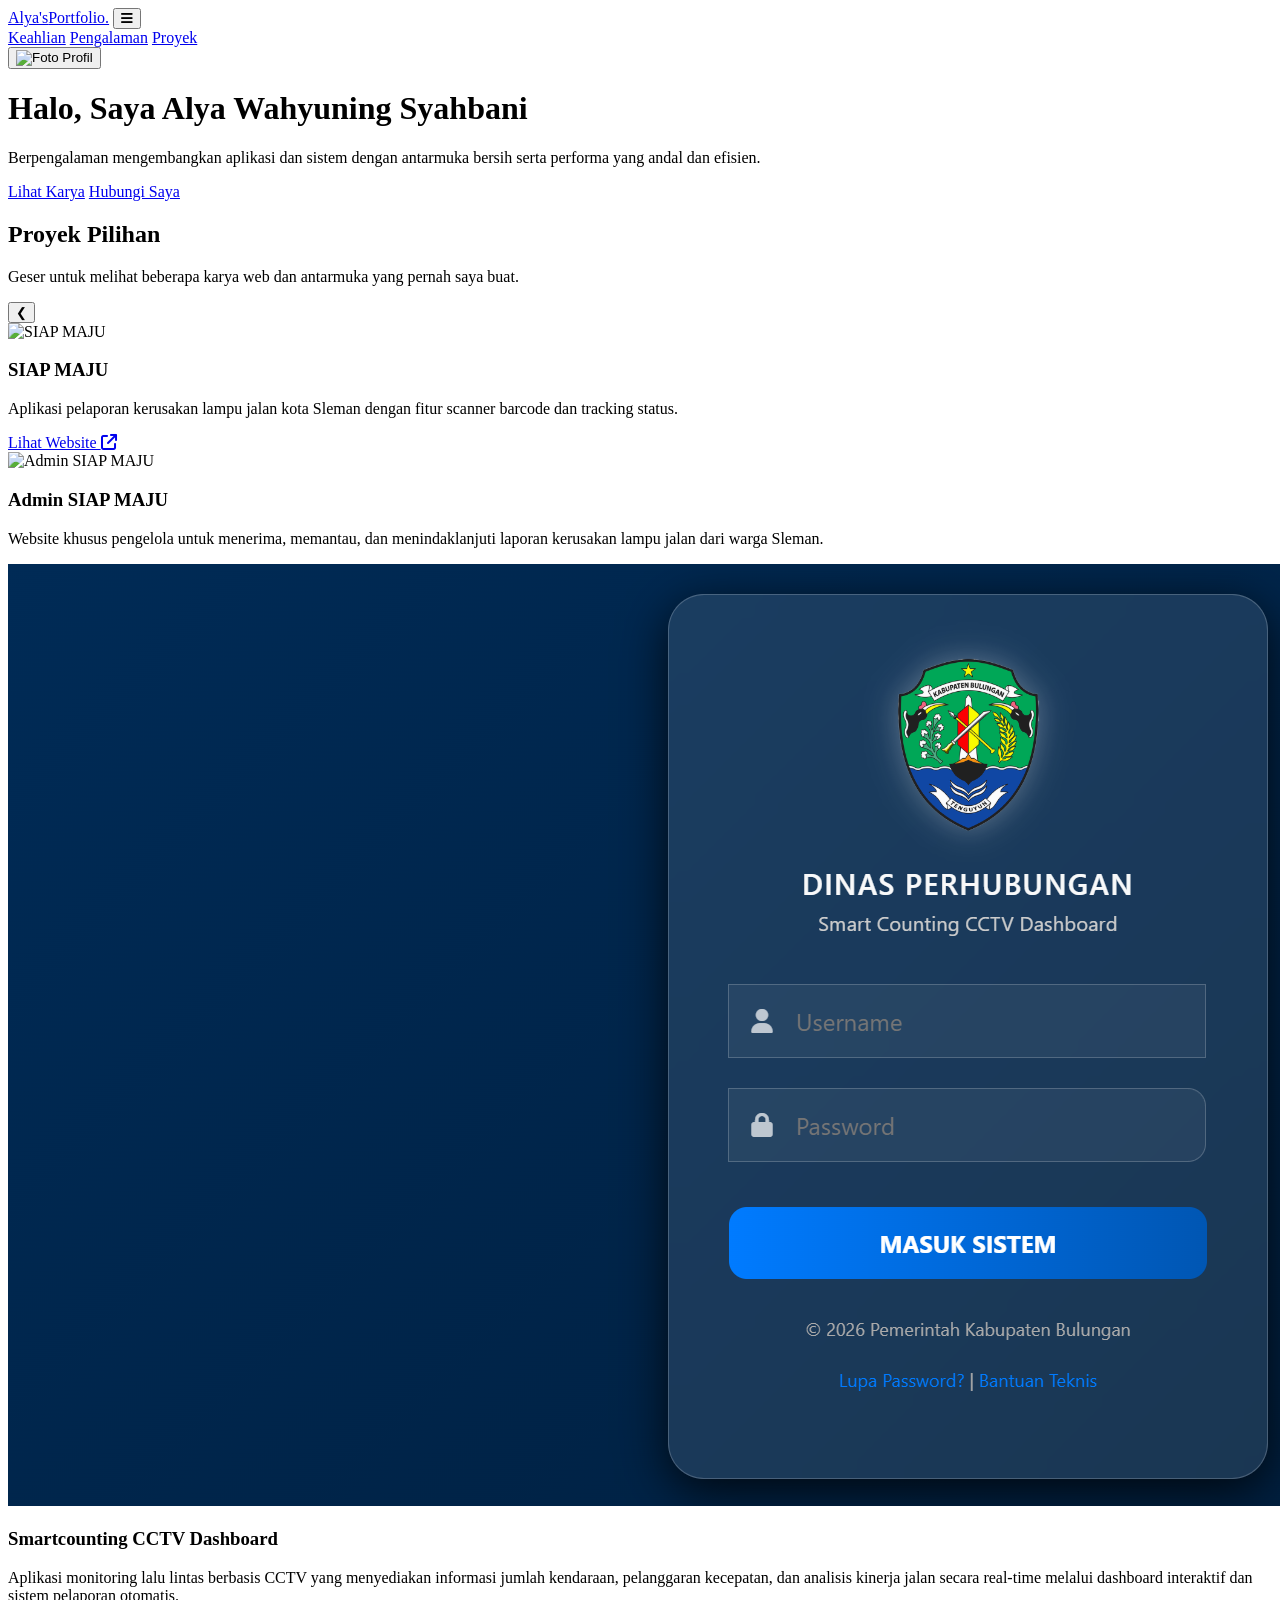
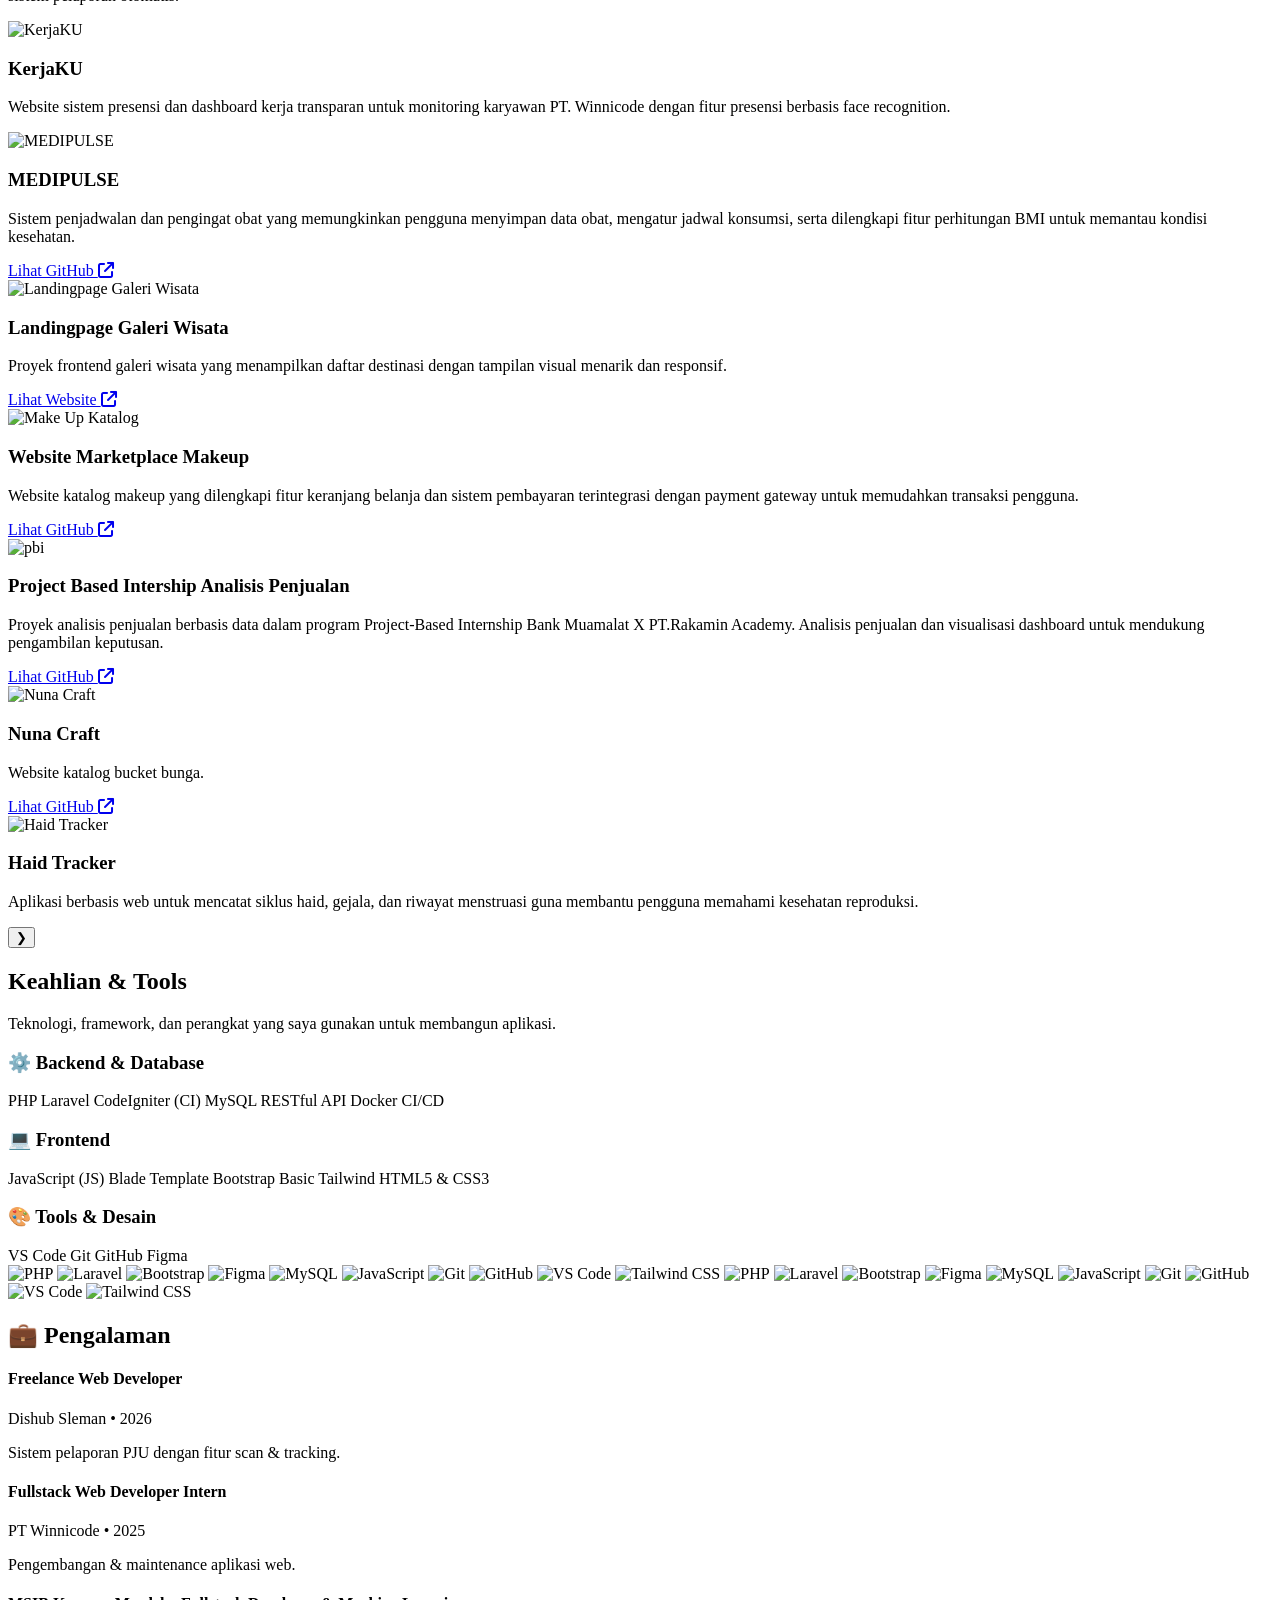
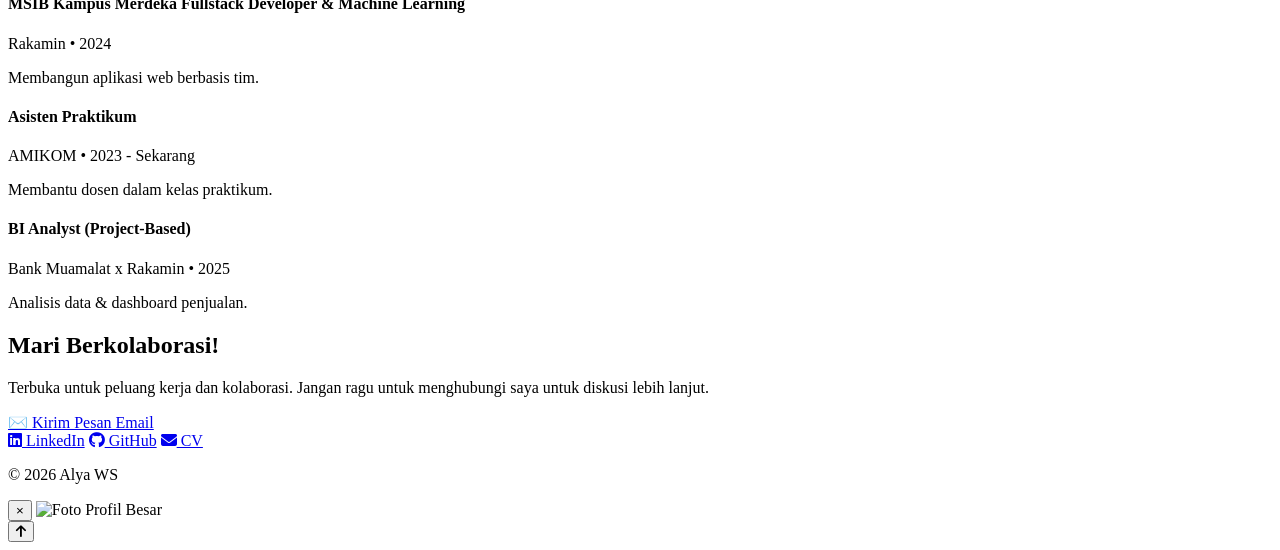
==== index.html @ f1b8d56a "new update" ====
<!DOCTYPE html>
<html lang="id">

<head>
    <meta charset="UTF-8">
    <meta name="viewport" content="width=device-width, initial-scale=1.0">
    <title>Portofolio | Web Developer</title>
    <link rel="stylesheet" href="https://cdnjs.cloudflare.com/ajax/libs/font-awesome/6.4.0/css/all.min.css">
    <link rel="stylesheet" href="style.css">
</head>

<body>

    <nav class="navbar">
        <div class="container nav-container">
            <a href="#" class="logo">Alya's<span>Portfolio.</span></a>
            <button class="nav-toggle" aria-label="Buka menu" aria-expanded="false">
                <i class="fa-solid fa-bars"></i>
            </button>
            <div class="nav-links">
                <a href="#skills">Keahlian</a>
                <a href="#experience">Pengalaman</a>
                <a href="#projects">Proyek</a>
            </div>
        </div>
    </nav>

    <header class="hero container">
        <div class="profile-img">
            <button id="profileBtn" class="profile-btn" aria-label="Lihat foto profil">
                <img src="img/profil.jpeg" alt="Foto Profil">
            </button>
        </div>
        <h1>Halo, Saya <span class="highlight">Alya Wahyuning Syahbani</span></h1>
        <p class="subtitle">Berpengalaman mengembangkan aplikasi dan sistem dengan antarmuka bersih serta performa yang
            andal dan efisien.</p>
        <div class="btn-group">
            <a href="#projects" class="btn btn-primary">Lihat Karya</a>
            <a href="#contact" class="btn btn-outline">Hubungi Saya</a>
        </div>
    </header>

    <section id="projects" class="section container">
        <h2 class="section-title">Proyek Pilihan</h2>
        <p class="section-desc">Geser untuk melihat beberapa karya web dan antarmuka yang pernah saya buat.</p>

        <div class="slider-wrapper">
            <button class="slider-btn prev-btn" aria-label="Geser Kiri">❮</button>

            <div class="project-slider" id="projectSlider">

                <div class="card project-card">
                    <img src="img/proyek/siapmaju.png" alt="SIAP MAJU" class="project-img">
                    <div class="project-content">
                        <h3>SIAP MAJU</h3>
                        <p>Aplikasi pelaporan kerusakan lampu jalan kota Sleman dengan fitur scanner barcode dan
                            tracking status.</p>
                        <a href="https://pju.dishubsleman.id/" target="_blank" class="project-link">
                            Lihat Website <i class="fa-solid fa-arrow-up-right-from-square"></i>
                        </a>
                    </div>
                </div>

                <div class="card project-card">
                    <img src="img/proyek/admin.png" alt="Admin SIAP MAJU" class="project-img">
                    <div class="project-content">
                        <h3>Admin SIAP MAJU</h3>
                        <p>Website khusus pengelola untuk menerima, memantau, dan menindaklanjuti laporan kerusakan
                            lampu jalan dari warga Sleman.</p>
                    </div>
                </div>

                <div class="card project-card">
                    <img src="img/proyek/smartcounting.png" alt="smartcounting" class="project-img">
                    <div class="project-content">
                        <h3>Smartcounting CCTV Dashboard</h3>
                        <p>Aplikasi monitoring lalu lintas berbasis CCTV yang menyediakan informasi jumlah kendaraan,
                            pelanggaran kecepatan, dan analisis kinerja jalan secara real-time melalui dashboard
                            interaktif dan sistem pelaporan otomatis.</p>
                    </div>
                </div>

                <div class="card project-card">
                    <img src="img/proyek/kerjaku.png" alt="KerjaKU" class="project-img">
                    <div class="project-content">
                        <h3>KerjaKU</h3>
                        <p>Website sistem presensi dan dashboard kerja transparan untuk monitoring karyawan PT.
                            Winnicode dengan fitur presensi berbasis face recognition.</p>
                    </div>
                </div>

                <div class="card project-card">
                    <img src="img/proyek/medipulse.png" alt="MEDIPULSE" class="project-img">
                    <div class="project-content">
                        <h3>MEDIPULSE</h3>
                        <p>Sistem penjadwalan dan pengingat obat yang memungkinkan pengguna menyimpan data obat,
                            mengatur jadwal konsumsi, serta dilengkapi fitur perhitungan BMI untuk memantau kondisi
                            kesehatan.</p>
                        <a href="https://github.com/AlyaaWS/Finpro-Digisehat-Kelompok-7" target="_blank"
                            class="project-link">
                            Lihat GitHub <i class="fa-solid fa-arrow-up-right-from-square"></i>
                        </a>
                    </div>
                </div>

                <div class="card project-card">
                    <img src="img/proyek/galeri.png" alt="Landingpage Galeri Wisata" class="project-img">
                    <div class="project-content">
                        <h3>Landingpage Galeri Wisata</h3>
                        <p>Proyek frontend galeri wisata yang menampilkan daftar destinasi dengan tampilan visual
                            menarik dan responsif.</p>
                        <a href="https://alyaaws.github.io/Landing-Page-Galeri-Wisata/" target="_blank"
                            class="project-link">
                            Lihat Website <i class="fa-solid fa-arrow-up-right-from-square"></i>
                        </a>
                    </div>
                </div>

                <div class="card project-card">
                    <img src="img/proyek/makeup.png" alt="Make Up Katalog" class="project-img">
                    <div class="project-content">
                        <h3>Website Marketplace Makeup</h3>
                        <p>Website katalog makeup yang dilengkapi fitur keranjang belanja dan sistem pembayaran
                            terintegrasi dengan payment gateway untuk memudahkan transaksi pengguna.</p>
                        <a href="https://github.com/AlyaaWS/website_marketplace" target="_blank" class="project-link">
                            Lihat GitHub <i class="fa-solid fa-arrow-up-right-from-square"></i>
                        </a>
                    </div>
                </div>

                <div class="card project-card">
                    <img src="img/proyek/pbi.png" alt="pbi" class="project-img">
                    <div class="project-content">
                        <h3>Project Based Intership Analisis Penjualan</h3>
                        <p>Proyek analisis penjualan berbasis data dalam program Project-Based Internship Bank Muamalat
                            X PT.Rakamin Academy. Analisis penjualan dan visualisasi dashboard untuk
                            mendukung pengambilan keputusan.</p>
                        <a href="https://github.com/AlyaaWS/Data-Master-PBI" target="_blank" class="project-link">
                            Lihat GitHub <i class="fa-solid fa-arrow-up-right-from-square"></i>
                        </a>
                    </div>
                </div>

                <div class="card project-card">
                    <img src="img/proyek/nunacraft.png" alt="Nuna Craft" class="project-img">
                    <div class="project-content">
                        <h3>Nuna Craft</h3>
                        <p>Website katalog bucket bunga.</p>
                        <a href="https://github.com/AlyaaWS/NunaCraft" target="_blank" class="project-link">
                            Lihat GitHub <i class="fa-solid fa-arrow-up-right-from-square"></i>
                        </a>
                    </div>
                </div>

                <div class="card project-card">
                    <img src="img/proyek/haidtracker.png" alt="Haid Tracker" class="project-img">
                    <div class="project-content">
                        <h3>Haid Tracker</h3>
                        <p>Aplikasi berbasis web untuk mencatat siklus haid, gejala, dan riwayat menstruasi guna
                            membantu pengguna memahami kesehatan reproduksi.</p>
                    </div>
                </div>

            </div>

            <button class="slider-btn next-btn" aria-label="Geser Kanan">❯</button>
        </div>
    </section>

    <section id="skills" class="section container">
        <h2 class="section-title">Keahlian & Tools</h2>
        <p class="section-desc">Teknologi, framework, dan perangkat yang saya gunakan untuk membangun aplikasi.</p>

        <div class="grid-3">
            <div class="card">
                <h3>⚙️ Backend & Database</h3>
                <div class="tags">
                    <span class="tag">PHP</span>
                    <span class="tag">Laravel</span>
                    <span class="tag">CodeIgniter (CI)</span>
                    <span class="tag">MySQL</span>
                    <span class="tag">RESTful API</span>
                    <span class="tag">Docker</span>
                    <span class="tag">CI/CD</span>
                </div>
            </div>

            <div class="card">
                <h3>💻 Frontend</h3>
                <div class="tags">
                    <span class="tag">JavaScript (JS)</span>
                    <span class="tag">Blade Template</span>
                    <span class="tag">Bootstrap</span>
                    <span class="tag">Basic Tailwind</span>
                    <span class="tag">HTML5 & CSS3</span>
                </div>
            </div>

            <div class="card">
                <h3>🎨 Tools & Desain</h3>
                <div class="tags">
                    <span class="tag">VS Code</span>
                    <span class="tag">Git</span>
                    <span class="tag">GitHub</span>
                    <span class="tag">Figma</span>
                </div>
            </div>
        </div>
        <div class="tech-slider">
            <div class="tech-track">
                <img src="https://cdn.jsdelivr.net/gh/devicons/devicon@latest/icons/php/php-original.svg" alt="PHP"
                    title="PHP">
                <img src="https://cdn.jsdelivr.net/gh/devicons/devicon@latest/icons/laravel/laravel-original.svg"
                    alt="Laravel" title="Laravel">
                <img src="https://cdn.jsdelivr.net/gh/devicons/devicon@latest/icons/bootstrap/bootstrap-original.svg"
                    alt="Bootstrap" title="Bootstrap">
                <img src="https://cdn.jsdelivr.net/gh/devicons/devicon@latest/icons/figma/figma-original.svg"
                    alt="Figma" title="Figma">
                <img src="https://cdn.jsdelivr.net/gh/devicons/devicon@latest/icons/mysql/mysql-original-wordmark.svg"
                    alt="MySQL" title="MySQL">
                <img src="https://cdn.jsdelivr.net/gh/devicons/devicon@latest/icons/javascript/javascript-original.svg"
                    alt="JavaScript" title="JavaScript">
                <img src="https://cdn.jsdelivr.net/gh/devicons/devicon@latest/icons/git/git-original.svg" alt="Git"
                    title="Git">
                <img src="https://cdn.jsdelivr.net/gh/devicons/devicon@latest/icons/github/github-original.svg"
                    class="github-icon" alt="GitHub" title="GitHub">
                <img src="https://cdn.jsdelivr.net/gh/devicons/devicon@latest/icons/vscode/vscode-original.svg"
                    alt="VS Code" title="VS Code">
                <img src="https://cdn.jsdelivr.net/gh/devicons/devicon@latest/icons/tailwindcss/tailwindcss-original.svg"
                    alt="Tailwind CSS" title="Tailwind CSS">

                <img src="https://cdn.jsdelivr.net/gh/devicons/devicon@latest/icons/php/php-original.svg" alt="PHP">
                <img src="https://cdn.jsdelivr.net/gh/devicons/devicon@latest/icons/laravel/laravel-original.svg"
                    alt="Laravel">
                <img src="https://cdn.jsdelivr.net/gh/devicons/devicon@latest/icons/bootstrap/bootstrap-original.svg"
                    alt="Bootstrap">
                <img src="https://cdn.jsdelivr.net/gh/devicons/devicon@latest/icons/figma/figma-original.svg"
                    alt="Figma">
                <img src="https://cdn.jsdelivr.net/gh/devicons/devicon@latest/icons/mysql/mysql-original-wordmark.svg"
                    alt="MySQL">
                <img src="https://cdn.jsdelivr.net/gh/devicons/devicon@latest/icons/javascript/javascript-original.svg"
                    alt="JavaScript">
                <img src="https://cdn.jsdelivr.net/gh/devicons/devicon@latest/icons/git/git-original.svg" alt="Git">
                <img src="https://cdn.jsdelivr.net/gh/devicons/devicon@latest/icons/github/github-original.svg"
                    class="github-icon" alt="GitHub">
                <img src="https://cdn.jsdelivr.net/gh/devicons/devicon@latest/icons/vscode/vscode-original.svg"
                    alt="VS Code">
                <img src="https://cdn.jsdelivr.net/gh/devicons/devicon@latest/icons/tailwindcss/tailwindcss-original.svg"
                    alt="Tailwind CSS">
            </div>
        </div>
    </section>

    <section id="experience" class="section container">
        <h2 class="section-title">💼 Pengalaman</h2>

        <div class="grid-2">

            <div class="timeline">
                <div class="timeline-item">
                    <h4>Freelance Web Developer</h4>
                    <p class="timeline-date">Dishub Sleman • 2026</p>
                    <p class="timeline-desc">
                        Sistem pelaporan PJU dengan fitur scan & tracking.
                    </p>
                </div>

                <div class="timeline-item">
                    <h4>Fullstack Web Developer Intern</h4>
                    <p class="timeline-date">PT Winnicode • 2025</p>
                    <p class="timeline-desc">
                        Pengembangan & maintenance aplikasi web.
                    </p>
                </div>

                <div class="timeline-item">
                    <h4>MSIB Kampus Merdeka Fullstack Developer & Machine Learning</h4>
                    <p class="timeline-date">Rakamin • 2024</p>
                    <p class="timeline-desc">
                        Membangun aplikasi web berbasis tim.
                    </p>
                </div>
            </div>

            <div class="timeline">
                <div class="timeline-item">
                    <h4>Asisten Praktikum</h4>
                    <p class="timeline-date">AMIKOM • 2023 - Sekarang</p>
                    <p class="timeline-desc">
                        Membantu dosen dalam kelas praktikum.
                    </p>
                </div>

                <div class="timeline-item">
                    <h4>BI Analyst (Project-Based)</h4>
                    <p class="timeline-date">Bank Muamalat x Rakamin • 2025</p>
                    <p class="timeline-desc">
                        Analisis data & dashboard penjualan.
                    </p>
                </div>
            </div>

        </div>
    </section>

    <footer id="contact" class="footer">
        <div class="container">
            <h2>Mari Berkolaborasi!</h2>
            <p>Terbuka untuk peluang kerja dan kolaborasi. Jangan ragu untuk menghubungi saya untuk diskusi lebih
                lanjut.</p>
            <a href="mailto:alyawahyuning93@gmail.com" class="btn btn-primary mt-4">✉️ Kirim Pesan Email</a>
            <div class="social-links">
                <a href="https://www.linkedin.com/in/alya-wahyuning-syahbani-107b14331?utm_source=share_via&utm_content=profile&utm_medium=member_android"
                    class="social-btn"><i class="fa-brands fa-linkedin"></i> LinkedIn</a>
                <a href="https://github.com/AlyaaWS" class="social-btn"><i class="fa-brands fa-github"></i> GitHub</a>
                <a href="https://alyaaws.github.io/alya-cv/" class="social-btn"><i class="fa-solid fa-envelope"></i>
                    CV</a>
            </div>
            <p class="copyright">&copy; 2026 Alya WS</p>
        </div>
    </footer>

    <div id="imgModal" class="img-modal" aria-hidden="true">
        <div class="img-modal-content" role="dialog" aria-modal="true">
            <button class="img-modal-close" aria-label="Tutup">&times;</button>
            <img id="modalImg" src="img/profil.jpeg" alt="Foto Profil Besar">
        </div>
    </div>

    <button id="backToTop" class="back-to-top" aria-label="Kembali ke atas">
        <i class="fa-solid fa-arrow-up"></i>
    </button>

    <script src="script.js"></script>

</body>

</html>
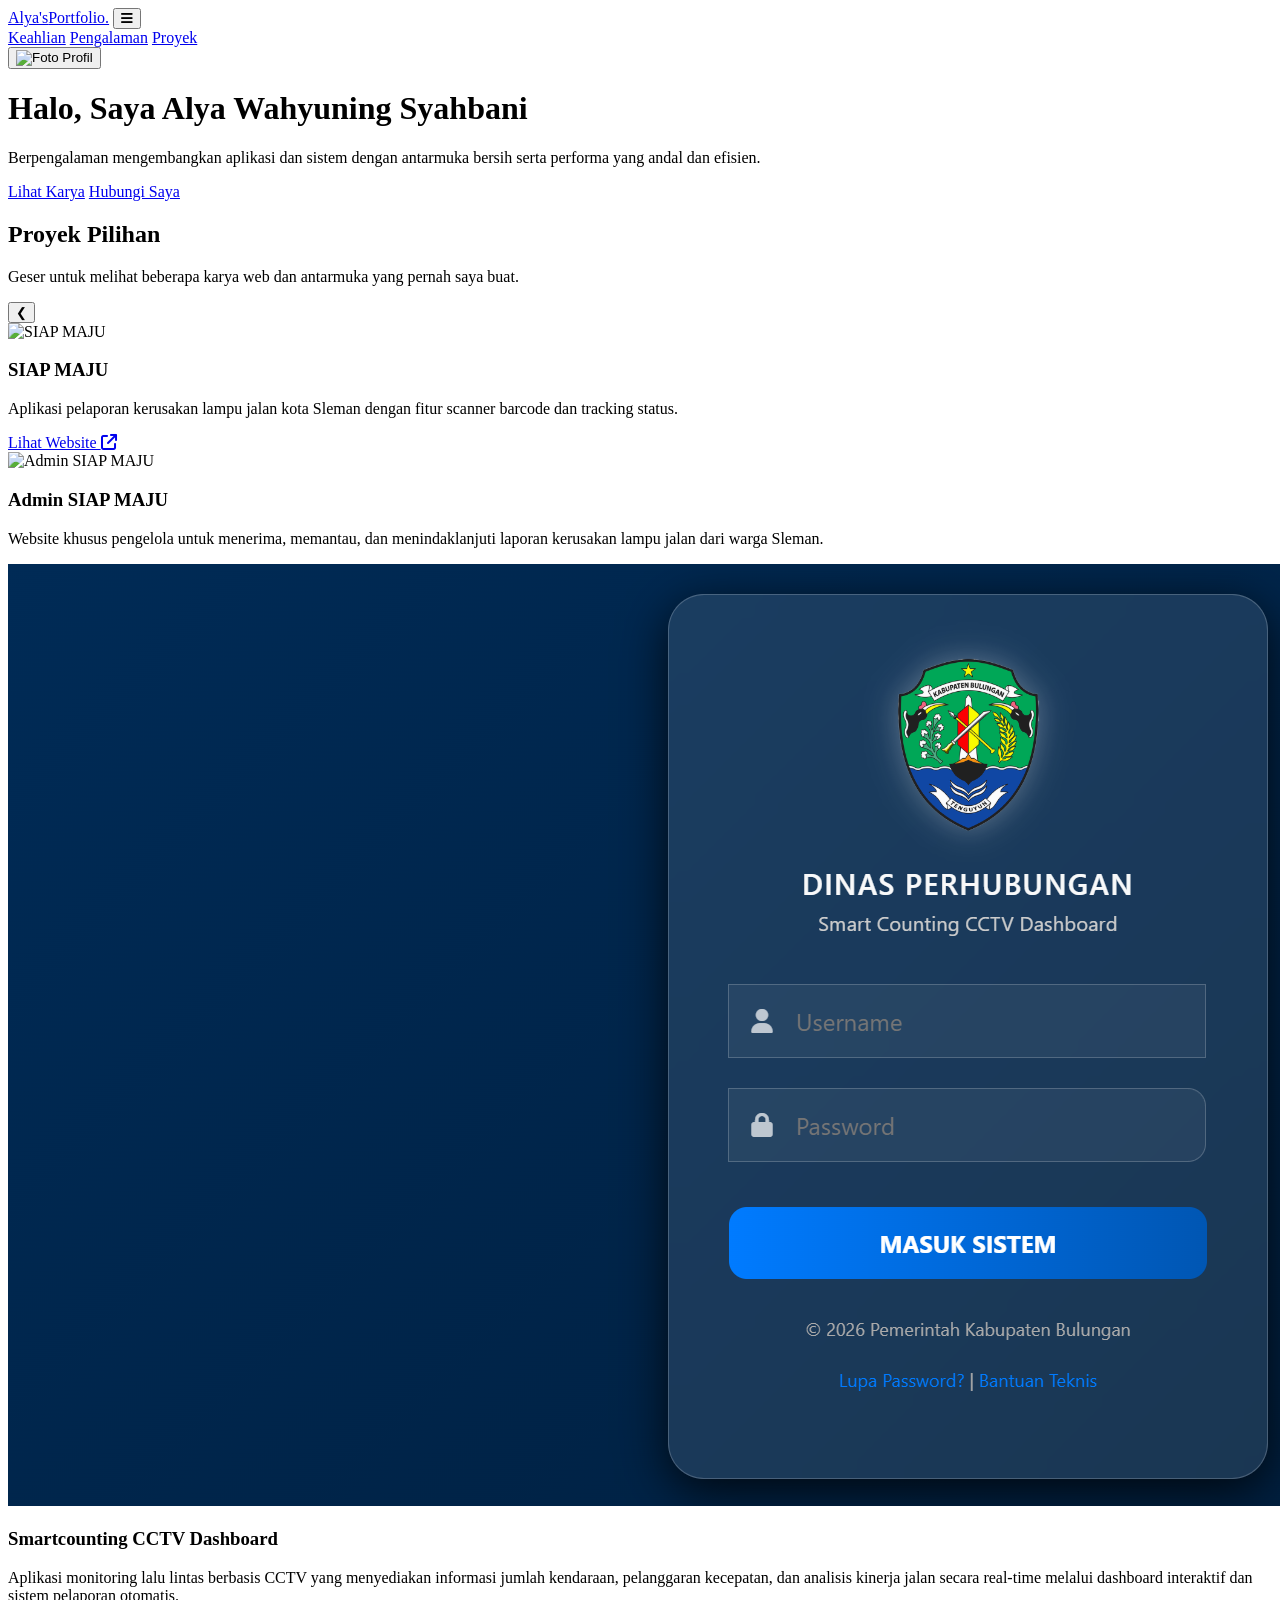
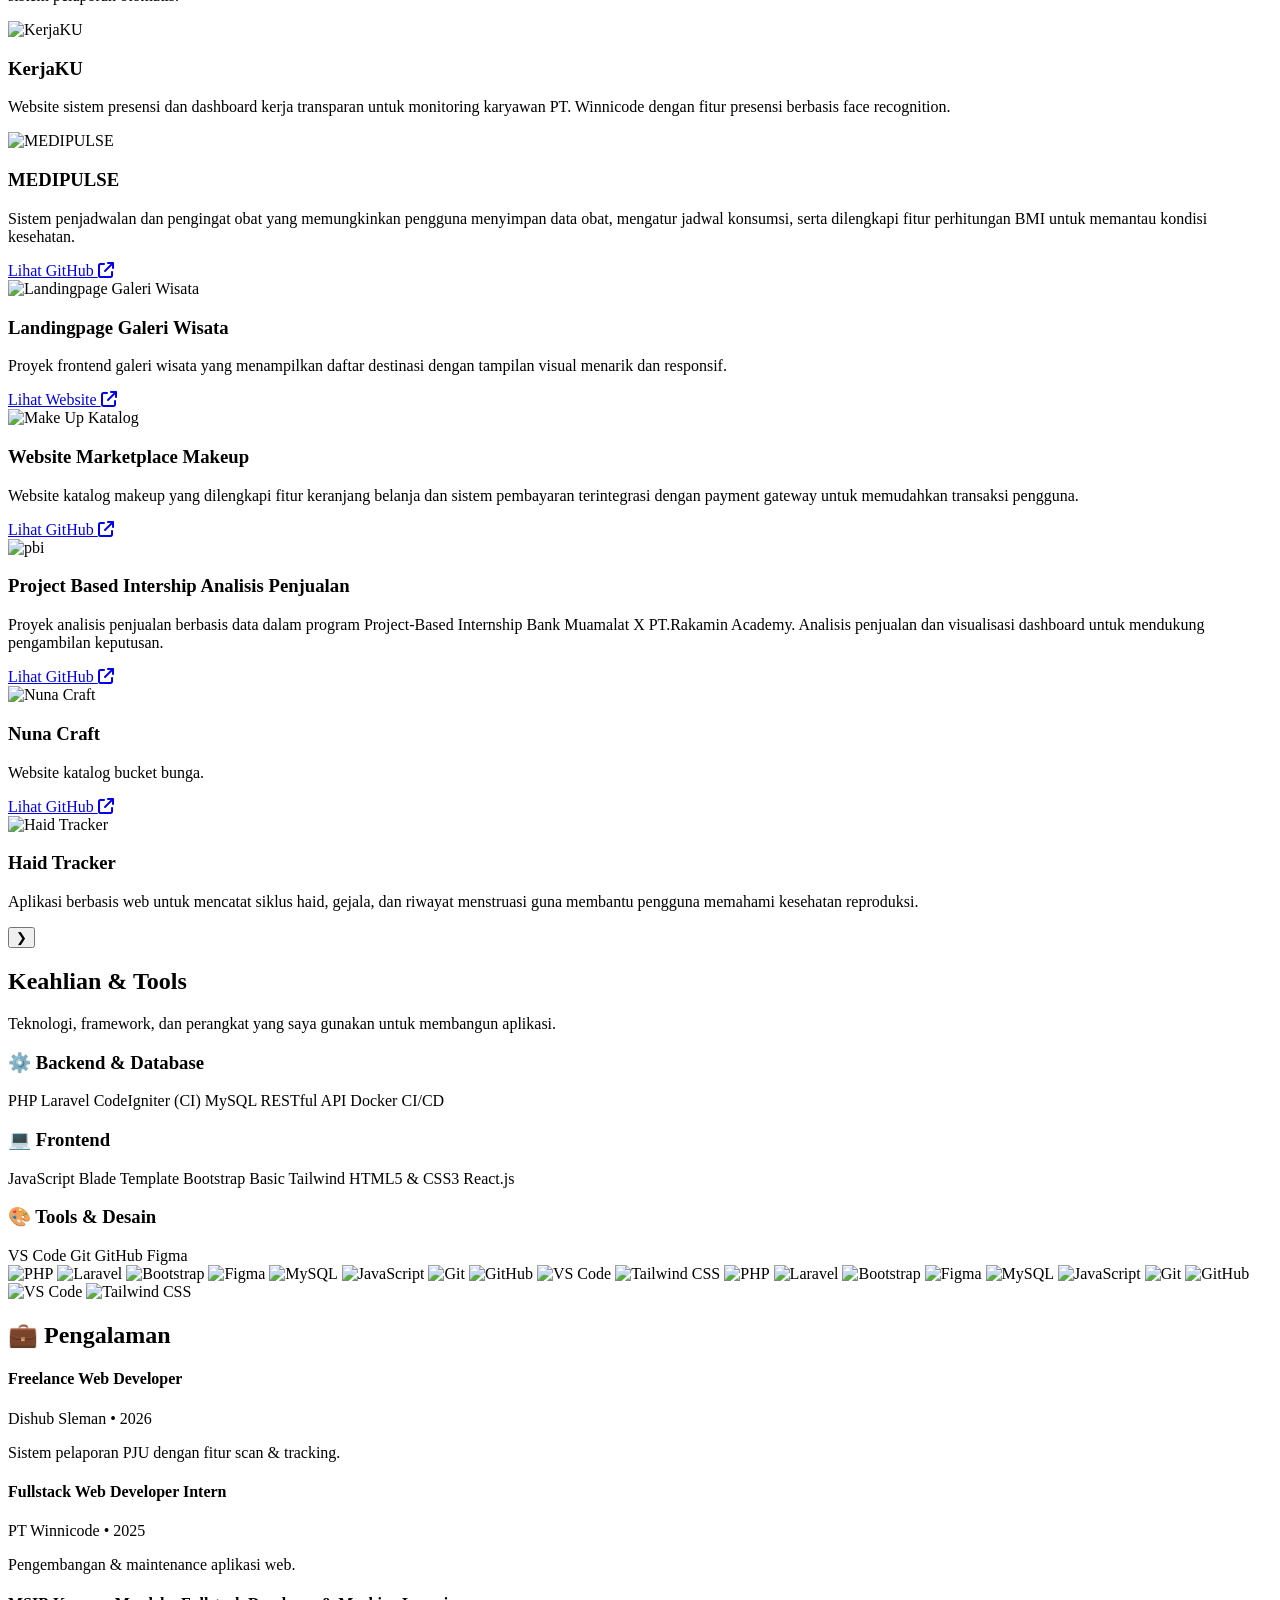
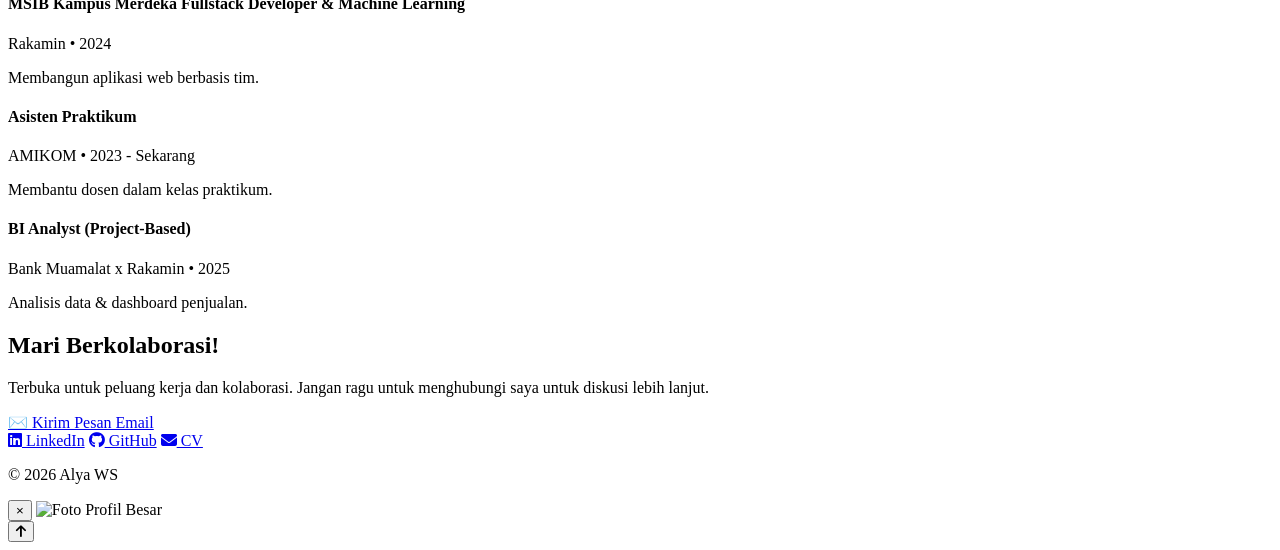
==== commit 9c7a3493: "edit skill" ====
--- a/index.html
+++ b/index.html
@@ -188,11 +188,12 @@
             <div class="card">
                 <h3>💻 Frontend</h3>
                 <div class="tags">
-                    <span class="tag">JavaScript (JS)</span>
+                    <span class="tag">JavaScript</span>
                     <span class="tag">Blade Template</span>
                     <span class="tag">Bootstrap</span>
                     <span class="tag">Basic Tailwind</span>
                     <span class="tag">HTML5 & CSS3</span>
+                    <span class="tag">React.js</span>
                 </div>
             </div>
 
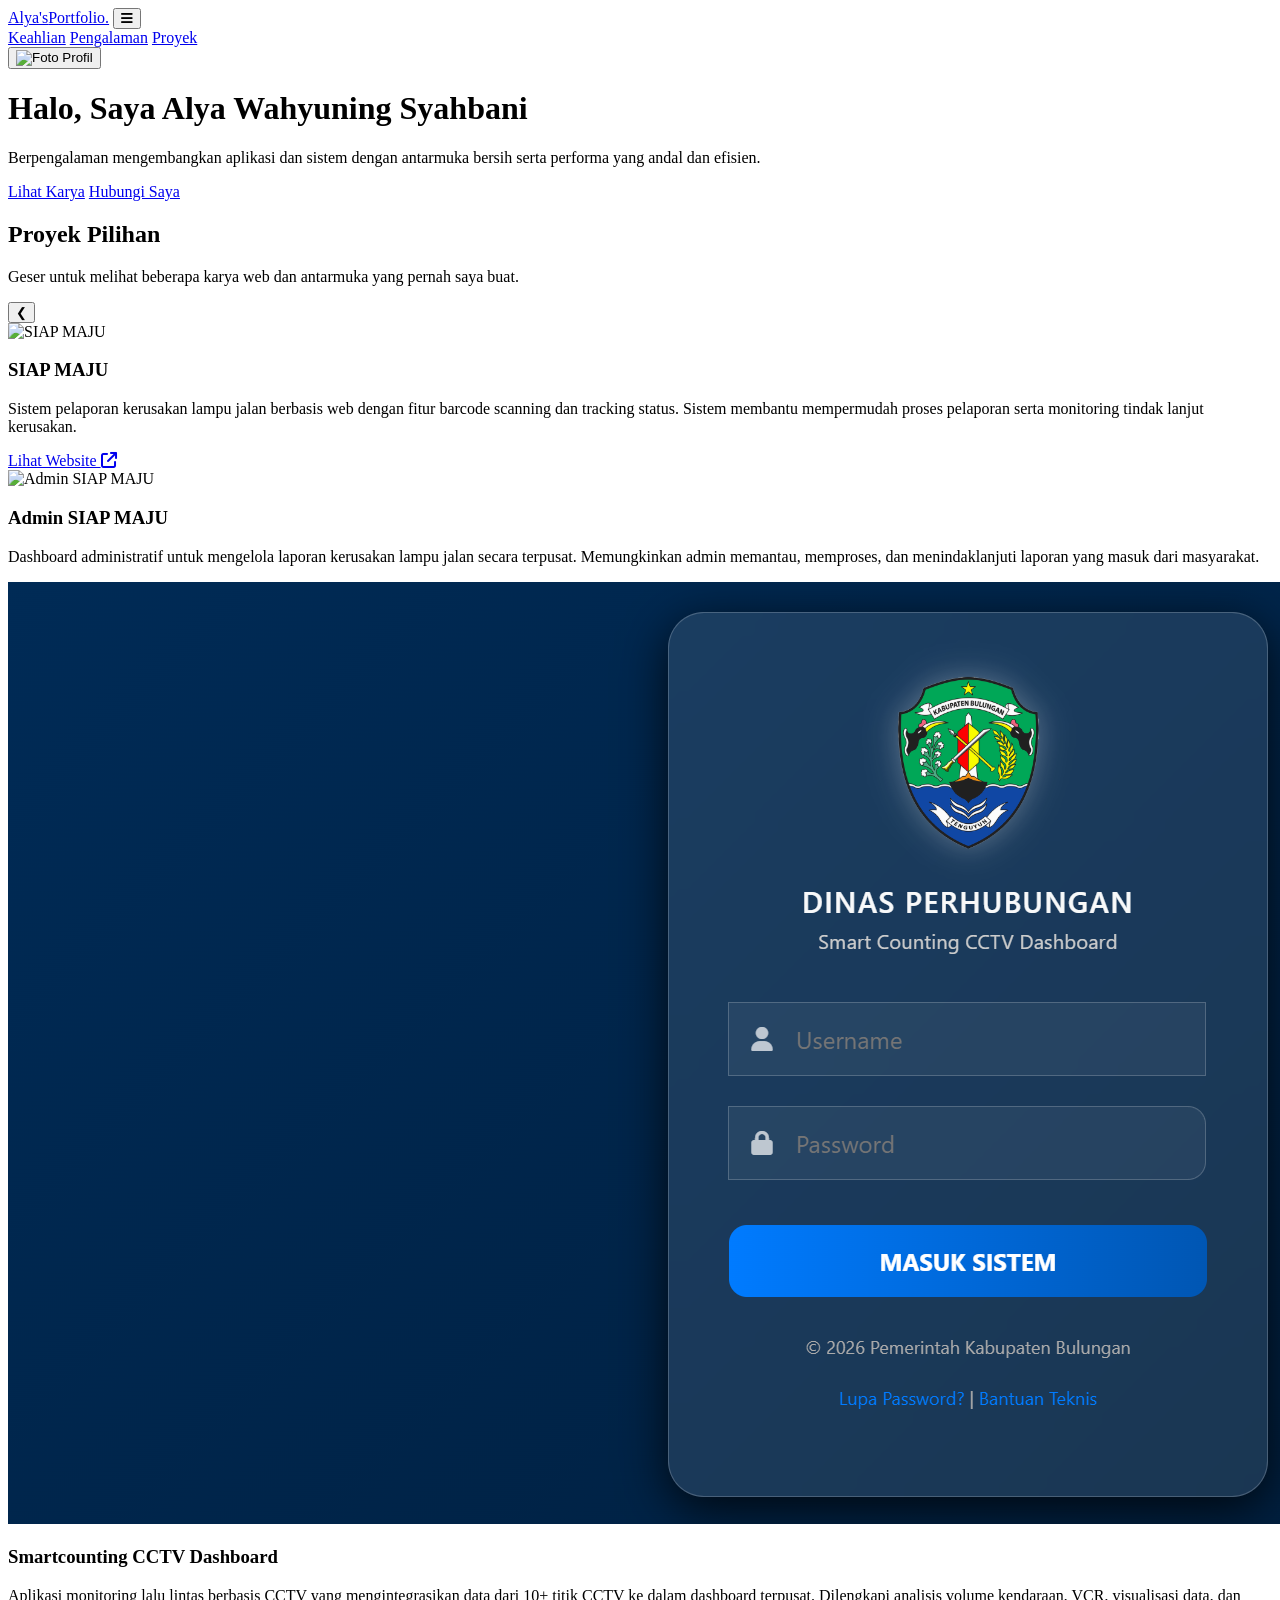
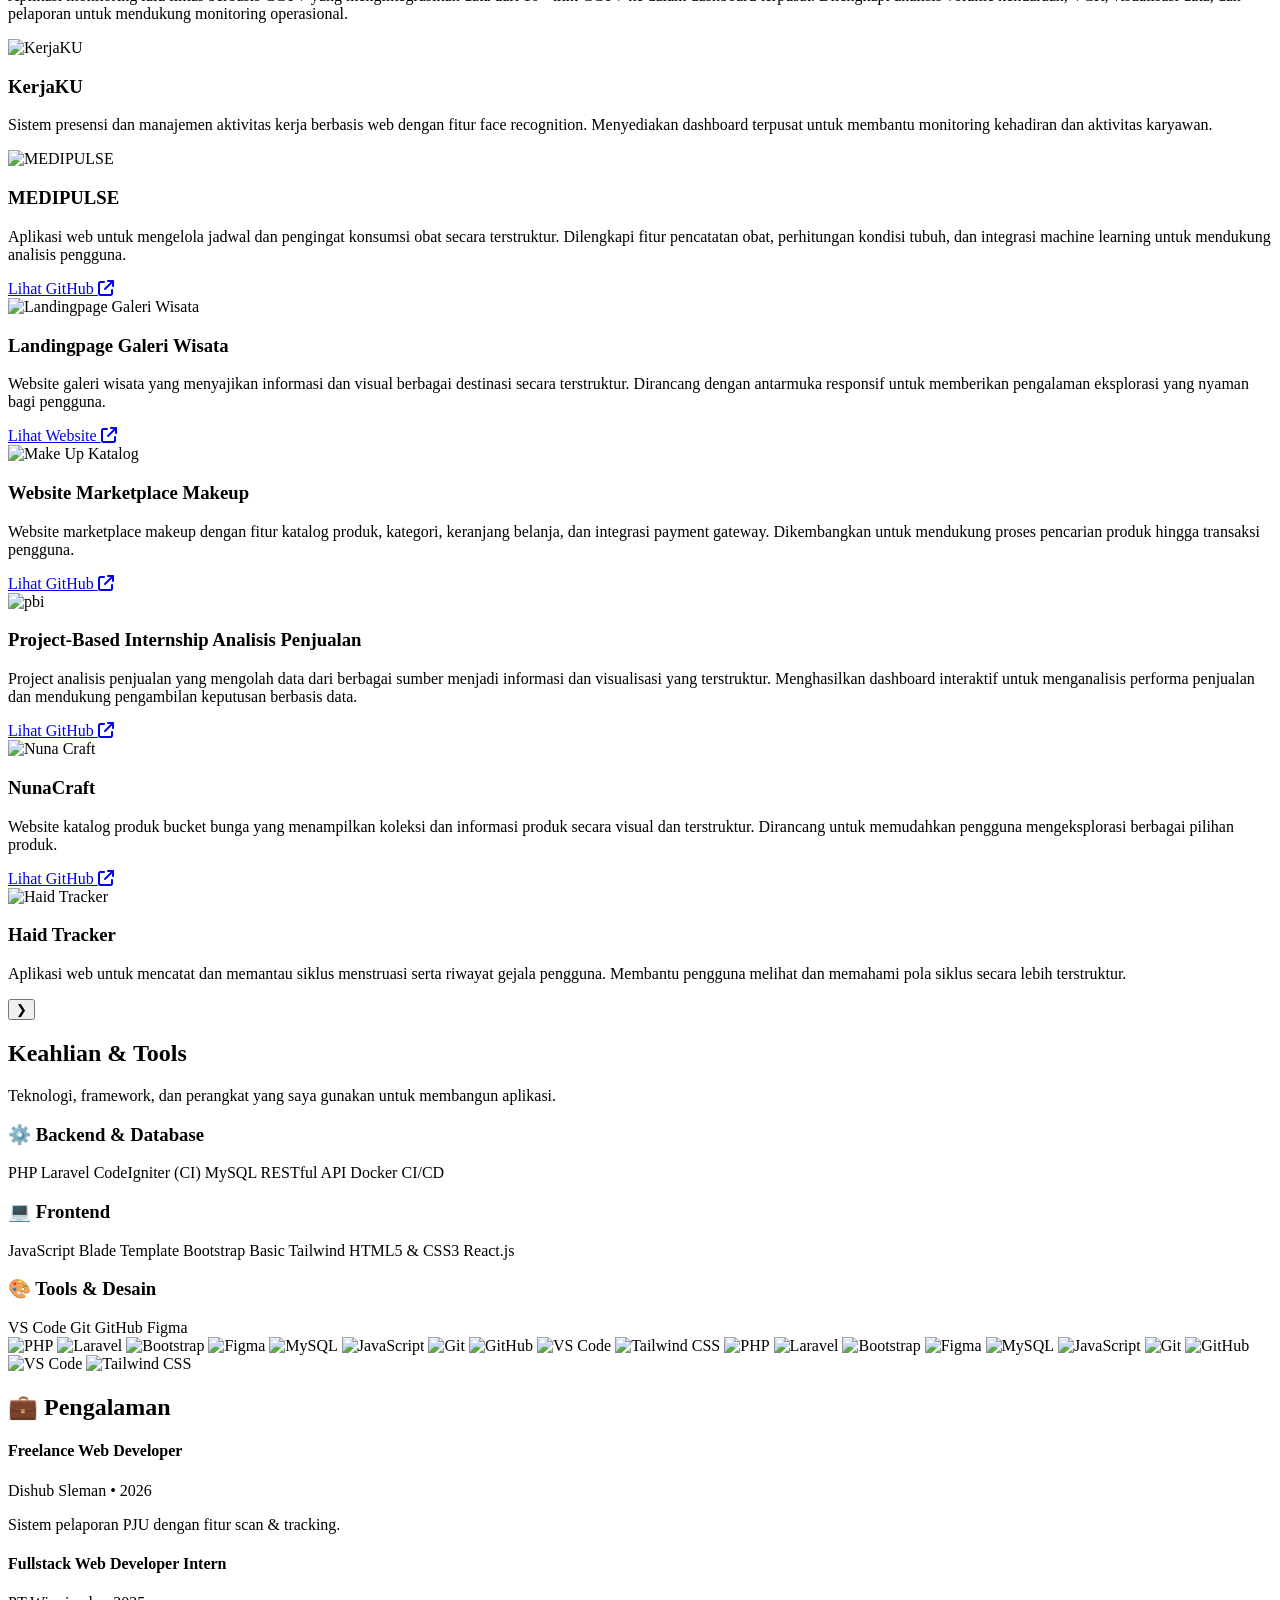
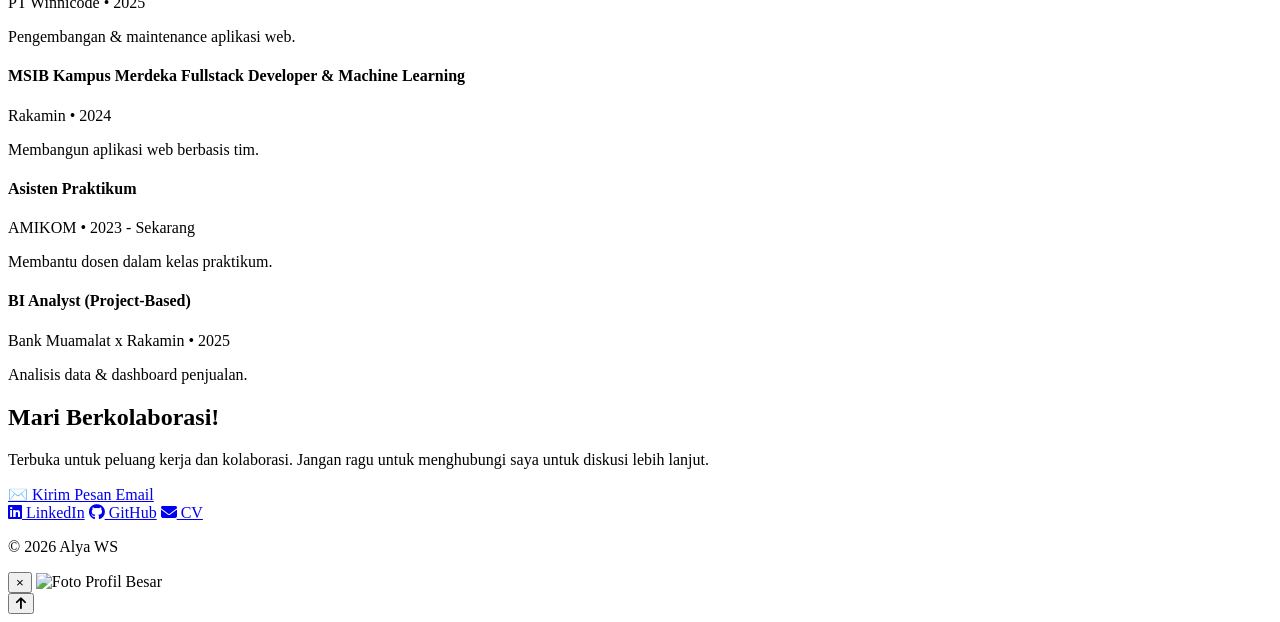
==== commit 97807af3: "change description" ====
--- a/index.html
+++ b/index.html
@@ -53,8 +53,7 @@
                     <img src="img/proyek/siapmaju.png" alt="SIAP MAJU" class="project-img">
                     <div class="project-content">
                         <h3>SIAP MAJU</h3>
-                        <p>Aplikasi pelaporan kerusakan lampu jalan kota Sleman dengan fitur scanner barcode dan
-                            tracking status.</p>
+                        <p>Sistem pelaporan kerusakan lampu jalan berbasis web dengan fitur barcode scanning dan tracking status. Sistem membantu mempermudah proses pelaporan serta monitoring tindak lanjut kerusakan.</p>
                         <a href="https://pju.dishubsleman.id/" target="_blank" class="project-link">
                             Lihat Website <i class="fa-solid fa-arrow-up-right-from-square"></i>
                         </a>
@@ -65,8 +64,7 @@
                     <img src="img/proyek/admin.png" alt="Admin SIAP MAJU" class="project-img">
                     <div class="project-content">
                         <h3>Admin SIAP MAJU</h3>
-                        <p>Website khusus pengelola untuk menerima, memantau, dan menindaklanjuti laporan kerusakan
-                            lampu jalan dari warga Sleman.</p>
+                        <p>Dashboard administratif untuk mengelola laporan kerusakan lampu jalan secara terpusat. Memungkinkan admin memantau, memproses, dan menindaklanjuti laporan yang masuk dari masyarakat.</p>
                     </div>
                 </div>
 
@@ -74,9 +72,7 @@
                     <img src="img/proyek/smartcounting.png" alt="smartcounting" class="project-img">
                     <div class="project-content">
                         <h3>Smartcounting CCTV Dashboard</h3>
-                        <p>Aplikasi monitoring lalu lintas berbasis CCTV yang menyediakan informasi jumlah kendaraan,
-                            pelanggaran kecepatan, dan analisis kinerja jalan secara real-time melalui dashboard
-                            interaktif dan sistem pelaporan otomatis.</p>
+                        <p>Aplikasi monitoring lalu lintas berbasis CCTV yang mengintegrasikan data dari 10+ titik CCTV ke dalam dashboard terpusat. Dilengkapi analisis volume kendaraan, VCR, visualisasi data, dan pelaporan untuk mendukung monitoring operasional.</p>
                     </div>
                 </div>
 
@@ -84,8 +80,7 @@
                     <img src="img/proyek/kerjaku.png" alt="KerjaKU" class="project-img">
                     <div class="project-content">
                         <h3>KerjaKU</h3>
-                        <p>Website sistem presensi dan dashboard kerja transparan untuk monitoring karyawan PT.
-                            Winnicode dengan fitur presensi berbasis face recognition.</p>
+                        <p>Sistem presensi dan manajemen aktivitas kerja berbasis web dengan fitur face recognition. Menyediakan dashboard terpusat untuk membantu monitoring kehadiran dan aktivitas karyawan.</p>
                     </div>
                 </div>
 
@@ -93,9 +88,7 @@
                     <img src="img/proyek/medipulse.png" alt="MEDIPULSE" class="project-img">
                     <div class="project-content">
                         <h3>MEDIPULSE</h3>
-                        <p>Sistem penjadwalan dan pengingat obat yang memungkinkan pengguna menyimpan data obat,
-                            mengatur jadwal konsumsi, serta dilengkapi fitur perhitungan BMI untuk memantau kondisi
-                            kesehatan.</p>
+                        <p>Aplikasi web untuk mengelola jadwal dan pengingat konsumsi obat secara terstruktur. Dilengkapi fitur pencatatan obat, perhitungan kondisi tubuh, dan integrasi machine learning untuk mendukung analisis pengguna.</p>
                         <a href="https://github.com/AlyaaWS/Finpro-Digisehat-Kelompok-7" target="_blank"
                             class="project-link">
                             Lihat GitHub <i class="fa-solid fa-arrow-up-right-from-square"></i>
@@ -107,8 +100,7 @@
                     <img src="img/proyek/galeri.png" alt="Landingpage Galeri Wisata" class="project-img">
                     <div class="project-content">
                         <h3>Landingpage Galeri Wisata</h3>
-                        <p>Proyek frontend galeri wisata yang menampilkan daftar destinasi dengan tampilan visual
-                            menarik dan responsif.</p>
+                        <p>Website galeri wisata yang menyajikan informasi dan visual berbagai destinasi secara terstruktur. Dirancang dengan antarmuka responsif untuk memberikan pengalaman eksplorasi yang nyaman bagi pengguna.</p>
                         <a href="https://alyaaws.github.io/Landing-Page-Galeri-Wisata/" target="_blank"
                             class="project-link">
                             Lihat Website <i class="fa-solid fa-arrow-up-right-from-square"></i>
@@ -120,8 +112,7 @@
                     <img src="img/proyek/makeup.png" alt="Make Up Katalog" class="project-img">
                     <div class="project-content">
                         <h3>Website Marketplace Makeup</h3>
-                        <p>Website katalog makeup yang dilengkapi fitur keranjang belanja dan sistem pembayaran
-                            terintegrasi dengan payment gateway untuk memudahkan transaksi pengguna.</p>
+                        <p>Website marketplace makeup dengan fitur katalog produk, kategori, keranjang belanja, dan integrasi payment gateway. Dikembangkan untuk mendukung proses pencarian produk hingga transaksi pengguna.</p>
                         <a href="https://github.com/AlyaaWS/website_marketplace" target="_blank" class="project-link">
                             Lihat GitHub <i class="fa-solid fa-arrow-up-right-from-square"></i>
                         </a>
@@ -131,10 +122,8 @@
                 <div class="card project-card">
                     <img src="img/proyek/pbi.png" alt="pbi" class="project-img">
                     <div class="project-content">
-                        <h3>Project Based Intership Analisis Penjualan</h3>
-                        <p>Proyek analisis penjualan berbasis data dalam program Project-Based Internship Bank Muamalat
-                            X PT.Rakamin Academy. Analisis penjualan dan visualisasi dashboard untuk
-                            mendukung pengambilan keputusan.</p>
+                        <h3>Project-Based Internship Analisis Penjualan</h3>
+                        <p>Project analisis penjualan yang mengolah data dari berbagai sumber menjadi informasi dan visualisasi yang terstruktur. Menghasilkan dashboard interaktif untuk menganalisis performa penjualan dan mendukung pengambilan keputusan berbasis data.</p>
                         <a href="https://github.com/AlyaaWS/Data-Master-PBI" target="_blank" class="project-link">
                             Lihat GitHub <i class="fa-solid fa-arrow-up-right-from-square"></i>
                         </a>
@@ -144,8 +133,8 @@
                 <div class="card project-card">
                     <img src="img/proyek/nunacraft.png" alt="Nuna Craft" class="project-img">
                     <div class="project-content">
-                        <h3>Nuna Craft</h3>
-                        <p>Website katalog bucket bunga.</p>
+                        <h3>NunaCraft</h3>
+                        <p>Website katalog produk bucket bunga yang menampilkan koleksi dan informasi produk secara visual dan terstruktur. Dirancang untuk memudahkan pengguna mengeksplorasi berbagai pilihan produk.</p>
                         <a href="https://github.com/AlyaaWS/NunaCraft" target="_blank" class="project-link">
                             Lihat GitHub <i class="fa-solid fa-arrow-up-right-from-square"></i>
                         </a>
@@ -156,8 +145,7 @@
                     <img src="img/proyek/haidtracker.png" alt="Haid Tracker" class="project-img">
                     <div class="project-content">
                         <h3>Haid Tracker</h3>
-                        <p>Aplikasi berbasis web untuk mencatat siklus haid, gejala, dan riwayat menstruasi guna
-                            membantu pengguna memahami kesehatan reproduksi.</p>
+                        <p>Aplikasi web untuk mencatat dan memantau siklus menstruasi serta riwayat gejala pengguna. Membantu pengguna melihat dan memahami pola siklus secara lebih terstruktur.</p>
                     </div>
                 </div>
 
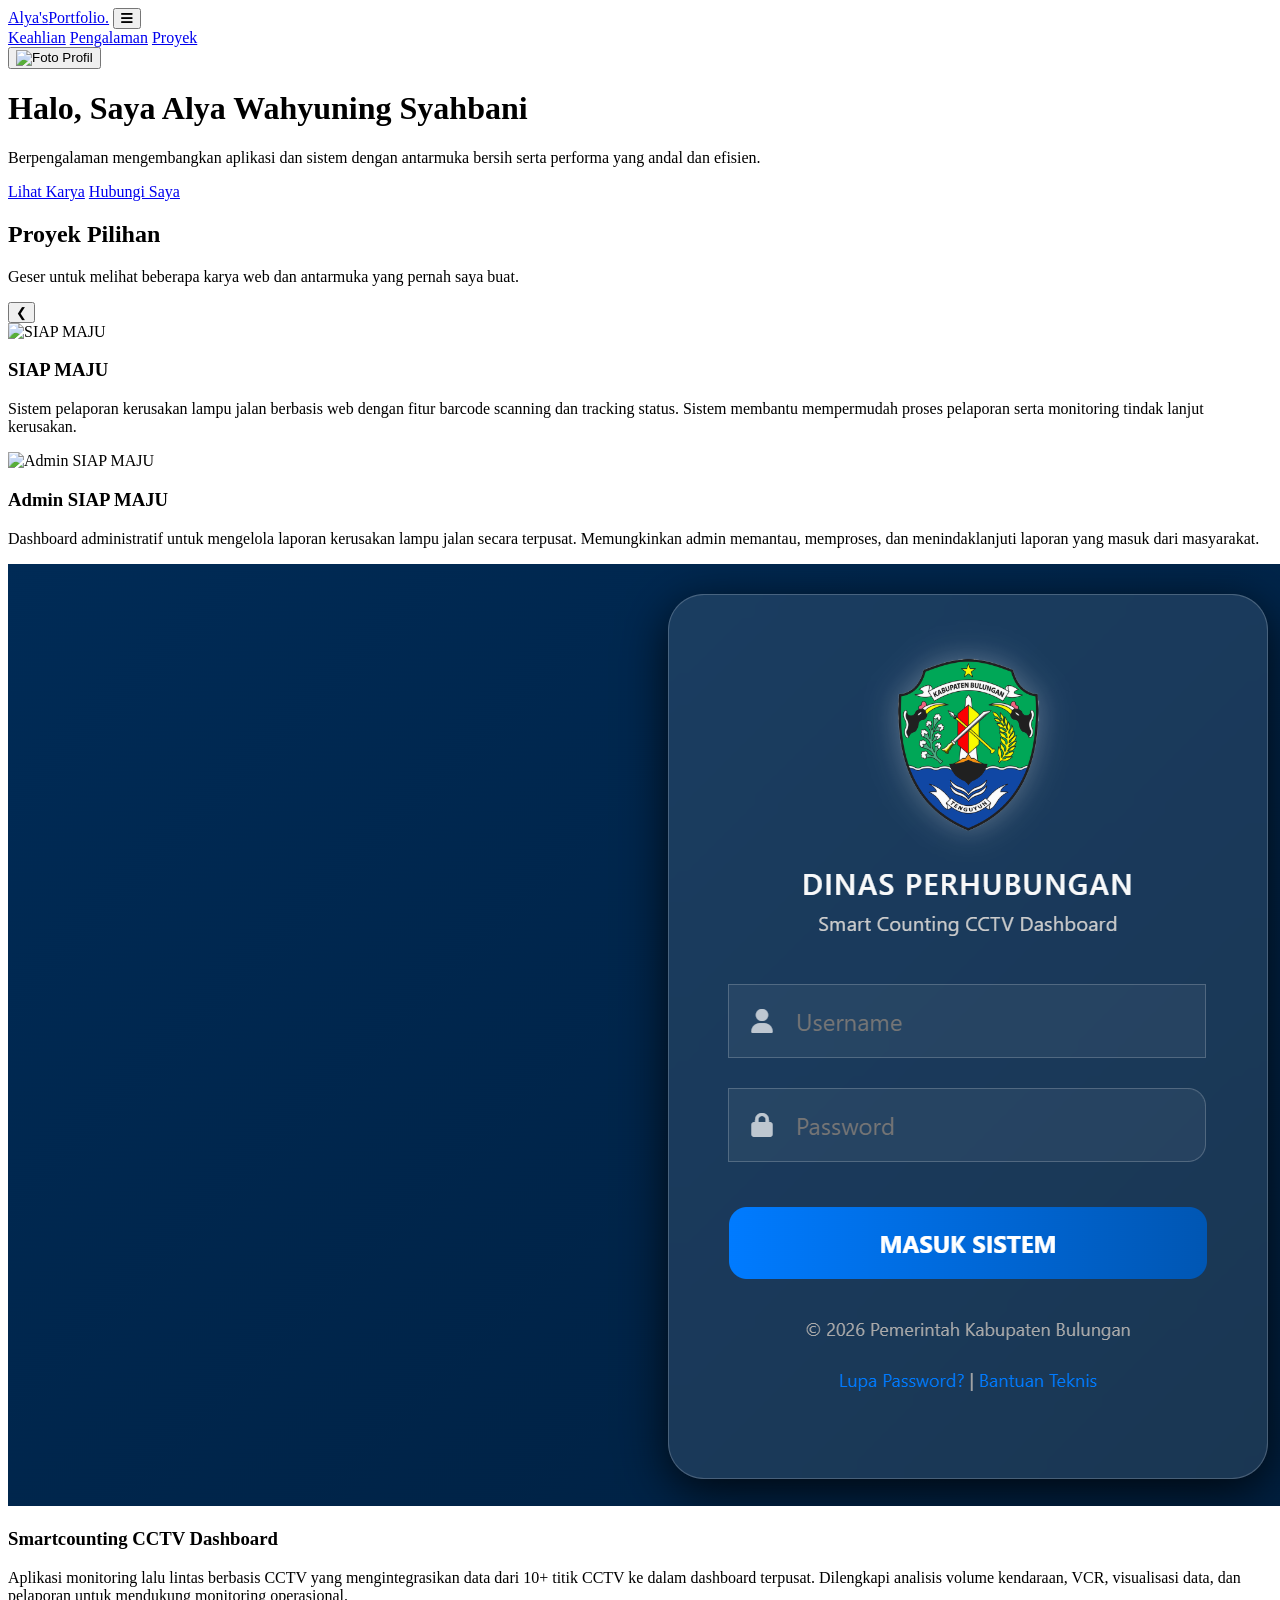
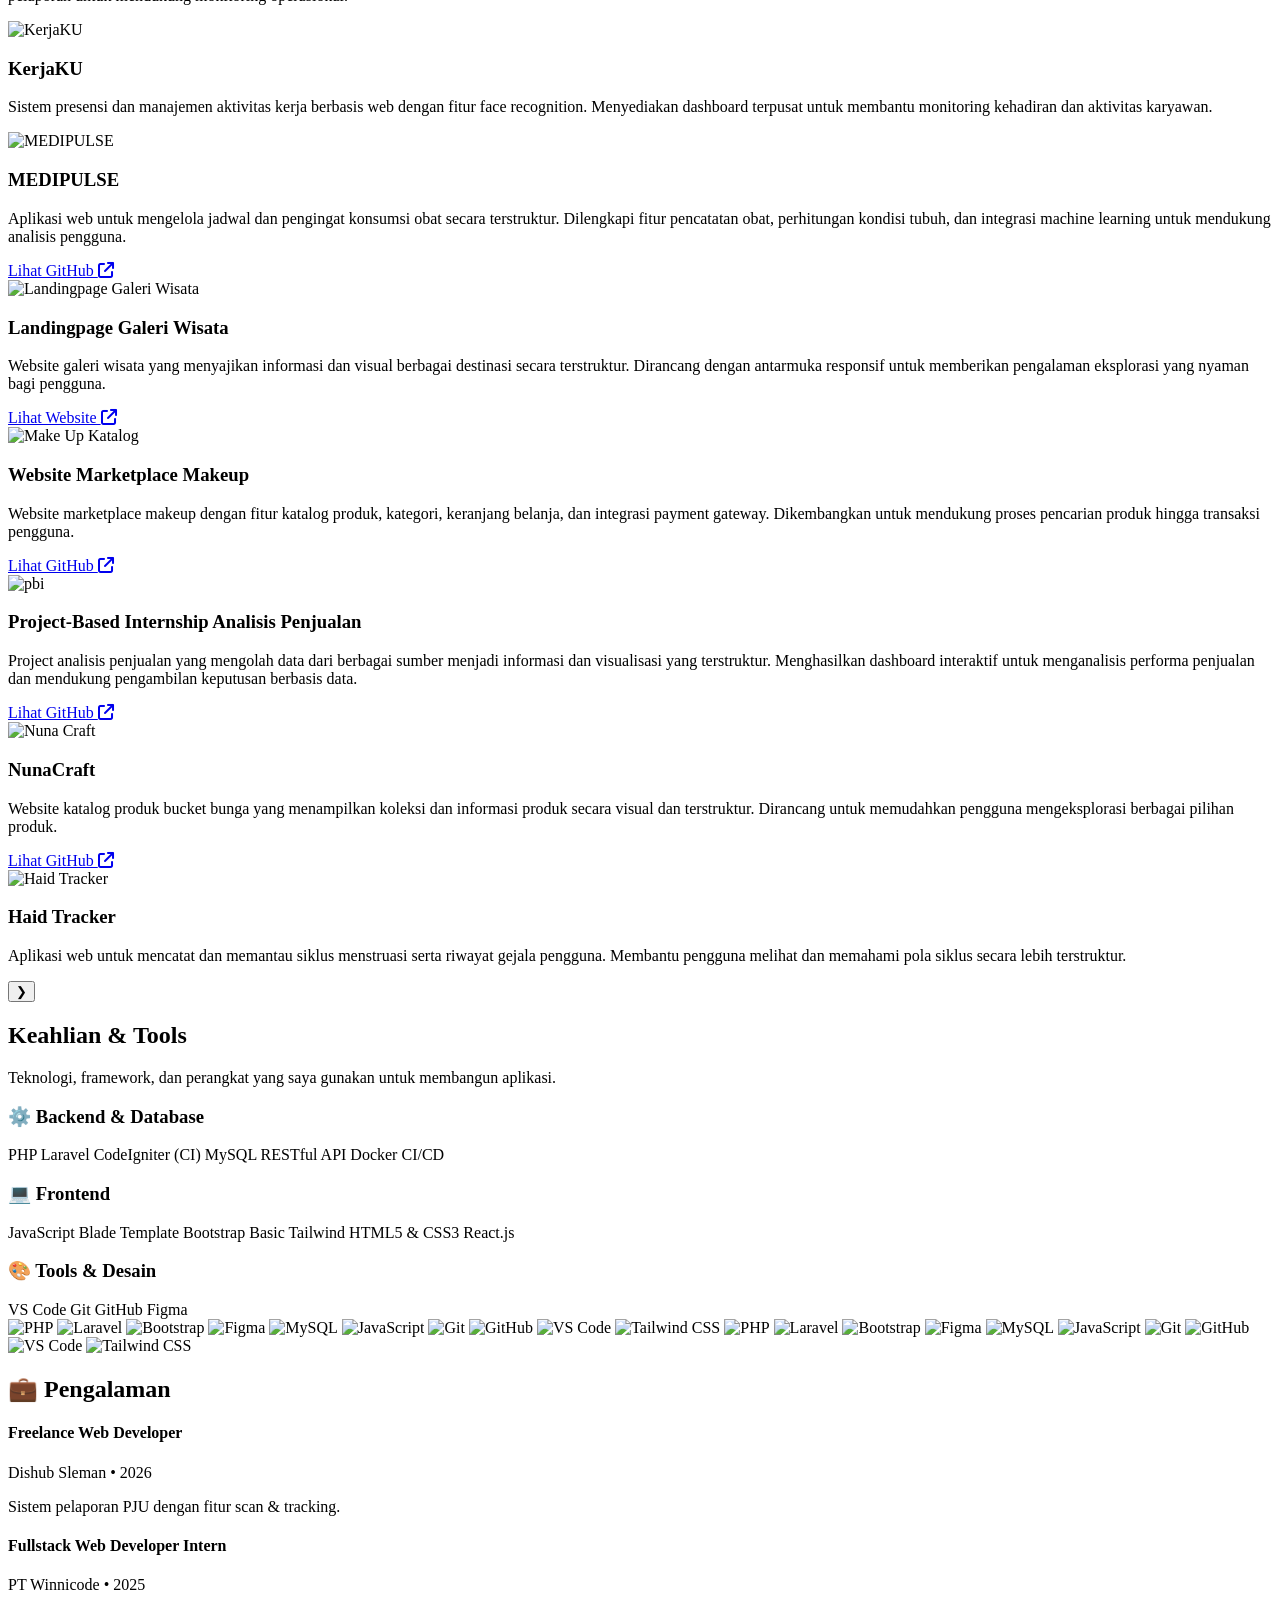
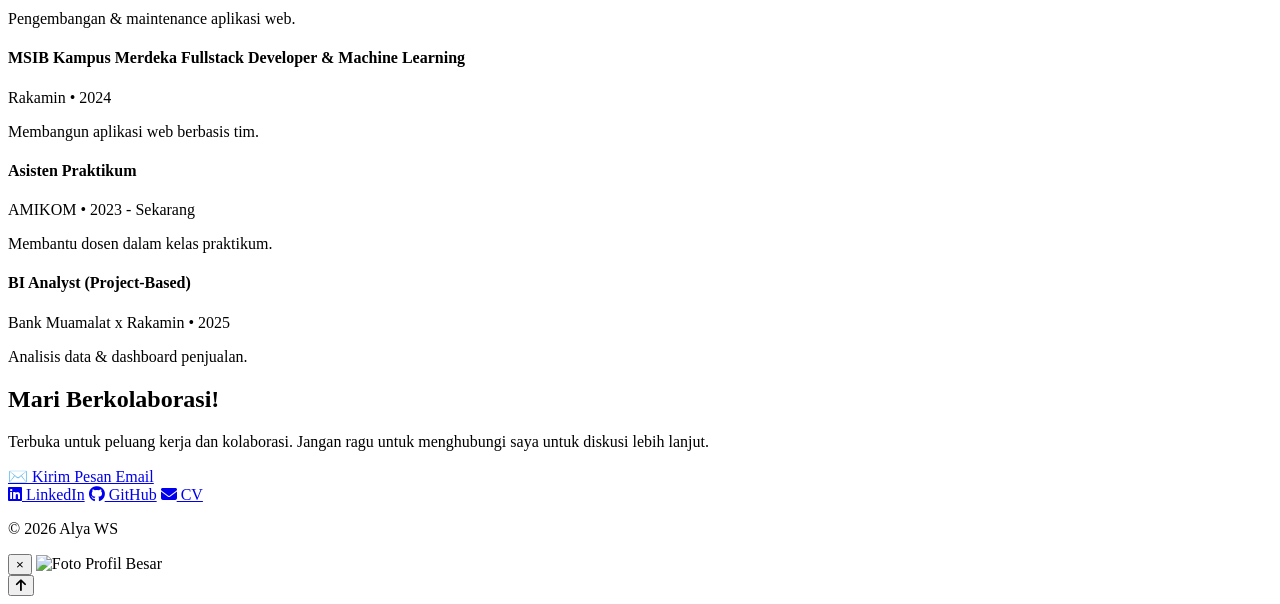
==== commit 8ba38c1f: "change description" ====
--- a/index.html
+++ b/index.html
@@ -53,10 +53,9 @@
                     <img src="img/proyek/siapmaju.png" alt="SIAP MAJU" class="project-img">
                     <div class="project-content">
                         <h3>SIAP MAJU</h3>
-                        <p>Sistem pelaporan kerusakan lampu jalan berbasis web dengan fitur barcode scanning dan tracking status. Sistem membantu mempermudah proses pelaporan serta monitoring tindak lanjut kerusakan.</p>
-                        <a href="https://pju.dishubsleman.id/" target="_blank" class="project-link">
-                            Lihat Website <i class="fa-solid fa-arrow-up-right-from-square"></i>
-                        </a>
+                        <p>Sistem pelaporan kerusakan lampu jalan berbasis web dengan fitur barcode scanning dan
+                            tracking status. Sistem membantu mempermudah proses pelaporan serta monitoring tindak lanjut
+                            kerusakan.</p>
                     </div>
                 </div>
 
@@ -64,7 +63,9 @@
                     <img src="img/proyek/admin.png" alt="Admin SIAP MAJU" class="project-img">
                     <div class="project-content">
                         <h3>Admin SIAP MAJU</h3>
-                        <p>Dashboard administratif untuk mengelola laporan kerusakan lampu jalan secara terpusat. Memungkinkan admin memantau, memproses, dan menindaklanjuti laporan yang masuk dari masyarakat.</p>
+                        <p>Dashboard administratif untuk mengelola laporan kerusakan lampu jalan secara terpusat.
+                            Memungkinkan admin memantau, memproses, dan menindaklanjuti laporan yang masuk dari
+                            masyarakat.</p>
                     </div>
                 </div>
 
@@ -72,7 +73,9 @@
                     <img src="img/proyek/smartcounting.png" alt="smartcounting" class="project-img">
                     <div class="project-content">
                         <h3>Smartcounting CCTV Dashboard</h3>
-                        <p>Aplikasi monitoring lalu lintas berbasis CCTV yang mengintegrasikan data dari 10+ titik CCTV ke dalam dashboard terpusat. Dilengkapi analisis volume kendaraan, VCR, visualisasi data, dan pelaporan untuk mendukung monitoring operasional.</p>
+                        <p>Aplikasi monitoring lalu lintas berbasis CCTV yang mengintegrasikan data dari 10+ titik CCTV
+                            ke dalam dashboard terpusat. Dilengkapi analisis volume kendaraan, VCR, visualisasi data,
+                            dan pelaporan untuk mendukung monitoring operasional.</p>
                     </div>
                 </div>
 
@@ -80,7 +83,9 @@
                     <img src="img/proyek/kerjaku.png" alt="KerjaKU" class="project-img">
                     <div class="project-content">
                         <h3>KerjaKU</h3>
-                        <p>Sistem presensi dan manajemen aktivitas kerja berbasis web dengan fitur face recognition. Menyediakan dashboard terpusat untuk membantu monitoring kehadiran dan aktivitas karyawan.</p>
+                        <p>Sistem presensi dan manajemen aktivitas kerja berbasis web dengan fitur face recognition.
+                            Menyediakan dashboard terpusat untuk membantu monitoring kehadiran dan aktivitas karyawan.
+                        </p>
                     </div>
                 </div>
 
@@ -88,7 +93,9 @@
                     <img src="img/proyek/medipulse.png" alt="MEDIPULSE" class="project-img">
                     <div class="project-content">
                         <h3>MEDIPULSE</h3>
-                        <p>Aplikasi web untuk mengelola jadwal dan pengingat konsumsi obat secara terstruktur. Dilengkapi fitur pencatatan obat, perhitungan kondisi tubuh, dan integrasi machine learning untuk mendukung analisis pengguna.</p>
+                        <p>Aplikasi web untuk mengelola jadwal dan pengingat konsumsi obat secara terstruktur.
+                            Dilengkapi fitur pencatatan obat, perhitungan kondisi tubuh, dan integrasi machine learning
+                            untuk mendukung analisis pengguna.</p>
                         <a href="https://github.com/AlyaaWS/Finpro-Digisehat-Kelompok-7" target="_blank"
                             class="project-link">
                             Lihat GitHub <i class="fa-solid fa-arrow-up-right-from-square"></i>
@@ -100,7 +107,9 @@
                     <img src="img/proyek/galeri.png" alt="Landingpage Galeri Wisata" class="project-img">
                     <div class="project-content">
                         <h3>Landingpage Galeri Wisata</h3>
-                        <p>Website galeri wisata yang menyajikan informasi dan visual berbagai destinasi secara terstruktur. Dirancang dengan antarmuka responsif untuk memberikan pengalaman eksplorasi yang nyaman bagi pengguna.</p>
+                        <p>Website galeri wisata yang menyajikan informasi dan visual berbagai destinasi secara
+                            terstruktur. Dirancang dengan antarmuka responsif untuk memberikan pengalaman eksplorasi
+                            yang nyaman bagi pengguna.</p>
                         <a href="https://alyaaws.github.io/Landing-Page-Galeri-Wisata/" target="_blank"
                             class="project-link">
                             Lihat Website <i class="fa-solid fa-arrow-up-right-from-square"></i>
@@ -112,7 +121,9 @@
                     <img src="img/proyek/makeup.png" alt="Make Up Katalog" class="project-img">
                     <div class="project-content">
                         <h3>Website Marketplace Makeup</h3>
-                        <p>Website marketplace makeup dengan fitur katalog produk, kategori, keranjang belanja, dan integrasi payment gateway. Dikembangkan untuk mendukung proses pencarian produk hingga transaksi pengguna.</p>
+                        <p>Website marketplace makeup dengan fitur katalog produk, kategori, keranjang belanja, dan
+                            integrasi payment gateway. Dikembangkan untuk mendukung proses pencarian produk hingga
+                            transaksi pengguna.</p>
                         <a href="https://github.com/AlyaaWS/website_marketplace" target="_blank" class="project-link">
                             Lihat GitHub <i class="fa-solid fa-arrow-up-right-from-square"></i>
                         </a>
@@ -123,7 +134,9 @@
                     <img src="img/proyek/pbi.png" alt="pbi" class="project-img">
                     <div class="project-content">
                         <h3>Project-Based Internship Analisis Penjualan</h3>
-                        <p>Project analisis penjualan yang mengolah data dari berbagai sumber menjadi informasi dan visualisasi yang terstruktur. Menghasilkan dashboard interaktif untuk menganalisis performa penjualan dan mendukung pengambilan keputusan berbasis data.</p>
+                        <p>Project analisis penjualan yang mengolah data dari berbagai sumber menjadi informasi dan
+                            visualisasi yang terstruktur. Menghasilkan dashboard interaktif untuk menganalisis performa
+                            penjualan dan mendukung pengambilan keputusan berbasis data.</p>
                         <a href="https://github.com/AlyaaWS/Data-Master-PBI" target="_blank" class="project-link">
                             Lihat GitHub <i class="fa-solid fa-arrow-up-right-from-square"></i>
                         </a>
@@ -134,7 +147,9 @@
                     <img src="img/proyek/nunacraft.png" alt="Nuna Craft" class="project-img">
                     <div class="project-content">
                         <h3>NunaCraft</h3>
-                        <p>Website katalog produk bucket bunga yang menampilkan koleksi dan informasi produk secara visual dan terstruktur. Dirancang untuk memudahkan pengguna mengeksplorasi berbagai pilihan produk.</p>
+                        <p>Website katalog produk bucket bunga yang menampilkan koleksi dan informasi produk secara
+                            visual dan terstruktur. Dirancang untuk memudahkan pengguna mengeksplorasi berbagai pilihan
+                            produk.</p>
                         <a href="https://github.com/AlyaaWS/NunaCraft" target="_blank" class="project-link">
                             Lihat GitHub <i class="fa-solid fa-arrow-up-right-from-square"></i>
                         </a>
@@ -145,7 +160,8 @@
                     <img src="img/proyek/haidtracker.png" alt="Haid Tracker" class="project-img">
                     <div class="project-content">
                         <h3>Haid Tracker</h3>
-                        <p>Aplikasi web untuk mencatat dan memantau siklus menstruasi serta riwayat gejala pengguna. Membantu pengguna melihat dan memahami pola siklus secara lebih terstruktur.</p>
+                        <p>Aplikasi web untuk mencatat dan memantau siklus menstruasi serta riwayat gejala pengguna.
+                            Membantu pengguna melihat dan memahami pola siklus secara lebih terstruktur.</p>
                     </div>
                 </div>
 
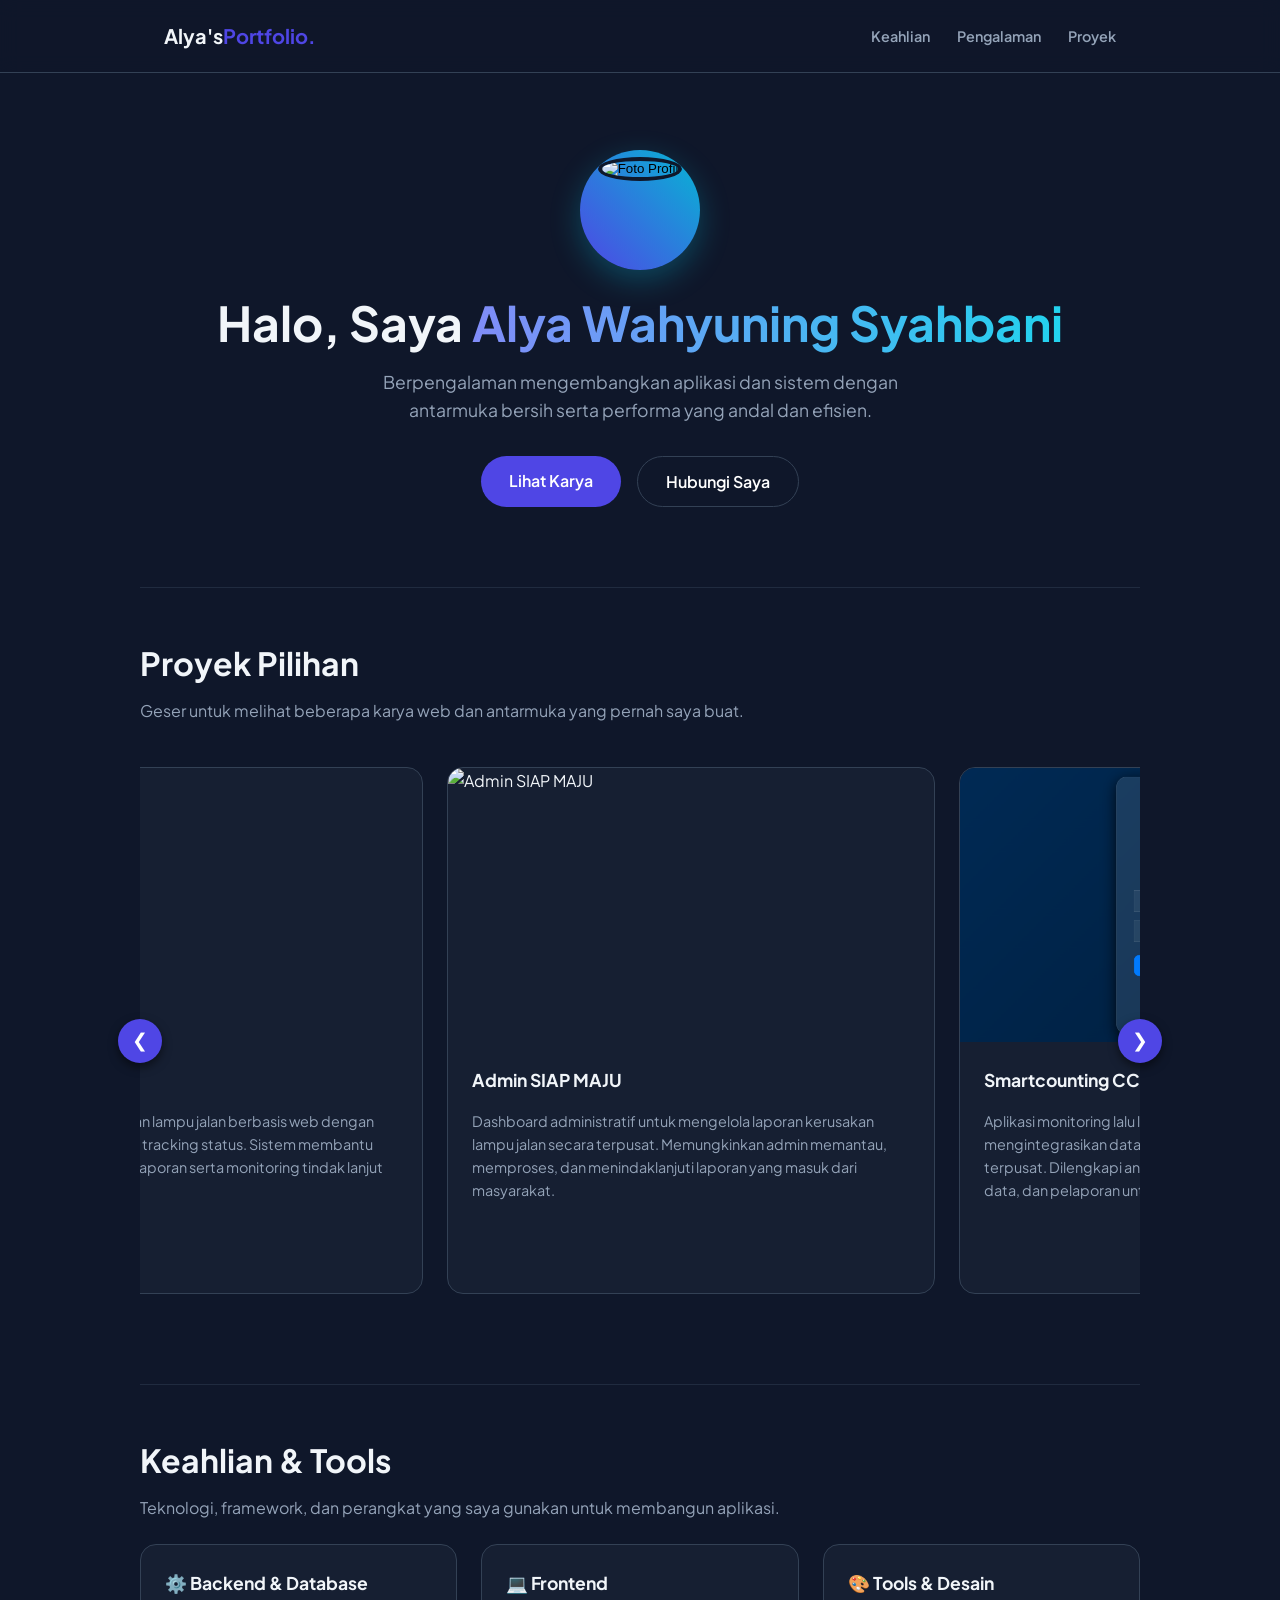
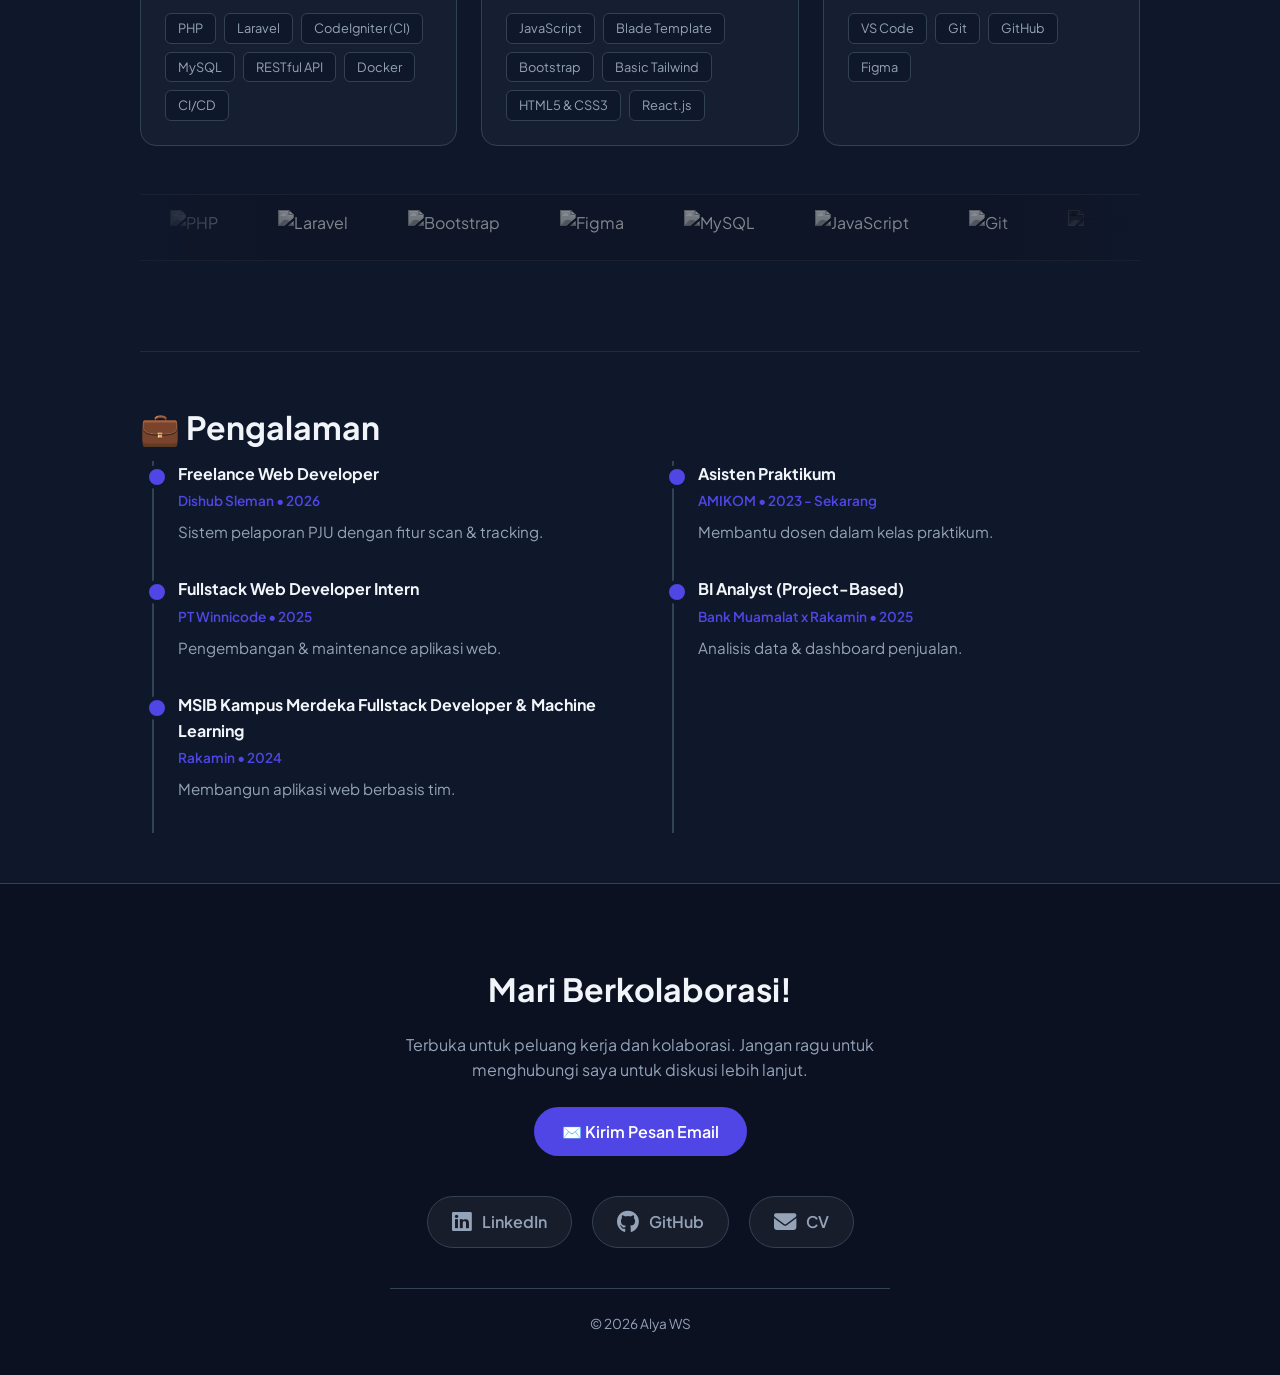
==== commit dbc47687: "change description" ====
--- a/index.html
+++ b/index.html
@@ -318,7 +318,8 @@
                 <a href="https://www.linkedin.com/in/alya-wahyuning-syahbani-107b14331?utm_source=share_via&utm_content=profile&utm_medium=member_android"
                     class="social-btn"><i class="fa-brands fa-linkedin"></i> LinkedIn</a>
                 <a href="https://github.com/AlyaaWS" class="social-btn"><i class="fa-brands fa-github"></i> GitHub</a>
-                <a href="https://alyaaws.github.io/alya-cv/" class="social-btn"><i class="fa-solid fa-envelope"></i>
+                <a href="https://drive.google.com/file/d/10MeVB08V4Jf7Jd1cMVMapf02lzTz4Ebo/view?usp=sharing"
+                    class="social-btn"><i class="fa-solid fa-envelope"></i>
                     CV</a>
             </div>
             <p class="copyright">&copy; 2026 Alya WS</p>
--- a/style.css
+++ b/style.css
@@ -0,0 +1,730 @@
+@import url("https://fonts.googleapis.com/css2?family=Plus+Jakarta+Sans:wght@400;500;600;700&display=swap");
+
+:root {
+  --bg-main: #0f172a;
+  --bg-card: rgba(30, 41, 59, 0.5);
+  --text-light: #f1f5f9;
+  --text-muted: #94a3b8;
+  --primary: #4f46e5;
+  --primary-hover: #4338ca;
+  --cyan: #06b6d4;
+  --border: #334155;
+}
+
+* {
+  margin: 0;
+  padding: 0;
+  box-sizing: border-box;
+}
+
+body {
+  font-family: "Plus Jakarta Sans", sans-serif;
+  background-color: var(--bg-main);
+  color: var(--text-light);
+  line-height: 1.6;
+  scroll-behavior: smooth;
+}
+
+.container {
+  max-width: 1000px;
+  margin: 0 auto;
+  padding: 0 24px;
+}
+
+.navbar {
+  position: fixed;
+  width: 100%;
+  top: 0;
+  background: rgba(15, 23, 42, 0.8);
+  backdrop-filter: blur(10px);
+  border-bottom: 1px solid var(--border);
+  z-index: 100;
+  padding: 20px 0;
+}
+
+.nav-container {
+  display: flex;
+  justify-content: space-between;
+  align-items: center;
+}
+
+.logo {
+  font-size: 1.25rem;
+  font-weight: 700;
+  color: var(--text-light);
+  text-decoration: none;
+}
+
+/* Sembunyikan tombol toggle di tampilan desktop; tampilkan hanya di media query mobile */
+.nav-toggle {
+  display: none;
+}
+
+.logo span {
+  color: var(--primary);
+}
+
+.nav-links a {
+  color: var(--text-muted);
+  text-decoration: none;
+  margin-left: 24px;
+  font-size: 0.9rem;
+  font-weight: 600;
+  transition: color 0.3s;
+}
+
+.nav-links a:hover {
+  color: var(--primary);
+}
+
+.hero {
+  padding-top: 150px;
+  padding-bottom: 80px;
+  text-align: center;
+  display: flex;
+  flex-direction: column;
+  align-items: center;
+}
+
+@keyframes float {
+  0% {
+    transform: translateY(0px);
+  }
+  50% {
+    transform: translateY(-15px);
+  }
+  100% {
+    transform: translateY(0px);
+  }
+}
+
+.profile-img {
+  width: 120px;
+  height: 120px;
+  border-radius: 50%;
+  background: linear-gradient(to top right, var(--primary), var(--cyan));
+  padding: 4px;
+  margin-bottom: 24px;
+  animation: float 4s ease-in-out infinite; /* Efek Floating */
+  box-shadow: 0 10px 30px rgba(6, 182, 212, 0.3); /* Cahaya Glowing */
+}
+
+.profile-img img {
+  width: 100%;
+  height: 100%;
+  object-fit: cover;
+  border-radius: 50%;
+  border: 4px solid var(--bg-main);
+}
+
+.hero h1 {
+  font-size: 3rem;
+  margin-bottom: 16px;
+  line-height: 1.2;
+}
+
+.highlight {
+  background: linear-gradient(to right, #818cf8, #22d3ee);
+  -webkit-background-clip: text;
+  color: transparent;
+}
+
+.subtitle {
+  color: var(--text-muted);
+  max-width: 600px;
+  margin-bottom: 32px;
+  font-size: 1.1rem;
+}
+
+.btn-group {
+  display: flex;
+  gap: 16px;
+  justify-content: center;
+}
+
+.btn {
+  padding: 12px 28px;
+  border-radius: 50px;
+  text-decoration: none;
+  font-weight: 600;
+  transition: all 0.3s;
+}
+
+.btn-primary {
+  background-color: var(--primary);
+  color: #fff;
+}
+
+.btn-primary:hover {
+  background-color: var(--primary-hover);
+  transform: translateY(-3px);
+  box-shadow: 0 10px 20px rgba(79, 70, 229, 0.3);
+}
+
+.btn-outline {
+  border: 1px solid var(--border);
+  background: transparent;
+  color: #fff;
+}
+
+.btn-outline:hover {
+  background-color: rgba(255, 255, 255, 0.05);
+  transform: translateY(-3px);
+}
+
+.mt-4 {
+  margin-top: 24px;
+  display: inline-block;
+}
+
+.section {
+  padding: 50px 0;
+  border-top: 1px solid rgba(51, 65, 85, 0.5);
+}
+
+.section-title {
+  font-size: 2rem;
+  margin-bottom: 8px;
+}
+
+.section-desc {
+  color: var(--text-muted);
+  margin-bottom: 24px;
+}
+
+.grid-3 {
+  display: grid;
+  grid-template-columns: repeat(auto-fit, minmax(250px, 1fr));
+  gap: 24px;
+}
+
+.grid-2 {
+  display: grid;
+  grid-template-columns: repeat(auto-fit, minmax(300px, 1fr));
+  gap: 40px;
+}
+
+.card {
+  background-color: var(--bg-card);
+  border: 1px solid var(--border);
+  border-radius: 16px;
+  padding: 24px;
+  transition: border-color 0.3s;
+}
+
+.card:hover {
+  border-color: var(--primary);
+}
+
+.card h3 {
+  font-size: 1.1rem;
+  margin-bottom: 16px;
+}
+
+.tags {
+  display: flex;
+  flex-wrap: wrap;
+  gap: 8px;
+}
+
+.tag {
+  background-color: var(--bg-main);
+  border: 1px solid var(--border);
+  color: var(--text-muted);
+  font-size: 0.8rem;
+  padding: 4px 12px;
+  border-radius: 6px;
+}
+
+.timeline {
+  border-left: 2px solid var(--border);
+  padding-left: 24px;
+  margin-left: 12px;
+}
+
+.timeline-item {
+  position: relative;
+  margin-bottom: 32px;
+}
+
+.timeline-item::before {
+  content: "";
+  position: absolute;
+  left: -33px;
+  top: 4px;
+  width: 16px;
+  height: 16px;
+  background-color: var(--primary);
+  border: 4px solid var(--bg-main);
+  border-radius: 50%;
+}
+
+.timeline-cyan::before {
+  background-color: var(--cyan);
+}
+
+.timeline-date {
+  color: var(--primary);
+  font-size: 0.85rem;
+  font-weight: 600;
+  margin: 4px 0 8px;
+}
+
+.cyan-text {
+  color: var(--cyan);
+}
+
+.timeline-desc {
+  color: var(--text-muted);
+  font-size: 0.95rem;
+}
+
+.slider-wrapper {
+  position: relative;
+  display: flex;
+  align-items: center;
+}
+
+.project-slider {
+  display: flex;
+  gap: 24px;
+  overflow-x: auto;
+  scroll-snap-type: x mandatory;
+  scroll-behavior: smooth;
+  padding-bottom: 40px;
+  padding-top: 20px;
+  -ms-overflow-style: none;
+  scrollbar-width: none;
+}
+
+.project-slider::-webkit-scrollbar {
+  display: none;
+}
+
+.project-card {
+  padding: 0;
+  overflow: hidden;
+  display: flex;
+  flex-direction: column;
+  flex: 0 0 calc(50% - 12px);
+  min-width: 280px;
+  scroll-snap-align: start;
+  transition: all 0.4s cubic-bezier(0.175, 0.885, 0.32, 1.275);
+}
+
+.project-card:hover {
+  transform: translateY(-15px);
+  box-shadow: 0 20px 40px rgba(79, 70, 229, 0.3);
+  border-color: var(--primary);
+}
+
+.project-img {
+  width: 100%;
+  aspect-ratio: 16 / 9;
+  object-fit: cover;
+  object-position: top;
+  transition: transform 0.5s;
+}
+
+.project-card:hover .project-img {
+  transform: scale(1.05);
+}
+
+.project-content {
+  padding: 24px;
+  display: flex;
+  flex-direction: column;
+  flex-grow: 1;
+}
+
+.project-content p {
+  color: var(--text-muted);
+  font-size: 0.9rem;
+  margin-bottom: 20px;
+  flex-grow: 1;
+}
+
+.project-link {
+  display: inline-flex;
+  align-items: center;
+  gap: 8px;
+  color: #ffffff;
+  font-size: 0.95rem;
+  font-weight: 600;
+  text-decoration: none;
+  transition: all 0.3s ease;
+  margin-top: auto;
+}
+
+.project-link i {
+  font-size: 0.85rem;
+  transition: transform 0.3s ease;
+}
+
+.project-link:hover {
+  color: var(--cyan);
+}
+
+.project-link:hover i {
+  transform: translate(3px, -3px);
+}
+
+.slider-btn {
+  background-color: var(--primary);
+  color: white;
+  border: none;
+  border-radius: 50%;
+  width: 44px;
+  height: 44px;
+  font-size: 1.2rem;
+  cursor: pointer;
+  position: absolute;
+  z-index: 99;
+  display: flex;
+  align-items: center;
+  justify-content: center;
+  transition: all 0.3s;
+  box-shadow: 0 4px 10px rgba(0, 0, 0, 0.5);
+}
+
+.slider-btn:hover {
+  background-color: var(--cyan);
+  transform: scale(1.1);
+}
+
+.prev-btn {
+  left: -22px;
+}
+.next-btn {
+  right: -22px;
+}
+
+.footer {
+  background-color: #0b1120;
+  padding: 80px 0 40px;
+  text-align: center;
+  border-top: 1px solid var(--border);
+}
+
+.footer h2 {
+  font-size: 2rem;
+  margin-bottom: 16px;
+}
+
+.footer p {
+  color: var(--text-muted);
+  max-width: 500px;
+  margin: 0 auto;
+}
+
+.social-links {
+  margin: 40px 0;
+  display: flex;
+  justify-content: center;
+  gap: 20px;
+  flex-wrap: wrap;
+}
+
+.social-btn {
+  display: inline-flex;
+  align-items: center;
+  gap: 10px;
+  padding: 12px 24px;
+  background-color: rgba(255, 255, 255, 0.05);
+  border: 1px solid var(--border);
+  border-radius: 50px;
+  color: var(--text-muted);
+  text-decoration: none;
+  font-weight: 600;
+  transition: all 0.3s ease;
+}
+
+.social-btn i {
+  font-size: 1.4rem;
+}
+
+.social-btn:hover {
+  background-color: var(--primary);
+  color: #fff;
+  border-color: var(--primary);
+  transform: translateY(-5px);
+  box-shadow: 0 10px 20px rgba(79, 70, 229, 0.3);
+}
+
+.copyright {
+  font-size: 0.85rem;
+  border-top: 1px solid var(--border);
+  padding-top: 24px;
+  margin-top: 24px;
+}
+
+.tech-slider {
+  margin-top: 48px;
+  margin-bottom: 40px;
+  overflow: hidden;
+  padding: 15px 0;
+  position: relative;
+  width: 100%;
+  border-top: 1px solid rgba(255, 255, 255, 0.05);
+  border-bottom: 1px solid rgba(255, 255, 255, 0.05);
+  background: rgba(0, 0, 0, 0.1);
+}
+
+.tech-slider::before,
+.tech-slider::after {
+  content: "";
+  position: absolute;
+  top: 0;
+  width: 150px;
+  height: 100%;
+  z-index: 2;
+}
+
+.tech-slider::before {
+  left: 0;
+  background: linear-gradient(to right, var(--bg-main) 0%, transparent 100%);
+}
+
+.tech-slider::after {
+  right: 0;
+  background: linear-gradient(to left, var(--bg-main) 0%, transparent 100%);
+}
+
+.tech-track {
+  display: flex;
+  width: max-content;
+  align-items: center;
+  animation: scrollRight 25s linear infinite;
+}
+
+.tech-slider:hover .tech-track {
+  animation-play-state: paused;
+}
+
+@keyframes scrollRight {
+  0% {
+    transform: translateX(-50%);
+  }
+  100% {
+    transform: translateX(0);
+  }
+}
+
+.tech-track img {
+  height: 35px;
+  margin: 0 30px;
+  object-fit: contain;
+  filter: grayscale(100%) opacity(0.5);
+  transition: all 0.4s ease;
+  cursor: pointer;
+}
+
+.tech-track img.github-icon {
+  filter: invert(1) grayscale(100%) opacity(0.5);
+}
+
+.tech-track img:hover {
+  filter: grayscale(0%) opacity(1);
+  transform: scale(1.15);
+}
+
+.tech-track img.github-icon:hover {
+  filter: invert(1) grayscale(0%) opacity(1);
+}
+
+.profile-btn {
+  background: transparent;
+  border: none;
+  padding: 0;
+  display: inline-block;
+  cursor: pointer;
+}
+
+.img-modal {
+  position: fixed;
+  inset: 0;
+  display: flex;
+  align-items: center;
+  justify-content: center;
+  background: rgba(0, 0, 0, 0.75);
+  visibility: hidden;
+  opacity: 0;
+  transition:
+    opacity 200ms ease,
+    visibility 200ms ease;
+  z-index: 200;
+}
+.img-modal.open {
+  visibility: visible;
+  opacity: 1;
+}
+.img-modal-content {
+  position: relative;
+  max-width: 600px;
+  max-height: 80vh;
+  padding: 8px;
+}
+.img-modal-content img {
+  display: block;
+  width: 100%;
+  height: auto;
+  max-height: calc(80vh - 20px);
+  border-radius: 12px;
+  box-shadow: 0 20px 50px rgba(0, 0, 0, 0.6);
+}
+
+/* Make modal smaller on small screens */
+@media (max-width: 480px) {
+  .img-modal-content {
+    max-width: 92%;
+    max-height: 70vh;
+    padding: 6px;
+  }
+  .img-modal-content img {
+    max-height: calc(70vh - 16px);
+    border-radius: 10px;
+  }
+}
+.img-modal-close {
+  position: absolute;
+  top: -12px;
+  right: -12px;
+  background: var(--primary);
+  color: #fff;
+  border: none;
+  width: 40px;
+  height: 40px;
+  border-radius: 50%;
+  cursor: pointer;
+  font-size: 1.2rem;
+  display: flex;
+  align-items: center;
+  justify-content: center;
+  box-shadow: 0 8px 20px rgba(79, 70, 229, 0.25);
+}
+
+.back-to-top {
+  position: fixed;
+  bottom: 30px;
+  right: 30px;
+  width: 45px;
+  height: 45px;
+  background-color: var(--primary);
+  color: white;
+  border: none;
+  border-radius: 12px;
+  cursor: pointer;
+  display: flex;
+  align-items: center;
+  justify-content: center;
+  font-size: 1.2rem;
+  transition: all 0.3s ease;
+  box-shadow: 0 5px 15px rgba(0, 0, 0, 0.3);
+  z-index: 1000;
+  /* Mulai dengan tersembunyi */
+  opacity: 0;
+  visibility: hidden;
+  transform: translateY(20px);
+}
+
+.back-to-top.show {
+  opacity: 1;
+  visibility: visible;
+  transform: translateY(0);
+}
+
+.back-to-top:hover {
+  background-color: var(--cyan);
+  transform: translateY(-5px);
+  box-shadow: 0 8px 20px rgba(6, 182, 212, 0.4);
+}
+
+@media (max-width: 768px) {
+  .nav-links {
+    display: none;
+  }
+  .nav-toggle {
+    display: inline-flex;
+    background: transparent;
+    border: none;
+    color: var(--text-light);
+    font-size: 1.2rem;
+    align-items: center;
+    cursor: pointer;
+    margin-left: 12px;
+  }
+  .nav-links.open {
+    display: flex;
+    position: absolute;
+    top: 70px;
+    right: 24px;
+    background: rgba(15, 23, 42, 0.95);
+    flex-direction: column;
+    padding: 12px 16px;
+    gap: 12px;
+    border-radius: 8px;
+    border: 1px solid var(--border);
+    z-index: 150;
+  }
+  .nav-links.open a {
+    margin-left: 0;
+  }
+  .hero h1 {
+    font-size: 2.5rem;
+  }
+
+  .btn-group {
+    flex-direction: column;
+    width: 100%;
+  }
+
+  .btn {
+    width: 100%;
+    text-align: center;
+  }
+
+  .project-card {
+    flex: 0 0 100%;
+  }
+
+  .slider-btn {
+    display: none;
+  }
+}
+
+@media (max-width: 480px) {
+  .container {
+    padding: 0 16px;
+  }
+
+  .hero {
+    padding-top: 120px;
+    padding-bottom: 40px;
+  }
+
+  .profile-img {
+    width: 96px;
+    height: 96px;
+    margin-bottom: 18px;
+  }
+
+  .hero h1 {
+    font-size: 1.8rem;
+  }
+
+  .subtitle {
+    font-size: 1rem;
+    max-width: 100%;
+  }
+
+  /* Removed fixed height for mobile as aspect-ratio handles it */
+
+  .slider-wrapper {
+    padding-left: 8px;
+    padding-right: 8px;
+  }
+
+  .slider-btn {
+    display: none;
+  }
+}
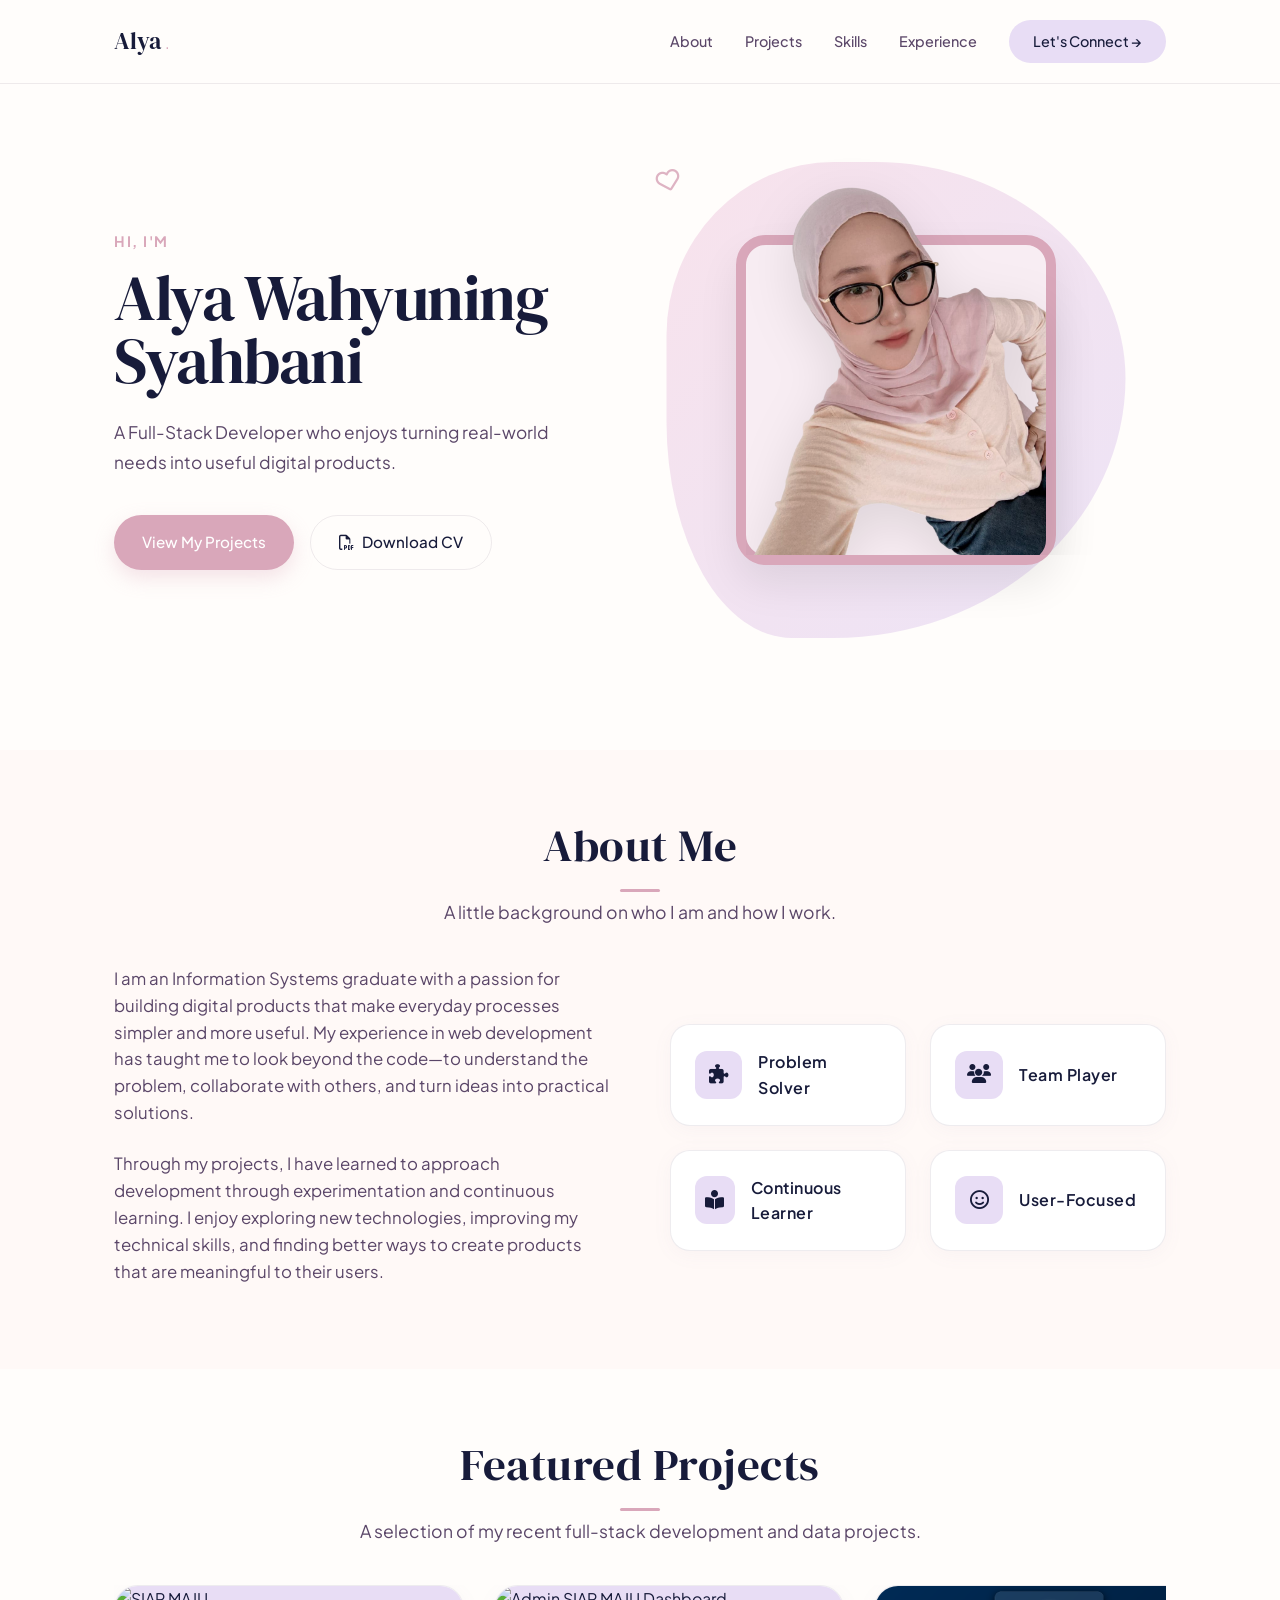
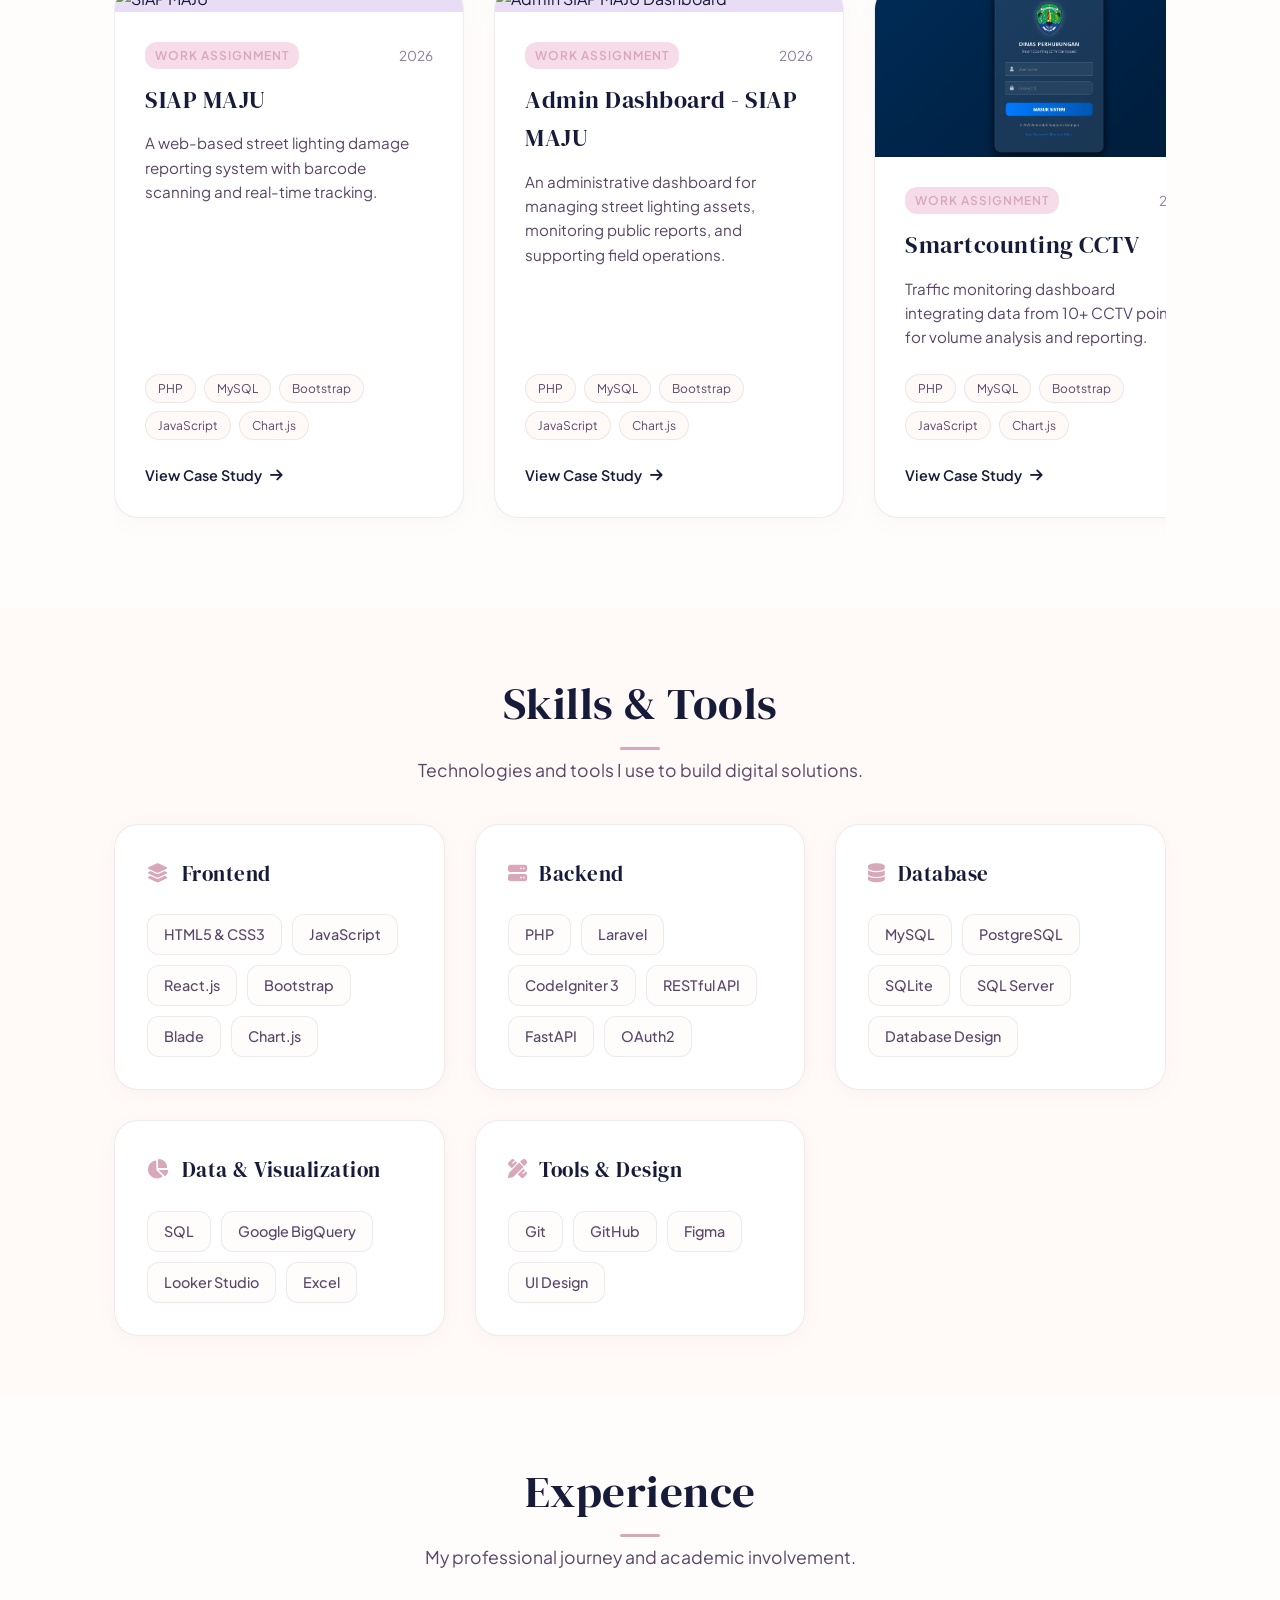
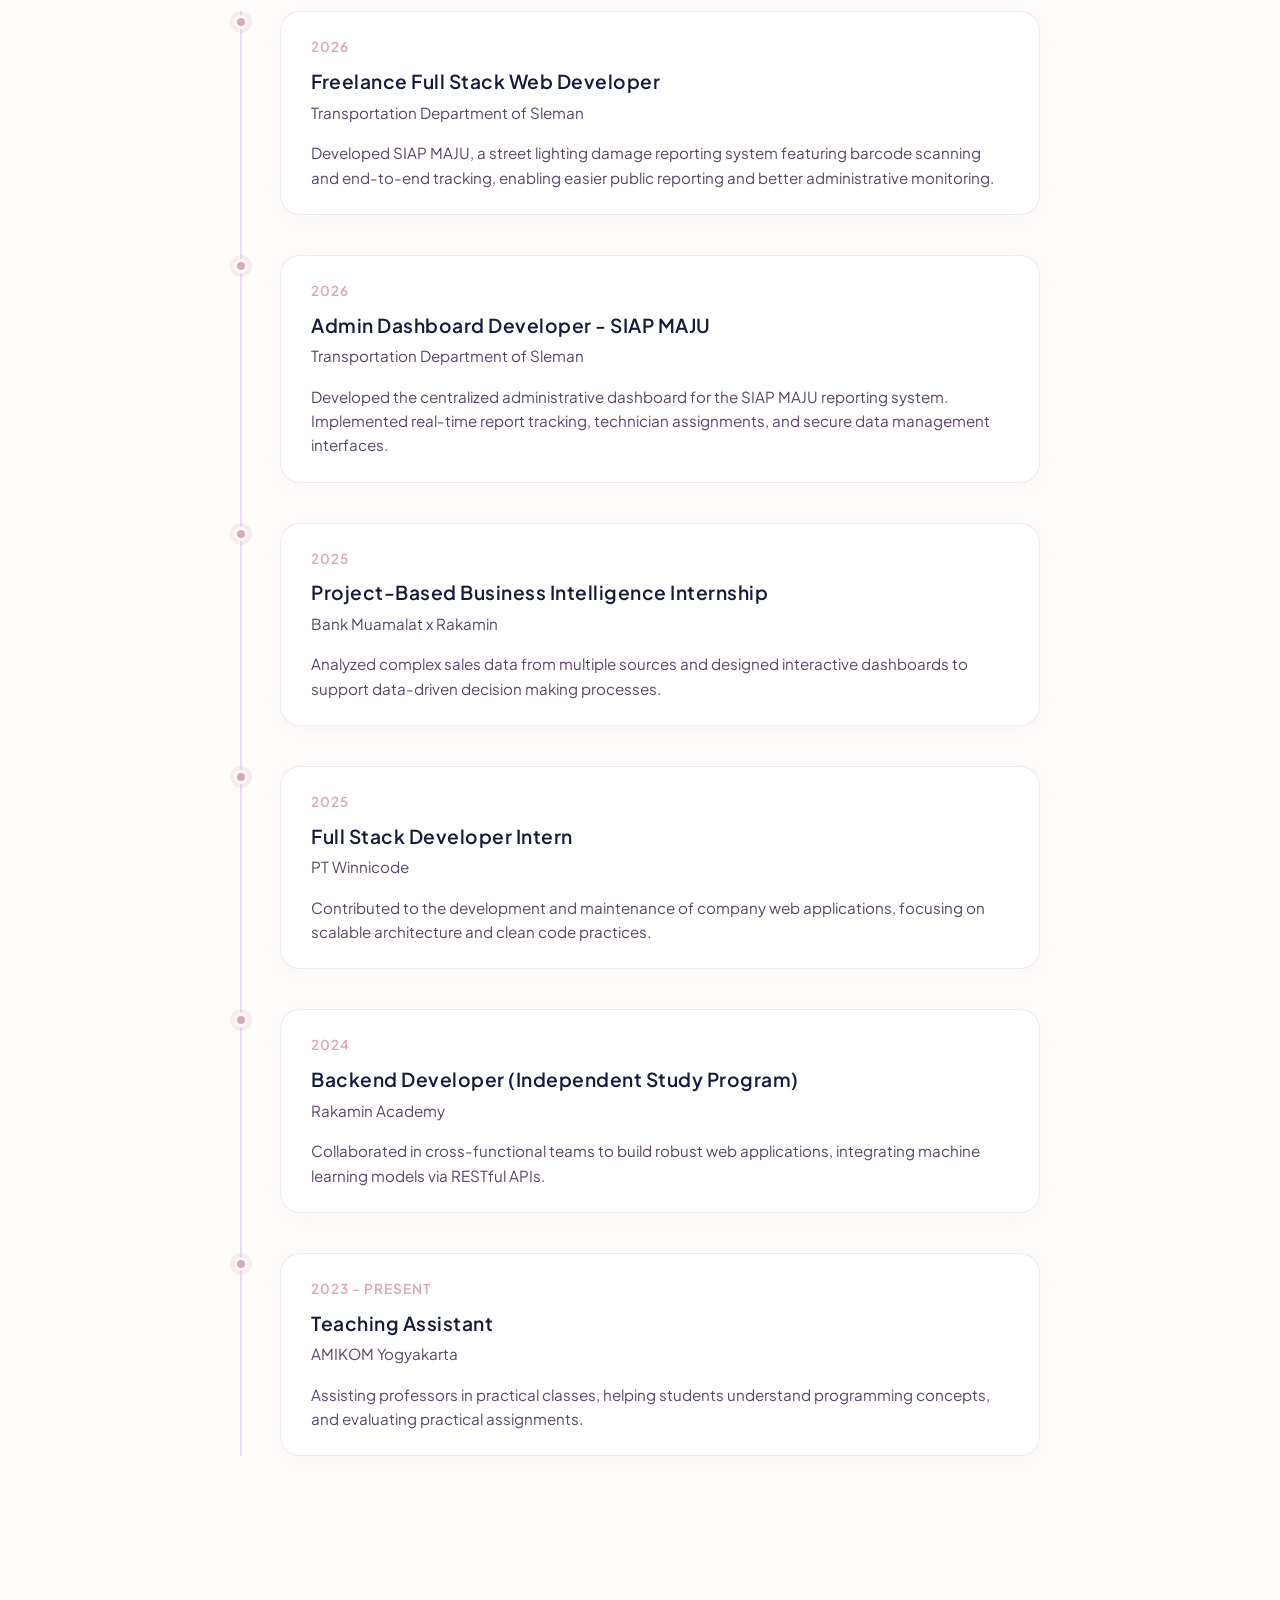
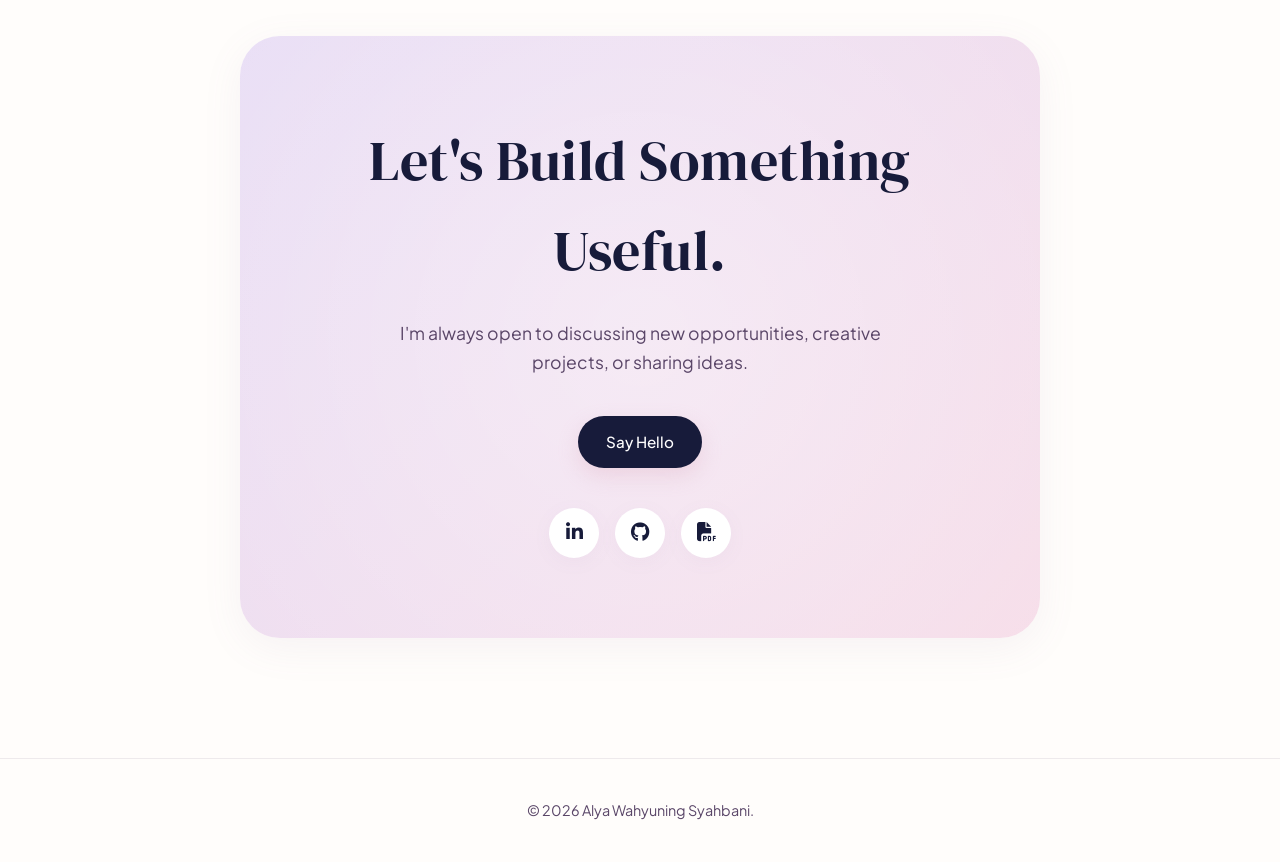
==== commit c88c7fca: "Update portfolio" ====
--- a/index.html
+++ b/index.html
@@ -1,342 +1,1291 @@
 <!DOCTYPE html>
-<html lang="id">
+<html lang="en">
 
 <head>
     <meta charset="UTF-8">
     <meta name="viewport" content="width=device-width, initial-scale=1.0">
-    <title>Portofolio | Web Developer</title>
+    <title>Alya | Full Stack Web Developer</title>
+
+    <!-- FontAwesome -->
     <link rel="stylesheet" href="https://cdnjs.cloudflare.com/ajax/libs/font-awesome/6.4.0/css/all.min.css">
+
+    <!-- Custom CSS -->
     <link rel="stylesheet" href="style.css">
 </head>
 
 <body>
 
-    <nav class="navbar">
+    <!-- Navigation -->
+    <nav class="navbar" id="navbar">
         <div class="container nav-container">
-            <a href="#" class="logo">Alya's<span>Portfolio.</span></a>
-            <button class="nav-toggle" aria-label="Buka menu" aria-expanded="false">
+
+            <a href="#home" class="logo">
+                Alya<span>.</span>
+            </a>
+
+            <button class="nav-toggle" id="navToggle" aria-label="Open Menu">
                 <i class="fa-solid fa-bars"></i>
             </button>
-            <div class="nav-links">
-                <a href="#skills">Keahlian</a>
-                <a href="#experience">Pengalaman</a>
-                <a href="#projects">Proyek</a>
+
+            <div class="nav-links" id="navLinks">
+                <a href="#about" class="nav-link">About</a>
+                <a href="#projects" class="nav-link">Projects</a>
+                <a href="#skills" class="nav-link">Skills</a>
+                <a href="#experience" class="nav-link">Experience</a>
+
+                <a href="#contact" class="nav-link nav-cta">
+                    Let's Connect &rarr;
+                </a>
             </div>
+
         </div>
     </nav>
 
-    <header class="hero container">
-        <div class="profile-img">
-            <button id="profileBtn" class="profile-btn" aria-label="Lihat foto profil">
-                <img src="img/profil.jpeg" alt="Foto Profil">
-            </button>
+
+    <!-- =====================================================
+         HERO SECTION
+         ===================================================== -->
+
+    <header id="home" class="hero">
+
+        <div class="container hero-container">
+
+            <!-- HERO CONTENT -->
+            <div class="hero-content reveal">
+
+                <span class="hero-subtitle">
+                    Hi, I'm
+                </span>
+
+                <h1>
+                    Alya Wahyuning
+                    <span class="highlight">Syahbani</span>
+                </h1>
+
+                <p>
+                    A Full-Stack Developer who enjoys turning real-world
+                    needs into useful digital products.
+                </p>
+
+                <div class="btn-group">
+
+                    <a href="#projects" class="btn btn-primary">
+                        View My Projects
+                    </a>
+
+                    <a href="https://drive.google.com/file/d/1tThTZbQ6rwvaez4oycPSZ0WqF4ZFjVON/view?usp=sharing"
+                        target="_blank" class="btn btn-outline">
+                        <i class="fa-regular fa-file-pdf"></i>
+                        Download CV
+                    </a>
+
+                </div>
+
+            </div>
+
+
+            <!-- =================================================
+                 HERO VISUAL
+                 ================================================= -->
+
+            <div class="hero-visual reveal">
+
+                <!-- Pastel wavy backdrop -->
+                <div class="hero-blob"></div>
+
+                <!-- Decorative Heart -->
+                <div class="hero-decoration dec-1">
+                    <i class="fa-regular fa-heart"></i>
+                </div>
+
+                <!-- Decorative Sparkle -->
+                <div class="hero-decoration dec-2">
+                    <i class="fa-solid fa-sparkles"></i>
+                </div>
+
+                <!-- Portrait Frame -->
+                <div class="hero-frame">
+                    <div class="hero-frame-inner">
+                        <img src="img/profil.png" alt="Alya Wahyuning Syahbani" class="hero-img">
+                    </div>
+                </div>
+
+
+            </div>
+
         </div>
-        <h1>Halo, Saya <span class="highlight">Alya Wahyuning Syahbani</span></h1>
-        <p class="subtitle">Berpengalaman mengembangkan aplikasi dan sistem dengan antarmuka bersih serta performa yang
-            andal dan efisien.</p>
-        <div class="btn-group">
-            <a href="#projects" class="btn btn-primary">Lihat Karya</a>
-            <a href="#contact" class="btn btn-outline">Hubungi Saya</a>
+
+    </header>
+
+
+    <!-- =====================================================
+         ABOUT SECTION
+         ===================================================== -->
+
+    <section id="about" class="section section-alt">
+
+        <div class="container">
+
+            <div class="section-header reveal">
+
+                <h2 class="section-title">
+                    About Me
+                </h2>
+
+                <p class="section-desc">
+                    A little background on who I am and how I work.
+                </p>
+
+            </div>
+
+
+            <div class="about-grid">
+
+                <div class="about-text reveal">
+
+                    <p>
+                        I am an Information Systems graduate with a passion for building digital products that make
+                        everyday processes simpler and more useful. My experience in web development has taught me to
+                        look beyond the code—to understand the problem, collaborate with others, and turn ideas into
+                        practical solutions.
+                    </p>
+
+                    <p>
+                        Through my projects, I have learned to approach development through experimentation and
+                        continuous learning. I enjoy exploring new technologies, improving my technical skills, and
+                        finding better ways to create products that are meaningful to their users.
+                    </p>
+
+                </div>
+
+
+                <div class="strengths-grid reveal">
+
+                    <div class="strength-card">
+
+                        <div class="strength-icon">
+                            <i class="fa-solid fa-puzzle-piece"></i>
+                        </div>
+
+                        <h4>
+                            Problem Solver
+                        </h4>
+
+                    </div>
+
+
+                    <div class="strength-card">
+
+                        <div class="strength-icon">
+                            <i class="fa-solid fa-users"></i>
+                        </div>
+
+                        <h4>
+                            Team Player
+                        </h4>
+
+                    </div>
+
+
+                    <div class="strength-card">
+
+                        <div class="strength-icon">
+                            <i class="fa-solid fa-book-open-reader"></i>
+                        </div>
+
+                        <h4>
+                            Continuous Learner
+                        </h4>
+
+                    </div>
+
+
+                    <div class="strength-card">
+
+                        <div class="strength-icon">
+                            <i class="fa-regular fa-face-smile"></i>
+                        </div>
+
+                        <h4>
+                            User-Focused
+                        </h4>
+
+                    </div>
+
+                </div>
+
+
+            </div>
+
         </div>
-    </header>
-
-    <section id="projects" class="section container">
-        <h2 class="section-title">Proyek Pilihan</h2>
-        <p class="section-desc">Geser untuk melihat beberapa karya web dan antarmuka yang pernah saya buat.</p>
-
-        <div class="slider-wrapper">
-            <button class="slider-btn prev-btn" aria-label="Geser Kiri">❮</button>
-
-            <div class="project-slider" id="projectSlider">
-
-                <div class="card project-card">
-                    <img src="img/proyek/siapmaju.png" alt="SIAP MAJU" class="project-img">
+
+    </section>
+
+
+    <!-- =====================================================
+         PROJECTS SECTION
+         ===================================================== -->
+
+    <section id="projects" class="section">
+
+        <div class="container">
+
+            <div class="section-header reveal">
+
+                <h2 class="section-title">
+                    Featured Projects
+                </h2>
+
+                <p class="section-desc">
+                    A selection of my recent full-stack development
+                    and data projects.
+                </p>
+
+            </div>
+
+
+            <div class="projects-grid">
+
+
+                <!-- Project 1 -->
+                <div class="project-card reveal">
+
+                    <div class="project-img-wrapper">
+
+                        <img src="img/proyek/siapmaju.png" alt="SIAP MAJU" class="project-img">
+
+
+                    </div>
+
+
                     <div class="project-content">
-                        <h3>SIAP MAJU</h3>
-                        <p>Sistem pelaporan kerusakan lampu jalan berbasis web dengan fitur barcode scanning dan
-                            tracking status. Sistem membantu mempermudah proses pelaporan serta monitoring tindak lanjut
-                            kerusakan.</p>
-                    </div>
-                </div>
-
-                <div class="card project-card">
-                    <img src="img/proyek/admin.png" alt="Admin SIAP MAJU" class="project-img">
+
+                        <div class="project-meta">
+
+                            <span class="project-type">
+                                Work Assignment
+                            </span>
+
+                            <span class="project-year">
+                                2026
+                            </span>
+
+                        </div>
+
+
+                        <h3 class="project-title">
+                            SIAP MAJU
+                        </h3>
+
+
+                        <p class="project-desc">
+                            A web-based street lighting damage reporting
+                            system with barcode scanning and real-time tracking.
+                        </p>
+
+
+                        <div class="project-tech">
+
+                            <span class="tech-tag">
+                                PHP
+                            </span>
+
+                            <span class="tech-tag">
+                                MySQL
+                            </span>
+
+                            <span class="tech-tag">
+                                Bootstrap
+                            </span>
+
+                            <span class="tech-tag">
+                                JavaScript
+                            </span>
+
+                            <span class="tech-tag">
+                                Chart.js
+                            </span>
+
+                        </div>
+
+
+                        <a href="siap-maju.html" class="project-link">
+                            View Case Study
+                            <i class="fa-solid fa-arrow-right"></i>
+                        </a>
+
+                    </div>
+
+                </div>
+
+
+                <!-- Project: Admin SIAP MAJU -->
+                <div class="project-card reveal">
+
+                    <div class="project-img-wrapper">
+
+                        <img src="img/proyek/admin.png" alt="Admin SIAP MAJU Dashboard" class="project-img">
+
+
+                    </div>
+
+
                     <div class="project-content">
-                        <h3>Admin SIAP MAJU</h3>
-                        <p>Dashboard administratif untuk mengelola laporan kerusakan lampu jalan secara terpusat.
-                            Memungkinkan admin memantau, memproses, dan menindaklanjuti laporan yang masuk dari
-                            masyarakat.</p>
-                    </div>
-                </div>
-
-                <div class="card project-card">
-                    <img src="img/proyek/smartcounting.png" alt="smartcounting" class="project-img">
+
+                        <div class="project-meta">
+
+                            <span class="project-type">
+                                Work Assignment
+                            </span>
+
+                            <span class="project-year">
+                                2026
+                            </span>
+
+                        </div>
+
+
+                        <h3 class="project-title">
+                            Admin Dashboard - SIAP MAJU
+                        </h3>
+
+
+                        <p class="project-desc">
+                            An administrative dashboard for managing street lighting assets, monitoring public reports,
+                            and supporting field operations.
+                        </p>
+
+
+                        <div class="project-tech">
+
+                            <span class="tech-tag">
+                                PHP
+                            </span>
+
+                            <span class="tech-tag">
+                                MySQL
+                            </span>
+
+                            <span class="tech-tag">
+                                Bootstrap
+                            </span>
+
+                            <span class="tech-tag">
+                                JavaScript
+                            </span>
+
+                            <span class="tech-tag">
+                                Chart.js
+                            </span>
+
+                        </div>
+
+
+                        <a href="admin.html" class="project-link">
+                            View Case Study
+                            <i class="fa-solid fa-arrow-right"></i>
+                        </a>
+
+                    </div>
+
+                </div>
+
+
+                <!-- Project 2 -->
+                <div class="project-card reveal">
+
+                    <div class="project-img-wrapper">
+
+                        <img src="img/proyek/smartcounting.png" alt="Smartcounting CCTV Dashboard" class="project-img">
+
+
+                    </div>
+
+
                     <div class="project-content">
-                        <h3>Smartcounting CCTV Dashboard</h3>
-                        <p>Aplikasi monitoring lalu lintas berbasis CCTV yang mengintegrasikan data dari 10+ titik CCTV
-                            ke dalam dashboard terpusat. Dilengkapi analisis volume kendaraan, VCR, visualisasi data,
-                            dan pelaporan untuk mendukung monitoring operasional.</p>
-                    </div>
-                </div>
-
-                <div class="card project-card">
-                    <img src="img/proyek/kerjaku.png" alt="KerjaKU" class="project-img">
+
+                        <div class="project-meta">
+
+                            <span class="project-type">
+                                Work Assignment
+                            </span>
+
+                            <span class="project-year">
+                                2026
+                            </span>
+
+                        </div>
+
+
+                        <h3 class="project-title">
+                            Smartcounting CCTV
+                        </h3>
+
+
+                        <p class="project-desc">
+                            Traffic monitoring dashboard integrating data
+                            from 10+ CCTV points for volume analysis and reporting.
+                        </p>
+
+
+                        <div class="project-tech">
+
+                            <span class="tech-tag">
+                                PHP
+                            </span>
+
+                            <span class="tech-tag">
+                                MySQL
+                            </span>
+
+                            <span class="tech-tag">
+                                Bootstrap
+                            </span>
+
+                            <span class="tech-tag">
+                                JavaScript
+                            </span>
+
+                            <span class="tech-tag">
+                                Chart.js
+                            </span>
+
+                        </div>
+
+
+                        <a href="smartcounting.html" class="project-link">
+                            View Case Study
+                            <i class="fa-solid fa-arrow-right"></i>
+                        </a>
+
+                    </div>
+
+                </div>
+
+
+                <!-- Project 3 -->
+                <div class="project-card reveal">
+
+                    <div class="project-img-wrapper">
+
+                        <img src="img/proyek/kerjaku.png" alt="KerjaKU" class="project-img">
+
+
+                    </div>
+
+
                     <div class="project-content">
-                        <h3>KerjaKU</h3>
-                        <p>Sistem presensi dan manajemen aktivitas kerja berbasis web dengan fitur face recognition.
-                            Menyediakan dashboard terpusat untuk membantu monitoring kehadiran dan aktivitas karyawan.
+
+                        <div class="project-meta">
+
+                            <span class="project-type">
+                                Work Assignment
+                            </span>
+
+                            <span class="project-year">
+                                2025
+                            </span>
+
+                        </div>
+
+
+                        <h3 class="project-title">
+                            KerjaKU
+                        </h3>
+
+
+                        <p class="project-desc">
+                            Attendance and work activity management system
+                            utilizing face recognition technology.
                         </p>
-                    </div>
-                </div>
-
-                <div class="card project-card">
-                    <img src="img/proyek/medipulse.png" alt="MEDIPULSE" class="project-img">
+
+
+                        <div class="project-tech">
+
+                            <span class="tech-tag">
+                                Laravel
+                            </span>
+
+                            <span class="tech-tag">
+                                PHP
+                            </span>
+
+                            <span class="tech-tag">
+                                MySQL
+                            </span>
+
+                            <span class="tech-tag">
+                                Face Recognition API
+                            </span>
+
+                            <span class="tech-tag">
+                                JavaScript
+                            </span>
+
+
+
+                        </div>
+
+
+                        <a href="kerjaku.html" class="project-link">
+                            View Case Study
+                            <i class="fa-solid fa-arrow-right"></i>
+                        </a>
+
+                    </div>
+
+                </div>
+
+
+                <!-- Project 4 -->
+                <div class="project-card reveal">
+
+                    <div class="project-img-wrapper">
+
+                        <img src="img/proyek/medipulse.png" alt="MEDIPULSE" class="project-img">
+
+
+                    </div>
+
+
                     <div class="project-content">
-                        <h3>MEDIPULSE</h3>
-                        <p>Aplikasi web untuk mengelola jadwal dan pengingat konsumsi obat secara terstruktur.
-                            Dilengkapi fitur pencatatan obat, perhitungan kondisi tubuh, dan integrasi machine learning
-                            untuk mendukung analisis pengguna.</p>
-                        <a href="https://github.com/AlyaaWS/Finpro-Digisehat-Kelompok-7" target="_blank"
-                            class="project-link">
-                            Lihat GitHub <i class="fa-solid fa-arrow-up-right-from-square"></i>
+
+                        <div class="project-meta">
+
+                            <span class="project-type">
+                                Class Assignment
+                            </span>
+
+                            <span class="project-year">
+                                2024
+                            </span>
+
+                        </div>
+
+
+                        <h3 class="project-title">
+                            MEDIPULSE
+                        </h3>
+
+
+                        <p class="project-desc">
+                            Web application for managing medication schedules,
+                            integrated with machine learning for health
+                            condition analysis.
+                        </p>
+
+
+                        <div class="project-tech">
+
+                            <span class="tech-tag">
+                                FastAPI
+                            </span>
+
+                            <span class="tech-tag">
+                                React
+                            </span>
+
+                            <span class="tech-tag">
+                                PostgreSQL
+                            </span>
+
+                        </div>
+
+
+                        <a href="medipulse.html" class="project-link">
+                            View Case Study
+                            <i class="fa-solid fa-arrow-right"></i>
                         </a>
-                    </div>
-                </div>
-
-                <div class="card project-card">
-                    <img src="img/proyek/galeri.png" alt="Landingpage Galeri Wisata" class="project-img">
+
+                    </div>
+
+                </div>
+
+
+                <!-- HIDDEN PROJECTS START
+                <!~~ Project 5 ~~>
+                <div class="project-card reveal">
+
+                    <div class="project-img-wrapper">
+
+                        <img src="img/proyek/pbi.png" alt="Sales Analysis Dashboard" class="project-img">
+
+
+                    </div>
+
+
                     <div class="project-content">
-                        <h3>Landingpage Galeri Wisata</h3>
-                        <p>Website galeri wisata yang menyajikan informasi dan visual berbagai destinasi secara
-                            terstruktur. Dirancang dengan antarmuka responsif untuk memberikan pengalaman eksplorasi
-                            yang nyaman bagi pengguna.</p>
-                        <a href="https://alyaaws.github.io/Landing-Page-Galeri-Wisata/" target="_blank"
-                            class="project-link">
-                            Lihat Website <i class="fa-solid fa-arrow-up-right-from-square"></i>
+
+                        <div class="project-meta">
+
+                            <span class="project-type">
+                                Class Project
+                            </span>
+
+                            <span class="project-year">
+                                2025
+                            </span>
+
+                        </div>
+
+
+                        <h3 class="project-title">
+                            Sales Analysis Dashboard
+                        </h3>
+
+
+                        <p class="project-desc">
+                            Data processing and visualization project resulting
+                            in an interactive dashboard to support data-driven
+                            decisions.
+                        </p>
+
+
+                        <div class="project-tech">
+
+                            <span class="tech-tag">
+                                SQL
+                            </span>
+
+                            <span class="tech-tag">
+                                Looker Studio
+                            </span>
+
+                            <span class="tech-tag">
+                                Excel
+                            </span>
+
+                        </div>
+
+
+                        <a href="pbi-analysis.html" class="project-link">
+                            View Case Study
+                            <i class="fa-solid fa-arrow-right"></i>
                         </a>
-                    </div>
-                </div>
-
-                <div class="card project-card">
-                    <img src="img/proyek/makeup.png" alt="Make Up Katalog" class="project-img">
+
+                    </div>
+
+                </div>
+
+
+                <!~~ Project 6 ~~>
+                <div class="project-card reveal">
+
+                    <div class="project-img-wrapper">
+
+                        <img src="img/proyek/makeup.png" alt="Makeup Marketplace" class="project-img">
+
+
+                    </div>
+
+
                     <div class="project-content">
-                        <h3>Website Marketplace Makeup</h3>
-                        <p>Website marketplace makeup dengan fitur katalog produk, kategori, keranjang belanja, dan
-                            integrasi payment gateway. Dikembangkan untuk mendukung proses pencarian produk hingga
-                            transaksi pengguna.</p>
-                        <a href="https://github.com/AlyaaWS/website_marketplace" target="_blank" class="project-link">
-                            Lihat GitHub <i class="fa-solid fa-arrow-up-right-from-square"></i>
+
+                        <div class="project-meta">
+
+                            <span class="project-type">
+                                Class Project
+                            </span>
+
+                            <span class="project-year">
+                                2023
+                            </span>
+
+                        </div>
+
+
+                        <h3 class="project-title">
+                            Makeup Marketplace
+                        </h3>
+
+
+                        <p class="project-desc">
+                            E-commerce platform featuring product catalogs,
+                            shopping cart, and payment gateway integration.
+                        </p>
+
+
+                        <div class="project-tech">
+
+                            <span class="tech-tag">
+                                CodeIgniter
+                            </span>
+
+                            <span class="tech-tag">
+                                Midtrans
+                            </span>
+
+                            <span class="tech-tag">
+                                MySQL
+                            </span>
+
+                        </div>
+
+
+                        <a href="makeup-marketplace.html" class="project-link">
+                            View Case Study
+                            <i class="fa-solid fa-arrow-right"></i>
                         </a>
-                    </div>
-                </div>
-
-                <div class="card project-card">
-                    <img src="img/proyek/pbi.png" alt="pbi" class="project-img">
+
+                    </div>
+
+                </div>
+
+                <!~~ Project 7 ~~>
+                <div class="project-card reveal">
+                    <div class="project-img-wrapper">
+                        <img src="img/proyek/galeri.png" alt="Galeri Wisata" class="project-img">
+
+                    </div>
                     <div class="project-content">
-                        <h3>Project-Based Internship Analisis Penjualan</h3>
-                        <p>Project analisis penjualan yang mengolah data dari berbagai sumber menjadi informasi dan
-                            visualisasi yang terstruktur. Menghasilkan dashboard interaktif untuk menganalisis performa
-                            penjualan dan mendukung pengambilan keputusan berbasis data.</p>
-                        <a href="https://github.com/AlyaaWS/Data-Master-PBI" target="_blank" class="project-link">
-                            Lihat GitHub <i class="fa-solid fa-arrow-up-right-from-square"></i>
+                        <div class="project-meta">
+                            <span class="project-type">Web Development</span>
+                            <span class="project-year">2023</span>
+                        </div>
+                        <h3 class="project-title">Galeri Wisata</h3>
+                        <p class="project-desc">A photo gallery website showcasing various tourist destinations with an
+                            interactive UI.</p>
+                        <div class="project-tech">
+                            <span class="tech-tag">HTML</span>
+                            <span class="tech-tag">CSS</span>
+                            <span class="tech-tag">JavaScript</span>
+                        </div>
+                        <a href="galeri-wisata.html" class="project-link">View Case Study<i
+                                class="fa-solid fa-arrow-right"></i></a>
+                    </div>
+                </div>
+
+                <!~~ Project 8 ~~>
+                <div class="project-card reveal">
+                    <div class="project-img-wrapper">
+                        <img src="img/proyek/haidtracker.png" alt="Haidtracker" class="project-img">
+
+                    </div>
+                    <div class="project-content">
+                        <div class="project-meta">
+                            <span class="project-type">Web Application</span>
+                            <span class="project-year">2024</span>
+                        </div>
+                        <h3 class="project-title">Haidtracker</h3>
+                        <p class="project-desc">A menstruation tracker web application to help users log and predict
+                            their cycles.</p>
+                        <div class="project-tech">
+                            <span class="tech-tag">PHP</span>
+                            <span class="tech-tag">MySQL</span>
+                        </div>
+                        <a href="haidtracker.html" class="project-link">View Case Study<i
+                                class="fa-solid fa-arrow-right"></i></a>
+                    </div>
+                </div>
+
+
+
+                HIDDEN PROJECTS END -->
+            </div>
+
+        </div>
+
+    </section>
+
+
+    <!-- =====================================================
+         SKILLS SECTION
+         ===================================================== -->
+
+    <section id="skills" class="section section-alt">
+
+        <div class="container">
+
+            <div class="section-header reveal">
+
+                <h2 class="section-title">
+                    Skills & Tools
+                </h2>
+
+                <p class="section-desc">
+                    Technologies and tools I use to build digital solutions.
+                </p>
+
+            </div>
+
+
+            <div class="skills-grid reveal">
+
+
+                <!-- Frontend -->
+                <div class="skill-category">
+
+                    <h3>
+                        <i class="fa-solid fa-layer-group"></i>
+                        Frontend
+                    </h3>
+
+                    <div class="skill-list">
+
+                        <span class="skill-item">
+                            HTML5 & CSS3
+                        </span>
+
+                        <span class="skill-item">
+                            JavaScript
+                        </span>
+
+                        <span class="skill-item">
+                            React.js
+                        </span>
+
+                        <span class="skill-item">
+                            Bootstrap
+                        </span>
+
+                        <span class="skill-item">
+                            Blade
+                        </span>
+
+                        <span class="skill-item">
+                            Chart.js
+                        </span>
+
+                    </div>
+
+                </div>
+
+
+                <!-- Backend -->
+                <div class="skill-category">
+
+                    <h3>
+                        <i class="fa-solid fa-server"></i>
+                        Backend
+                    </h3>
+
+                    <div class="skill-list">
+
+                        <span class="skill-item">
+                            PHP
+                        </span>
+
+                        <span class="skill-item">
+                            Laravel
+                        </span>
+
+                        <span class="skill-item">
+                            CodeIgniter 3
+                        </span>
+
+                        <span class="skill-item">
+                            RESTful API
+                        </span>
+
+                        <span class="skill-item">
+                            FastAPI
+                        </span>
+
+                        <span class="skill-item">
+                            OAuth2
+                        </span>
+
+                    </div>
+
+                </div>
+
+
+                <!-- Database -->
+                <div class="skill-category">
+
+                    <h3>
+                        <i class="fa-solid fa-database"></i>
+                        Database
+                    </h3>
+
+                    <div class="skill-list">
+
+                        <span class="skill-item">
+                            MySQL
+                        </span>
+
+                        <span class="skill-item">
+                            PostgreSQL
+                        </span>
+
+                        <span class="skill-item">
+                            SQLite
+                        </span>
+
+                        <span class="skill-item">
+                            SQL Server
+                        </span>
+
+                        <span class="skill-item">
+                            Database Design
+                        </span>
+
+                    </div>
+
+                </div>
+
+
+                <!-- Data & Visualization -->
+                <div class="skill-category">
+
+                    <h3>
+                        <i class="fa-solid fa-chart-pie"></i>
+                        Data & Visualization
+                    </h3>
+
+                    <div class="skill-list">
+
+                        <span class="skill-item">
+                            SQL
+                        </span>
+
+                        <span class="skill-item">
+                            Google BigQuery
+                        </span>
+
+                        <span class="skill-item">
+                            Looker Studio
+                        </span>
+
+                        <span class="skill-item">
+                            Excel
+                        </span>
+
+                    </div>
+
+                </div>
+
+
+                <!-- Tools & Design -->
+                <div class="skill-category">
+
+                    <h3>
+                        <i class="fa-solid fa-pen-ruler"></i>
+                        Tools & Design
+                    </h3>
+
+                    <div class="skill-list">
+
+                        <span class="skill-item">
+                            Git
+                        </span>
+
+                        <span class="skill-item">
+                            GitHub
+                        </span>
+
+                        <span class="skill-item">
+                            Figma
+                        </span>
+
+                        <span class="skill-item">
+                            UI Design
+                        </span>
+
+                    </div>
+
+                </div>
+
+
+            </div>
+
+        </div>
+
+    </section>
+
+
+    <!-- =====================================================
+         EXPERIENCE SECTION
+         ===================================================== -->
+
+    <section id="experience" class="section">
+
+        <div class="container">
+
+            <div class="section-header reveal">
+
+                <h2 class="section-title">
+                    Experience
+                </h2>
+
+                <p class="section-desc">
+                    My professional journey and academic involvement.
+                </p>
+
+            </div>
+
+
+            <div class="timeline-container reveal">
+
+                <div class="timeline">
+
+
+                    <!-- Experience 1 -->
+                    <div class="timeline-item">
+
+                        <div class="timeline-dot"></div>
+
+                        <div class="timeline-content">
+
+                            <div class="timeline-date">
+                                2026
+                            </div>
+
+                            <h3 class="timeline-title">
+                                Freelance Full Stack Web Developer
+                            </h3>
+
+                            <div class="timeline-company">
+                                Transportation Department of Sleman
+                            </div>
+
+                            <p class="timeline-desc">
+                                Developed SIAP MAJU, a street lighting damage
+                                reporting system featuring barcode scanning
+                                and end-to-end tracking, enabling easier
+                                public reporting and better administrative
+                                monitoring.
+                            </p>
+
+                        </div>
+
+                    </div>
+
+
+                    <!-- Experience: Admin SIAP MAJU -->
+                    <div class="timeline-item">
+
+                        <div class="timeline-dot"></div>
+
+                        <div class="timeline-content">
+
+                            <div class="timeline-date">
+                                2026
+                            </div>
+
+                            <h3 class="timeline-title">
+                                Admin Dashboard Developer - SIAP MAJU
+                            </h3>
+
+                            <div class="timeline-company">
+                                Transportation Department of Sleman
+                            </div>
+
+                            <p class="timeline-desc">
+                                Developed the centralized administrative dashboard for the SIAP MAJU reporting system.
+                                Implemented real-time report tracking, technician assignments, and secure data
+                                management interfaces.
+                            </p>
+
+                        </div>
+
+                    </div>
+
+
+                    <!-- Experience 2 -->
+                    <div class="timeline-item">
+
+                        <div class="timeline-dot"></div>
+
+                        <div class="timeline-content">
+
+                            <div class="timeline-date">
+                                2025
+                            </div>
+
+                            <h3 class="timeline-title">
+                                Project-Based Business Intelligence Internship
+                            </h3>
+
+                            <div class="timeline-company">
+                                Bank Muamalat x Rakamin
+                            </div>
+
+                            <p class="timeline-desc">
+                                Analyzed complex sales data from multiple
+                                sources and designed interactive dashboards
+                                to support data-driven decision making
+                                processes.
+                            </p>
+
+                        </div>
+
+                    </div>
+
+
+                    <!-- Experience 3 -->
+                    <div class="timeline-item">
+
+                        <div class="timeline-dot"></div>
+
+                        <div class="timeline-content">
+
+                            <div class="timeline-date">
+                                2025
+                            </div>
+
+                            <h3 class="timeline-title">
+                                Full Stack Developer Intern
+                            </h3>
+
+                            <div class="timeline-company">
+                                PT Winnicode
+                            </div>
+
+                            <p class="timeline-desc">
+                                Contributed to the development and maintenance
+                                of company web applications, focusing on
+                                scalable architecture and clean code practices.
+                            </p>
+
+                        </div>
+
+                    </div>
+
+
+                    <!-- Experience 4 -->
+                    <div class="timeline-item">
+
+                        <div class="timeline-dot"></div>
+
+                        <div class="timeline-content">
+
+                            <div class="timeline-date">
+                                2024
+                            </div>
+
+                            <h3 class="timeline-title">
+                                Backend Developer (Independent Study Program)
+                            </h3>
+
+                            <div class="timeline-company">
+                                Rakamin Academy
+                            </div>
+
+                            <p class="timeline-desc">
+                                Collaborated in cross-functional teams to
+                                build robust web applications, integrating
+                                machine learning models via RESTful APIs.
+                            </p>
+
+                        </div>
+
+                    </div>
+
+
+                    <!-- Experience 5 -->
+                    <div class="timeline-item">
+
+                        <div class="timeline-dot"></div>
+
+                        <div class="timeline-content">
+
+                            <div class="timeline-date">
+                                2023 - Present
+                            </div>
+
+                            <h3 class="timeline-title">
+                                Teaching Assistant
+                            </h3>
+
+                            <div class="timeline-company">
+                                AMIKOM Yogyakarta
+                            </div>
+
+                            <p class="timeline-desc">
+                                Assisting professors in practical classes,
+                                helping students understand programming
+                                concepts, and evaluating practical assignments.
+                            </p>
+
+                        </div>
+
+                    </div>
+
+
+                </div>
+
+
+            </div>
+
+        </div>
+
+    </section>
+
+
+    <!-- =====================================================
+         CONTACT SECTION
+         ===================================================== -->
+
+    <section id="contact" class="contact-section">
+
+        <div class="container">
+
+            <div class="contact-box reveal">
+
+                <div class="contact-content">
+
+                    <h2>
+                        Let's Build Something Useful.
+                    </h2>
+
+                    <p>
+                        I'm always open to discussing new opportunities,
+                        creative projects, or sharing ideas.
+                    </p>
+
+
+                    <a href="mailto:alyawahyuning93@gmail.com" class="btn btn-primary"
+                        style="background-color: var(--text-primary);">
+                        Say Hello
+                    </a>
+
+
+                    <div class="social-links">
+
+                        <a href="https://www.linkedin.com/in/alya-wahyuning-syahbani-107b14331?utm_source=share_via&utm_content=profile&utm_medium=member_android"
+                            class="social-icon" aria-label="LinkedIn" target="_blank">
+                            <i class="fa-brands fa-linkedin-in"></i>
                         </a>
-                    </div>
-                </div>
-
-                <div class="card project-card">
-                    <img src="img/proyek/nunacraft.png" alt="Nuna Craft" class="project-img">
-                    <div class="project-content">
-                        <h3>NunaCraft</h3>
-                        <p>Website katalog produk bucket bunga yang menampilkan koleksi dan informasi produk secara
-                            visual dan terstruktur. Dirancang untuk memudahkan pengguna mengeksplorasi berbagai pilihan
-                            produk.</p>
-                        <a href="https://github.com/AlyaaWS/NunaCraft" target="_blank" class="project-link">
-                            Lihat GitHub <i class="fa-solid fa-arrow-up-right-from-square"></i>
+
+
+                        <a href="https://github.com/AlyaaWS" class="social-icon" aria-label="GitHub" target="_blank">
+                            <i class="fa-brands fa-github"></i>
                         </a>
-                    </div>
-                </div>
-
-                <div class="card project-card">
-                    <img src="img/proyek/haidtracker.png" alt="Haid Tracker" class="project-img">
-                    <div class="project-content">
-                        <h3>Haid Tracker</h3>
-                        <p>Aplikasi web untuk mencatat dan memantau siklus menstruasi serta riwayat gejala pengguna.
-                            Membantu pengguna melihat dan memahami pola siklus secara lebih terstruktur.</p>
-                    </div>
-                </div>
+
+
+                        <a href="https://drive.google.com/file/d/1tThTZbQ6rwvaez4oycPSZ0WqF4ZFjVON/view?usp=sharing"
+                            class="social-icon" aria-label="Resume" target="_blank">
+                            <i class="fa-solid fa-file-pdf"></i>
+                        </a>
+
+                    </div>
+
+                </div>
+
 
             </div>
 
-            <button class="slider-btn next-btn" aria-label="Geser Kanan">❯</button>
         </div>
+
     </section>
 
-    <section id="skills" class="section container">
-        <h2 class="section-title">Keahlian & Tools</h2>
-        <p class="section-desc">Teknologi, framework, dan perangkat yang saya gunakan untuk membangun aplikasi.</p>
-
-        <div class="grid-3">
-            <div class="card">
-                <h3>⚙️ Backend & Database</h3>
-                <div class="tags">
-                    <span class="tag">PHP</span>
-                    <span class="tag">Laravel</span>
-                    <span class="tag">CodeIgniter (CI)</span>
-                    <span class="tag">MySQL</span>
-                    <span class="tag">RESTful API</span>
-                    <span class="tag">Docker</span>
-                    <span class="tag">CI/CD</span>
-                </div>
-            </div>
-
-            <div class="card">
-                <h3>💻 Frontend</h3>
-                <div class="tags">
-                    <span class="tag">JavaScript</span>
-                    <span class="tag">Blade Template</span>
-                    <span class="tag">Bootstrap</span>
-                    <span class="tag">Basic Tailwind</span>
-                    <span class="tag">HTML5 & CSS3</span>
-                    <span class="tag">React.js</span>
-                </div>
-            </div>
-
-            <div class="card">
-                <h3>🎨 Tools & Desain</h3>
-                <div class="tags">
-                    <span class="tag">VS Code</span>
-                    <span class="tag">Git</span>
-                    <span class="tag">GitHub</span>
-                    <span class="tag">Figma</span>
-                </div>
-            </div>
+
+    <!-- Footer -->
+    <footer>
+
+        <div class="container">
+
+            <p>
+                &copy; 2026 Alya Wahyuning Syahbani.
+            </p>
+
         </div>
-        <div class="tech-slider">
-            <div class="tech-track">
-                <img src="https://cdn.jsdelivr.net/gh/devicons/devicon@latest/icons/php/php-original.svg" alt="PHP"
-                    title="PHP">
-                <img src="https://cdn.jsdelivr.net/gh/devicons/devicon@latest/icons/laravel/laravel-original.svg"
-                    alt="Laravel" title="Laravel">
-                <img src="https://cdn.jsdelivr.net/gh/devicons/devicon@latest/icons/bootstrap/bootstrap-original.svg"
-                    alt="Bootstrap" title="Bootstrap">
-                <img src="https://cdn.jsdelivr.net/gh/devicons/devicon@latest/icons/figma/figma-original.svg"
-                    alt="Figma" title="Figma">
-                <img src="https://cdn.jsdelivr.net/gh/devicons/devicon@latest/icons/mysql/mysql-original-wordmark.svg"
-                    alt="MySQL" title="MySQL">
-                <img src="https://cdn.jsdelivr.net/gh/devicons/devicon@latest/icons/javascript/javascript-original.svg"
-                    alt="JavaScript" title="JavaScript">
-                <img src="https://cdn.jsdelivr.net/gh/devicons/devicon@latest/icons/git/git-original.svg" alt="Git"
-                    title="Git">
-                <img src="https://cdn.jsdelivr.net/gh/devicons/devicon@latest/icons/github/github-original.svg"
-                    class="github-icon" alt="GitHub" title="GitHub">
-                <img src="https://cdn.jsdelivr.net/gh/devicons/devicon@latest/icons/vscode/vscode-original.svg"
-                    alt="VS Code" title="VS Code">
-                <img src="https://cdn.jsdelivr.net/gh/devicons/devicon@latest/icons/tailwindcss/tailwindcss-original.svg"
-                    alt="Tailwind CSS" title="Tailwind CSS">
-
-                <img src="https://cdn.jsdelivr.net/gh/devicons/devicon@latest/icons/php/php-original.svg" alt="PHP">
-                <img src="https://cdn.jsdelivr.net/gh/devicons/devicon@latest/icons/laravel/laravel-original.svg"
-                    alt="Laravel">
-                <img src="https://cdn.jsdelivr.net/gh/devicons/devicon@latest/icons/bootstrap/bootstrap-original.svg"
-                    alt="Bootstrap">
-                <img src="https://cdn.jsdelivr.net/gh/devicons/devicon@latest/icons/figma/figma-original.svg"
-                    alt="Figma">
-                <img src="https://cdn.jsdelivr.net/gh/devicons/devicon@latest/icons/mysql/mysql-original-wordmark.svg"
-                    alt="MySQL">
-                <img src="https://cdn.jsdelivr.net/gh/devicons/devicon@latest/icons/javascript/javascript-original.svg"
-                    alt="JavaScript">
-                <img src="https://cdn.jsdelivr.net/gh/devicons/devicon@latest/icons/git/git-original.svg" alt="Git">
-                <img src="https://cdn.jsdelivr.net/gh/devicons/devicon@latest/icons/github/github-original.svg"
-                    class="github-icon" alt="GitHub">
-                <img src="https://cdn.jsdelivr.net/gh/devicons/devicon@latest/icons/vscode/vscode-original.svg"
-                    alt="VS Code">
-                <img src="https://cdn.jsdelivr.net/gh/devicons/devicon@latest/icons/tailwindcss/tailwindcss-original.svg"
-                    alt="Tailwind CSS">
-            </div>
-        </div>
-    </section>
-
-    <section id="experience" class="section container">
-        <h2 class="section-title">💼 Pengalaman</h2>
-
-        <div class="grid-2">
-
-            <div class="timeline">
-                <div class="timeline-item">
-                    <h4>Freelance Web Developer</h4>
-                    <p class="timeline-date">Dishub Sleman • 2026</p>
-                    <p class="timeline-desc">
-                        Sistem pelaporan PJU dengan fitur scan & tracking.
-                    </p>
-                </div>
-
-                <div class="timeline-item">
-                    <h4>Fullstack Web Developer Intern</h4>
-                    <p class="timeline-date">PT Winnicode • 2025</p>
-                    <p class="timeline-desc">
-                        Pengembangan & maintenance aplikasi web.
-                    </p>
-                </div>
-
-                <div class="timeline-item">
-                    <h4>MSIB Kampus Merdeka Fullstack Developer & Machine Learning</h4>
-                    <p class="timeline-date">Rakamin • 2024</p>
-                    <p class="timeline-desc">
-                        Membangun aplikasi web berbasis tim.
-                    </p>
-                </div>
-            </div>
-
-            <div class="timeline">
-                <div class="timeline-item">
-                    <h4>Asisten Praktikum</h4>
-                    <p class="timeline-date">AMIKOM • 2023 - Sekarang</p>
-                    <p class="timeline-desc">
-                        Membantu dosen dalam kelas praktikum.
-                    </p>
-                </div>
-
-                <div class="timeline-item">
-                    <h4>BI Analyst (Project-Based)</h4>
-                    <p class="timeline-date">Bank Muamalat x Rakamin • 2025</p>
-                    <p class="timeline-desc">
-                        Analisis data & dashboard penjualan.
-                    </p>
-                </div>
-            </div>
-
-        </div>
-    </section>
-
-    <footer id="contact" class="footer">
-        <div class="container">
-            <h2>Mari Berkolaborasi!</h2>
-            <p>Terbuka untuk peluang kerja dan kolaborasi. Jangan ragu untuk menghubungi saya untuk diskusi lebih
-                lanjut.</p>
-            <a href="mailto:alyawahyuning93@gmail.com" class="btn btn-primary mt-4">✉️ Kirim Pesan Email</a>
-            <div class="social-links">
-                <a href="https://www.linkedin.com/in/alya-wahyuning-syahbani-107b14331?utm_source=share_via&utm_content=profile&utm_medium=member_android"
-                    class="social-btn"><i class="fa-brands fa-linkedin"></i> LinkedIn</a>
-                <a href="https://github.com/AlyaaWS" class="social-btn"><i class="fa-brands fa-github"></i> GitHub</a>
-                <a href="https://drive.google.com/file/d/10MeVB08V4Jf7Jd1cMVMapf02lzTz4Ebo/view?usp=sharing"
-                    class="social-btn"><i class="fa-solid fa-envelope"></i>
-                    CV</a>
-            </div>
-            <p class="copyright">&copy; 2026 Alya WS</p>
-        </div>
+
     </footer>
 
-    <div id="imgModal" class="img-modal" aria-hidden="true">
-        <div class="img-modal-content" role="dialog" aria-modal="true">
-            <button class="img-modal-close" aria-label="Tutup">&times;</button>
-            <img id="modalImg" src="img/profil.jpeg" alt="Foto Profil Besar">
-        </div>
-    </div>
-
-    <button id="backToTop" class="back-to-top" aria-label="Kembali ke atas">
-        <i class="fa-solid fa-arrow-up"></i>
-    </button>
-
+
+    <!-- Custom JS -->
     <script src="script.js"></script>
 
 </body>
--- a/style.css
+++ b/style.css
@@ -1,15 +1,54 @@
-@import url("https://fonts.googleapis.com/css2?family=Plus+Jakarta+Sans:wght@400;500;600;700&display=swap");
+@import url("https://fonts.googleapis.com/css2?family=DM+Serif+Display&family=Plus+Jakarta+Sans:wght@300;400;500;600;700&family=Caveat:wght@600&display=swap");
+
+
+/* =========================================================
+   ROOT VARIABLES
+   ========================================================= */
 
 :root {
-  --bg-main: #0f172a;
-  --bg-card: rgba(30, 41, 59, 0.5);
-  --text-light: #f1f5f9;
-  --text-muted: #94a3b8;
-  --primary: #4f46e5;
-  --primary-hover: #4338ca;
-  --cyan: #06b6d4;
-  --border: #334155;
-}
+
+  /* Soft Pastel Color Palette */
+
+  --bg-main: #FFFDFB;
+  --bg-alt: #FFF9F7;
+  --bg-card: #FFFFFF;
+
+  --text-primary: #171B3A;
+  --text-secondary: #5A4668;
+  --text-muted: #8E7C9E;
+
+  --accent-lavender: #E8DDF5;
+  --accent-pink: #F6DCE8;
+  --accent-rose: #D9A7BA;
+  --accent-blue: #DCEAF7;
+
+  --primary: #D9A7BA;
+  --primary-hover: #C58B9E;
+
+  --border: rgba(90, 70, 104, 0.1);
+
+  --shadow-sm:
+    0 4px 20px rgba(135, 116, 150, 0.05);
+
+  --shadow-md:
+    0 10px 40px rgba(135, 116, 150, 0.08);
+
+  --shadow-lg:
+    0 20px 50px rgba(135, 116, 150, 0.15);
+
+  --font-heading:
+    'DM Serif Display',
+    serif;
+
+  --font-body:
+    'Plus Jakarta Sans',
+    sans-serif;
+}
+
+
+/* =========================================================
+   RESET
+   ========================================================= */
 
 * {
   margin: 0;
@@ -17,714 +56,1771 @@
   box-sizing: border-box;
 }
 
+
+html {
+  scroll-behavior: smooth;
+}
+
+
 body {
-  font-family: "Plus Jakarta Sans", sans-serif;
+  font-family: var(--font-body);
+
   background-color: var(--bg-main);
-  color: var(--text-light);
+
+  color: var(--text-primary);
+
   line-height: 1.6;
-  scroll-behavior: smooth;
-}
+
+  overflow-x: hidden;
+}
+
+
+/* =========================================================
+   TYPOGRAPHY
+   ========================================================= */
+
+h1,
+h2,
+h3,
+h4,
+h5,
+h6 {
+
+  font-family: var(--font-heading);
+
+  color: var(--text-primary);
+
+  font-weight: 400;
+
+  letter-spacing: 0.5px;
+}
+
+
+p {
+  color: var(--text-secondary);
+}
+
+
+a {
+  text-decoration: none;
+
+  color: var(--primary);
+
+  transition: all 0.3s ease;
+}
+
+
+/* =========================================================
+   CONTAINER
+   ========================================================= */
 
 .container {
-  max-width: 1000px;
+
+  max-width: 1100px;
+
   margin: 0 auto;
+
   padding: 0 24px;
 }
 
+
+/* =========================================================
+   BUTTONS
+   ========================================================= */
+
+.btn-group {
+
+  display: flex;
+
+  gap: 16px;
+
+  flex-wrap: wrap;
+}
+
+
+.btn {
+
+  display: inline-flex;
+
+  align-items: center;
+
+  justify-content: center;
+
+  gap: 8px;
+
+  padding: 14px 28px;
+
+  border-radius: 50px;
+
+  font-family: var(--font-body);
+
+  font-weight: 500;
+
+  font-size: 0.95rem;
+
+  transition: all 0.3s ease;
+
+  cursor: pointer;
+
+  border: none;
+}
+
+
+.btn-primary {
+
+  background-color: var(--primary);
+
+  color: #fff;
+
+  box-shadow:
+    0 8px 20px rgba(217, 167, 186, 0.3);
+}
+
+
+.btn-primary:hover {
+
+  background-color: var(--primary-hover);
+
+  color: #fff;
+
+  transform: translateY(-3px);
+
+  box-shadow:
+    0 12px 25px rgba(217, 167, 186, 0.4);
+}
+
+
+.btn-outline {
+
+  background-color: transparent;
+
+  color: var(--text-primary);
+
+  border: 1px solid var(--border);
+}
+
+
+.btn-outline:hover {
+
+  background-color: var(--accent-lavender);
+
+  border-color: var(--accent-lavender);
+
+  transform: translateY(-3px);
+}
+
+
+/* =========================================================
+   NAVIGATION
+   ========================================================= */
+
 .navbar {
+
   position: fixed;
+
   width: 100%;
+
   top: 0;
-  background: rgba(15, 23, 42, 0.8);
-  backdrop-filter: blur(10px);
+
+  background:
+    rgba(255, 253, 251, 0.85);
+
+  backdrop-filter: blur(12px);
+
+  -webkit-backdrop-filter: blur(12px);
+
   border-bottom: 1px solid var(--border);
+
   z-index: 100;
+
   padding: 20px 0;
-}
+
+  transition: padding 0.3s ease;
+}
+
+
+.navbar.scrolled {
+
+  padding: 12px 0;
+}
+
 
 .nav-container {
+
   display: flex;
+
   justify-content: space-between;
+
   align-items: center;
 }
 
+
 .logo {
-  font-size: 1.25rem;
-  font-weight: 700;
-  color: var(--text-light);
-  text-decoration: none;
-}
-
-/* Sembunyikan tombol toggle di tampilan desktop; tampilkan hanya di media query mobile */
+
+  font-family: var(--font-heading);
+
+  font-size: 1.5rem;
+
+  color: var(--text-primary);
+}
+
+
+.logo span {
+
+  color: var(--primary);
+
+  font-family: var(--font-body);
+
+  font-size: 1rem;
+
+  margin-left: 4px;
+}
+
+
+.nav-links {
+
+  display: flex;
+
+  align-items: center;
+
+  gap: 32px;
+}
+
+
+.nav-links a {
+
+  color: var(--text-secondary);
+
+  font-size: 0.9rem;
+
+  font-weight: 500;
+
+  position: relative;
+}
+
+
+.nav-links a::after {
+
+  content: '';
+
+  position: absolute;
+
+  width: 0;
+
+  height: 2px;
+
+  bottom: -4px;
+
+  left: 0;
+
+  background-color: var(--primary);
+
+  transition: width 0.3s ease;
+}
+
+
+.nav-links a:hover::after,
+.nav-links a.active::after {
+
+  width: 100%;
+}
+
+
+.nav-links a.active {
+
+  color: var(--text-primary);
+}
+
+
+.nav-cta {
+
+  background-color: var(--accent-lavender);
+
+  color: var(--text-primary) !important;
+
+  padding: 10px 24px;
+
+  border-radius: 50px;
+
+  font-weight: 500;
+}
+
+
+.nav-cta::after {
+
+  display: none;
+}
+
+
+.nav-cta:hover {
+
+  background-color: var(--primary);
+
+  color: #fff !important;
+}
+
+
 .nav-toggle {
+
   display: none;
-}
-
-.logo span {
-  color: var(--primary);
-}
-
-.nav-links a {
-  color: var(--text-muted);
-  text-decoration: none;
-  margin-left: 24px;
-  font-size: 0.9rem;
-  font-weight: 600;
-  transition: color 0.3s;
-}
-
-.nav-links a:hover {
-  color: var(--primary);
-}
+
+  background: transparent;
+
+  border: none;
+
+  font-size: 1.5rem;
+
+  color: var(--text-primary);
+
+  cursor: pointer;
+}
+
+
+/* =========================================================
+   HERO SECTION
+   ========================================================= */
 
 .hero {
-  padding-top: 150px;
-  padding-bottom: 80px;
-  text-align: center;
-  display: flex;
-  flex-direction: column;
-  align-items: center;
-}
-
-@keyframes float {
-  0% {
-    transform: translateY(0px);
-  }
-  50% {
-    transform: translateY(-15px);
-  }
-  100% {
-    transform: translateY(0px);
-  }
-}
-
-.profile-img {
-  width: 120px;
-  height: 120px;
-  border-radius: 50%;
-  background: linear-gradient(to top right, var(--primary), var(--cyan));
-  padding: 4px;
-  margin-bottom: 24px;
-  animation: float 4s ease-in-out infinite; /* Efek Floating */
-  box-shadow: 0 10px 30px rgba(6, 182, 212, 0.3); /* Cahaya Glowing */
-}
-
-.profile-img img {
-  width: 100%;
-  height: 100%;
-  object-fit: cover;
-  border-radius: 50%;
-  border: 4px solid var(--bg-main);
-}
-
-.hero h1 {
-  font-size: 3rem;
-  margin-bottom: 16px;
-  line-height: 1.2;
-}
-
-.highlight {
-  background: linear-gradient(to right, #818cf8, #22d3ee);
-  -webkit-background-clip: text;
-  color: transparent;
-}
-
-.subtitle {
-  color: var(--text-muted);
-  max-width: 600px;
-  margin-bottom: 32px;
-  font-size: 1.1rem;
-}
-
-.btn-group {
-  display: flex;
-  gap: 16px;
-  justify-content: center;
-}
-
-.btn {
-  padding: 12px 28px;
-  border-radius: 50px;
-  text-decoration: none;
-  font-weight: 600;
-  transition: all 0.3s;
-}
-
-.btn-primary {
-  background-color: var(--primary);
-  color: #fff;
-}
-
-.btn-primary:hover {
-  background-color: var(--primary-hover);
-  transform: translateY(-3px);
-  box-shadow: 0 10px 20px rgba(79, 70, 229, 0.3);
-}
-
-.btn-outline {
-  border: 1px solid var(--border);
-  background: transparent;
-  color: #fff;
-}
-
-.btn-outline:hover {
-  background-color: rgba(255, 255, 255, 0.05);
-  transform: translateY(-3px);
-}
-
-.mt-4 {
-  margin-top: 24px;
-  display: inline-block;
-}
-
-.section {
-  padding: 50px 0;
-  border-top: 1px solid rgba(51, 65, 85, 0.5);
-}
-
-.section-title {
-  font-size: 2rem;
-  margin-bottom: 8px;
-}
-
-.section-desc {
-  color: var(--text-muted);
-  margin-bottom: 24px;
-}
-
-.grid-3 {
-  display: grid;
-  grid-template-columns: repeat(auto-fit, minmax(250px, 1fr));
-  gap: 24px;
-}
-
-.grid-2 {
-  display: grid;
-  grid-template-columns: repeat(auto-fit, minmax(300px, 1fr));
-  gap: 40px;
-}
-
-.card {
-  background-color: var(--bg-card);
-  border: 1px solid var(--border);
-  border-radius: 16px;
-  padding: 24px;
-  transition: border-color 0.3s;
-}
-
-.card:hover {
-  border-color: var(--primary);
-}
-
-.card h3 {
-  font-size: 1.1rem;
-  margin-bottom: 16px;
-}
-
-.tags {
-  display: flex;
-  flex-wrap: wrap;
-  gap: 8px;
-}
-
-.tag {
-  background-color: var(--bg-main);
-  border: 1px solid var(--border);
-  color: var(--text-muted);
-  font-size: 0.8rem;
-  padding: 4px 12px;
-  border-radius: 6px;
-}
-
-.timeline {
-  border-left: 2px solid var(--border);
-  padding-left: 24px;
-  margin-left: 12px;
-}
-
-.timeline-item {
   position: relative;
-  margin-bottom: 32px;
-}
-
-.timeline-item::before {
-  content: "";
-  position: absolute;
-  left: -33px;
-  top: 4px;
-  width: 16px;
-  height: 16px;
-  background-color: var(--primary);
-  border: 4px solid var(--bg-main);
-  border-radius: 50%;
-}
-
-.timeline-cyan::before {
-  background-color: var(--cyan);
-}
-
-.timeline-date {
-  color: var(--primary);
-  font-size: 0.85rem;
-  font-weight: 600;
-  margin: 4px 0 8px;
-}
-
-.cyan-text {
-  color: var(--cyan);
-}
-
-.timeline-desc {
-  color: var(--text-muted);
-  font-size: 0.95rem;
-}
-
-.slider-wrapper {
-  position: relative;
+  padding: 120px 0 70px;
+  /* Jarak atas disesuaikan, karena min-height dihapus jarak ini sekarang akurat */
   display: flex;
   align-items: center;
-}
-
-.project-slider {
+  overflow: hidden;
+}
+
+.hero-container {
+  width: 100%;
+
+  display: grid;
+
+  grid-template-columns:
+    1fr 0.9fr;
+
+  align-items: center;
+
+  gap: 40px;
+}
+
+
+/* =========================================================
+   HERO CONTENT
+   ========================================================= */
+
+.hero-content {
+
+  max-width: 650px;
+
+  position: relative;
+
+  z-index: 10;
+}
+
+
+.hero-subtitle {
+
+  display: block;
+
+  margin-bottom: 14px;
+
+  font-family: var(--font-body);
+
+  font-size: 0.9rem;
+
+  font-weight: 700;
+
+  color: var(--primary);
+
+  letter-spacing: 1.5px;
+
+  text-transform: uppercase;
+}
+
+
+.hero h1 {
+
+  margin: 0 0 24px;
+
+  max-width: 680px;
+
+  font-family: var(--font-heading);
+
+  font-size:
+    clamp(3.5rem, 5vw, 5rem);
+
+  line-height: 0.98;
+
+  font-weight: 400;
+
+  letter-spacing: -1.5px;
+
+  color: var(--text-primary);
+}
+
+
+.hero h1 .highlight {
+
+  color: var(--text-primary);
+}
+
+
+.hero p {
+
+  max-width: 590px;
+
+  margin-bottom: 38px;
+
+  font-family: var(--font-body);
+
+  font-size: 1.08rem;
+
+  line-height: 1.75;
+
+  color: var(--text-secondary);
+}
+
+
+/* =========================================================
+   HERO VISUAL
+   ========================================================= */
+
+.hero-visual {
+
+  position: relative;
+
+  width: 540px;
+
+  height: 560px;
+
+  justify-self: end;
+
+  z-index: 3;
+}
+
+
+/* =========================================================
+   PORTRAIT FRAME & BLOB
+   ========================================================= */
+
+.hero-frame {
+  position: absolute;
+  top: 50%;
+  left: 50%;
+  transform: translate(-50%, -50%);
+  width: 320px;
+  height: 330px;
+  /* Tinggi frame diperkecil */
+  border-radius: 30px;
+  border: 10px solid var(--primary);
+  /* Border ditipiskan */
+  background-color: #F8EDF3;
+  box-shadow: 0 20px 40px rgba(0, 0, 0, 0.08);
+  z-index: 2;
+}
+
+.hero-frame-inner {
+  position: absolute;
+  inset: 0;
+  clip-path: polygon(0 -100%, 200% -100%, 200% 100%, 0 100%);
+  pointer-events: none;
+}
+
+.hero-img {
+  position: absolute;
+  bottom: -5px;
+  left: 50%;
+  transform: translateX(-50%) scaleX(-1);
+  width: 100%;
+  height: auto;
+  max-width: none;
+  border-bottom-right-radius: 20px;
+  border-bottom-left-radius: 20px;
+  /* Di CSS kanan bawah, tapi karena di-flip (scaleX(-1)), munculnya di kiri bawah! Radius 20px pas dengan inner frame */
+  filter: drop-shadow(0 15px 25px rgba(0, 0, 0, 0.1));
+}
+
+.hero-blob {
+  position: absolute;
+  top: 50%;
+  left: 50%;
+  transform: translate(-50%, -50%);
+  width: 85%;
+  /* Background gelombang diperkecil */
+  height: 85%;
+  /* Background gelombang diperkecil */
+  background: linear-gradient(135deg, var(--accent-pink), var(--accent-lavender));
+  border-radius: 40% 60% 70% 30% / 40% 50% 60% 50%;
+  animation: morph 8s ease-in-out infinite;
+  opacity: 0.8;
+  z-index: 0;
+}
+
+/* =========================================================
+   DECORATIONS
+   ========================================================= */
+
+.hero-decoration {
+  position: absolute;
+  color: var(--primary);
+  font-size: 1.5rem;
+  z-index: 5;
+  opacity: 0.85;
+  animation: float 4s ease-in-out infinite;
+}
+
+.hero-decoration.dec-1 {
+  top: 40px;
+  left: 30px;
+  transform: rotate(-15deg);
+}
+
+.hero-decoration.dec-2 {
+  top: 50%;
+  right: -30px;
+  font-size: 1.35rem;
+  animation-delay: 1.5s;
+}
+
+
+
+@keyframes float {
+
+  0%,
+  100% {
+
+    transform:
+      translateY(0) rotate(-5deg);
+  }
+
+  50% {
+
+    transform:
+      translateY(-8px) rotate(0deg);
+  }
+}
+
+
+/* =========================================================
+   CURRENTLY EXPLORING
+   ========================================================= */
+
+.currently-exploring {
+
+  margin-top: 55px;
+
   display: flex;
+
+  align-items: center;
+
+  gap: 16px;
+}
+
+
+.currently-exploring>span {
+
+  font-size: 0.82rem;
+
+  color: var(--text-muted);
+
+  font-weight: 600;
+
+  text-transform: uppercase;
+
+  letter-spacing: 0.6px;
+
+  white-space: nowrap;
+}
+
+
+.explore-tags {
+
+  display: flex;
+
+  gap: 10px;
+
+  flex-wrap: wrap;
+}
+
+
+.explore-tag {
+
+  background-color: var(--accent-blue);
+
+  color: var(--text-primary);
+
+  font-size: 0.82rem;
+
+  padding: 7px 17px;
+
+  border-radius: 50px;
+
+  font-weight: 500;
+}
+
+
+/* =========================================================
+   SECTIONS
+   ========================================================= */
+
+.section {
+
+  padding: 60px 0;
+}
+
+
+.section-alt {
+
+  background-color: var(--bg-alt);
+}
+
+
+.section-header {
+
+  margin-bottom: 40px;
+
+  text-align: center;
+}
+
+
+.section-title {
+
+  font-size: 2.8rem;
+
+  margin-bottom: 16px;
+
+  position: relative;
+
+  display: inline-block;
+}
+
+
+.section-title::after {
+
+  content: '';
+
+  position: absolute;
+
+  width: 40px;
+
+  height: 3px;
+
+  background-color: var(--primary);
+
+  bottom: -10px;
+
+  left: 50%;
+
+  transform: translateX(-50%);
+
+  border-radius: 2px;
+}
+
+
+.section-desc {
+
+  font-size: 1.1rem;
+
+  color: var(--text-secondary);
+
+  max-width: 600px;
+
+  margin: 0 auto;
+}
+
+
+/* =========================================================
+   ABOUT SECTION
+   ========================================================= */
+
+.about-grid {
+
+  display: grid;
+
+  grid-template-columns:
+    1fr 1fr;
+
+  gap: 60px;
+
+  align-items: center;
+}
+
+
+.about-text p {
+
+  margin-bottom: 24px;
+
+  font-size: 1.05rem;
+}
+
+
+.strengths-grid {
+
+  display: grid;
+
+  grid-template-columns:
+    1fr 1fr;
+
   gap: 24px;
+}
+
+
+.strength-card {
+
+  background: var(--bg-card);
+
+  padding: 24px;
+
+  border-radius: 20px;
+
+  box-shadow: var(--shadow-sm);
+
+  border: 1px solid var(--border);
+
+  transition: all 0.3s ease;
+
+  display: flex;
+
+  align-items: center;
+
+  gap: 16px;
+}
+
+
+.strength-card:hover {
+
+  transform: translateY(-5px);
+
+  box-shadow: var(--shadow-md);
+
+  border-color: var(--accent-pink);
+}
+
+
+.strength-icon {
+
+  width: 48px;
+
+  height: 48px;
+
+  background-color: var(--accent-lavender);
+
+  border-radius: 12px;
+
+  display: flex;
+
+  align-items: center;
+
+  justify-content: center;
+
+  color: var(--text-primary);
+
+  font-size: 1.2rem;
+}
+
+
+.strength-card h4 {
+
+  font-family: var(--font-body);
+
+  font-size: 1rem;
+
+  font-weight: 600;
+
+  margin: 0;
+}
+
+
+/* =========================================================
+   PROJECTS SECTION
+   ========================================================= */
+
+.projects-grid {
+  display: flex;
   overflow-x: auto;
+  gap: 30px;
+  padding-bottom: 30px; /* Space for scrollbar */
   scroll-snap-type: x mandatory;
-  scroll-behavior: smooth;
-  padding-bottom: 40px;
-  padding-top: 20px;
-  -ms-overflow-style: none;
-  scrollbar-width: none;
-}
-
-.project-slider::-webkit-scrollbar {
-  display: none;
+  scrollbar-width: thin;
+  scrollbar-color: var(--accent-pink) transparent;
+  -webkit-overflow-scrolling: touch;
+}
+
+/* Custom Webkit Scrollbar */
+.projects-grid::-webkit-scrollbar {
+  height: 8px;
+}
+.projects-grid::-webkit-scrollbar-track {
+  background: transparent;
+}
+.projects-grid::-webkit-scrollbar-thumb {
+  background-color: var(--accent-pink);
+  border-radius: 10px;
 }
 
 .project-card {
-  padding: 0;
+  flex: 0 0 min(350px, 85vw); /* Fixed width for slider items */
+  scroll-snap-align: start;
+  background: var(--bg-card);
+  border-radius: 24px;
+  overflow: hidden; /* This overflow hidden is for the card contents (image), not the grid */
+  box-shadow: var(--shadow-sm);
+
+  border: 1px solid var(--border);
+
+  transition:
+    all 0.4s cubic-bezier(0.165,
+      0.84,
+      0.44,
+      1);
+
+  display: flex;
+
+  flex-direction: column;
+}
+
+
+.project-card:hover {
+
+  transform: translateY(-10px);
+
+  box-shadow: var(--shadow-md);
+}
+
+
+.project-img-wrapper {
+  position: relative;
   overflow: hidden;
-  display: flex;
-  flex-direction: column;
-  flex: 0 0 calc(50% - 12px);
-  min-width: 280px;
-  scroll-snap-align: start;
-  transition: all 0.4s cubic-bezier(0.175, 0.885, 0.32, 1.275);
-}
-
-.project-card:hover {
-  transform: translateY(-15px);
-  box-shadow: 0 20px 40px rgba(79, 70, 229, 0.3);
-  border-color: var(--primary);
-}
+  background-color: var(--accent-lavender);
+}
+
 
 .project-img {
   width: 100%;
-  aspect-ratio: 16 / 9;
-  object-fit: cover;
-  object-position: top;
-  transition: transform 0.5s;
-}
+  height: auto;
+  display: block;
+  transition: transform 0.6s ease;
+}
+
 
 .project-card:hover .project-img {
+
   transform: scale(1.05);
 }
 
+
 .project-content {
-  padding: 24px;
+
+  padding: 30px;
+
+  flex-grow: 1;
+
   display: flex;
+
   flex-direction: column;
+}
+
+
+.project-meta {
+
+  display: flex;
+
+  justify-content: space-between;
+
+  align-items: center;
+
+  margin-bottom: 12px;
+}
+
+
+.project-type {
+
+  font-size: 0.75rem;
+
+  font-weight: 600;
+
+  text-transform: uppercase;
+
+  letter-spacing: 1px;
+
+  color: var(--primary);
+
+  background-color: var(--accent-pink);
+
+  padding: 4px 10px;
+
+  border-radius: 12px;
+}
+
+
+.project-year {
+
+  font-size: 0.85rem;
+
+  color: var(--text-muted);
+}
+
+
+.project-title {
+
+  font-size: 1.5rem;
+
+  margin-bottom: 12px;
+}
+
+
+.project-desc {
+
+  font-size: 0.95rem;
+
+  margin-bottom: 24px;
+
   flex-grow: 1;
 }
 
-.project-content p {
-  color: var(--text-muted);
+
+.project-tech {
+
+  display: flex;
+
+  flex-wrap: wrap;
+
+  gap: 8px;
+
+  margin-bottom: 24px;
+}
+
+
+.tech-tag {
+
+  font-size: 0.75rem;
+
+  color: var(--text-secondary);
+
+  background-color: var(--bg-alt);
+
+  padding: 4px 12px;
+
+  border-radius: 50px;
+
+  border: 1px solid var(--border);
+}
+
+
+.project-link {
+
+  display: inline-flex;
+
+  align-items: center;
+
+  gap: 8px;
+
+  color: var(--text-primary);
+
+  font-weight: 600;
+
   font-size: 0.9rem;
-  margin-bottom: 20px;
-  flex-grow: 1;
-}
-
-.project-link {
-  display: inline-flex;
+
+  margin-top: auto;
+}
+
+
+.project-link i {
+
+  transition:
+    transform 0.3s ease;
+}
+
+
+.project-link:hover {
+
+  color: var(--primary);
+}
+
+
+.project-link:hover i {
+
+  transform: translateX(4px);
+}
+
+
+/* =========================================================
+   SKILLS SECTION
+   ========================================================= */
+
+.skills-grid {
+
+  display: grid;
+
+  grid-template-columns:
+    repeat(auto-fit,
+      minmax(280px, 1fr));
+
+  gap: 30px;
+}
+
+
+.skill-category {
+
+  background: var(--bg-card);
+
+  padding: 32px;
+
+  border-radius: 24px;
+
+  box-shadow: var(--shadow-sm);
+
+  border: 1px solid var(--border);
+
+  transition:
+    transform 0.3s ease;
+}
+
+
+.skill-category:hover {
+
+  transform: translateY(-5px);
+
+  border-color:
+    var(--accent-lavender);
+}
+
+
+.skill-category h3 {
+
+  font-size: 1.3rem;
+
+  margin-bottom: 24px;
+
+  display: flex;
+
   align-items: center;
-  gap: 8px;
-  color: #ffffff;
+
+  gap: 12px;
+}
+
+
+.skill-category h3 i {
+
+  color: var(--primary);
+
+  font-size: 1.2rem;
+}
+
+
+.skill-list {
+
+  display: flex;
+
+  flex-wrap: wrap;
+
+  gap: 10px;
+}
+
+
+.skill-item {
+
+  background-color: var(--bg-main);
+
+  border: 1px solid var(--border);
+
+  color: var(--text-secondary);
+
+  padding: 8px 16px;
+
+  border-radius: 12px;
+
+  font-size: 0.9rem;
+
+  font-weight: 500;
+}
+
+
+/* =========================================================
+   EXPERIENCE TIMELINE
+   ========================================================= */
+
+.timeline-container {
+
+  max-width: 800px;
+
+  margin: 0 auto;
+}
+
+
+.timeline {
+
+  position: relative;
+
+  padding-left: 40px;
+}
+
+
+.timeline::before {
+
+  content: '';
+
+  position: absolute;
+
+  left: 0;
+
+  top: 0;
+
+  height: 100%;
+
+  width: 2px;
+
+  background-color:
+    var(--accent-lavender);
+}
+
+
+.timeline-item {
+
+  position: relative;
+
+  margin-bottom: 40px;
+}
+
+
+.timeline-item:last-child {
+
+  margin-bottom: 0;
+}
+
+
+.timeline-dot {
+
+  position: absolute;
+
+  left: -46px;
+
+  top: 4px;
+
+  width: 14px;
+
+  height: 14px;
+
+  border-radius: 50%;
+
+  background-color: var(--primary);
+
+  border: 3px solid var(--bg-alt);
+
+  box-shadow:
+    0 0 0 4px rgba(217, 167, 186, 0.2);
+}
+
+
+.timeline-date {
+
+  font-size: 0.85rem;
+
+  font-weight: 600;
+
+  color: var(--primary);
+
+  margin-bottom: 8px;
+
+  text-transform: uppercase;
+
+  letter-spacing: 1px;
+}
+
+
+.timeline-content {
+
+  background: var(--bg-card);
+
+  padding: 24px 30px;
+
+  border-radius: 20px;
+
+  box-shadow: var(--shadow-sm);
+
+  border: 1px solid var(--border);
+}
+
+
+.timeline-title {
+
+  font-size: 1.2rem;
+
+  margin-bottom: 4px;
+
+  font-family: var(--font-body);
+
+  font-weight: 600;
+}
+
+
+.timeline-company {
+
   font-size: 0.95rem;
-  font-weight: 600;
-  text-decoration: none;
-  transition: all 0.3s ease;
-  margin-top: auto;
-}
-
-.project-link i {
-  font-size: 0.85rem;
-  transition: transform 0.3s ease;
-}
-
-.project-link:hover {
-  color: var(--cyan);
-}
-
-.project-link:hover i {
-  transform: translate(3px, -3px);
-}
-
-.slider-btn {
-  background-color: var(--primary);
-  color: white;
-  border: none;
+
+  color: var(--text-secondary);
+
+  margin-bottom: 16px;
+}
+
+
+.timeline-desc {
+
+  font-size: 0.95rem;
+}
+
+
+/* =========================================================
+   CONTACT SECTION
+   ========================================================= */
+
+.contact-section {
+
+  text-align: center;
+
+  padding: 120px 0;
+}
+
+
+.contact-box {
+
+  background:
+    linear-gradient(135deg,
+      var(--accent-lavender),
+      var(--accent-pink));
+
+  padding: 80px 40px;
+
+  border-radius: 40px;
+
+  max-width: 800px;
+
+  margin: 0 auto;
+
+  box-shadow: var(--shadow-md);
+
+  position: relative;
+
+  overflow: hidden;
+}
+
+
+.contact-box::before {
+
+  content: '';
+
+  position: absolute;
+
+  top: -50%;
+
+  left: -50%;
+
+  width: 200%;
+
+  height: 200%;
+
+  background:
+    radial-gradient(circle,
+      rgba(255, 255, 255, 0.4) 0%,
+      transparent 60%);
+
+  animation:
+    rotate 20s linear infinite;
+}
+
+
+@keyframes rotate {
+
+  from {
+
+    transform:
+      rotate(0deg);
+  }
+
+  to {
+
+    transform:
+      rotate(360deg);
+  }
+}
+
+
+.contact-content {
+
+  position: relative;
+
+  z-index: 2;
+}
+
+
+.contact-box h2 {
+
+  font-size: 3.5rem;
+
+  color: var(--text-primary);
+
+  margin-bottom: 24px;
+}
+
+
+.contact-box p {
+
+  font-size: 1.1rem;
+
+  color: var(--text-secondary);
+
+  margin-bottom: 40px;
+
+  max-width: 500px;
+
+  margin-left: auto;
+
+  margin-right: auto;
+}
+
+
+.social-links {
+
+  display: flex;
+
+  justify-content: center;
+
+  gap: 16px;
+
+  margin-top: 40px;
+}
+
+
+.social-icon {
+
+  width: 50px;
+
+  height: 50px;
+
   border-radius: 50%;
-  width: 44px;
-  height: 44px;
+
+  background-color: var(--bg-card);
+
+  display: flex;
+
+  align-items: center;
+
+  justify-content: center;
+
+  color: var(--text-primary);
+
   font-size: 1.2rem;
-  cursor: pointer;
-  position: absolute;
-  z-index: 99;
-  display: flex;
-  align-items: center;
-  justify-content: center;
-  transition: all 0.3s;
-  box-shadow: 0 4px 10px rgba(0, 0, 0, 0.5);
-}
-
-.slider-btn:hover {
-  background-color: var(--cyan);
-  transform: scale(1.1);
-}
-
-.prev-btn {
-  left: -22px;
-}
-.next-btn {
-  right: -22px;
-}
-
-.footer {
-  background-color: #0b1120;
-  padding: 80px 0 40px;
+
+  transition:
+    all 0.3s ease;
+
+  box-shadow:
+    var(--shadow-sm);
+}
+
+
+.social-icon:hover {
+
+  transform:
+    translateY(-5px);
+
+  background-color:
+    var(--primary);
+
+  color: #fff;
+}
+
+
+/* =========================================================
+   FOOTER
+   ========================================================= */
+
+footer {
+
   text-align: center;
-  border-top: 1px solid var(--border);
-}
-
-.footer h2 {
-  font-size: 2rem;
-  margin-bottom: 16px;
-}
-
-.footer p {
-  color: var(--text-muted);
-  max-width: 500px;
-  margin: 0 auto;
-}
-
-.social-links {
-  margin: 40px 0;
-  display: flex;
-  justify-content: center;
-  gap: 20px;
-  flex-wrap: wrap;
-}
-
-.social-btn {
-  display: inline-flex;
-  align-items: center;
-  gap: 10px;
-  padding: 12px 24px;
-  background-color: rgba(255, 255, 255, 0.05);
-  border: 1px solid var(--border);
-  border-radius: 50px;
-  color: var(--text-muted);
-  text-decoration: none;
-  font-weight: 600;
-  transition: all 0.3s ease;
-}
-
-.social-btn i {
-  font-size: 1.4rem;
-}
-
-.social-btn:hover {
-  background-color: var(--primary);
-  color: #fff;
-  border-color: var(--primary);
-  transform: translateY(-5px);
-  box-shadow: 0 10px 20px rgba(79, 70, 229, 0.3);
-}
-
-.copyright {
-  font-size: 0.85rem;
-  border-top: 1px solid var(--border);
-  padding-top: 24px;
-  margin-top: 24px;
-}
-
-.tech-slider {
-  margin-top: 48px;
-  margin-bottom: 40px;
-  overflow: hidden;
-  padding: 15px 0;
-  position: relative;
-  width: 100%;
-  border-top: 1px solid rgba(255, 255, 255, 0.05);
-  border-bottom: 1px solid rgba(255, 255, 255, 0.05);
-  background: rgba(0, 0, 0, 0.1);
-}
-
-.tech-slider::before,
-.tech-slider::after {
-  content: "";
-  position: absolute;
-  top: 0;
-  width: 150px;
-  height: 100%;
-  z-index: 2;
-}
-
-.tech-slider::before {
-  left: 0;
-  background: linear-gradient(to right, var(--bg-main) 0%, transparent 100%);
-}
-
-.tech-slider::after {
-  right: 0;
-  background: linear-gradient(to left, var(--bg-main) 0%, transparent 100%);
-}
-
-.tech-track {
-  display: flex;
-  width: max-content;
-  align-items: center;
-  animation: scrollRight 25s linear infinite;
-}
-
-.tech-slider:hover .tech-track {
-  animation-play-state: paused;
-}
-
-@keyframes scrollRight {
-  0% {
-    transform: translateX(-50%);
-  }
-  100% {
-    transform: translateX(0);
-  }
-}
-
-.tech-track img {
-  height: 35px;
-  margin: 0 30px;
-  object-fit: contain;
-  filter: grayscale(100%) opacity(0.5);
-  transition: all 0.4s ease;
-  cursor: pointer;
-}
-
-.tech-track img.github-icon {
-  filter: invert(1) grayscale(100%) opacity(0.5);
-}
-
-.tech-track img:hover {
-  filter: grayscale(0%) opacity(1);
-  transform: scale(1.15);
-}
-
-.tech-track img.github-icon:hover {
-  filter: invert(1) grayscale(0%) opacity(1);
-}
-
-.profile-btn {
-  background: transparent;
-  border: none;
-  padding: 0;
-  display: inline-block;
-  cursor: pointer;
-}
-
-.img-modal {
-  position: fixed;
-  inset: 0;
-  display: flex;
-  align-items: center;
-  justify-content: center;
-  background: rgba(0, 0, 0, 0.75);
-  visibility: hidden;
+
+  padding: 40px 0;
+
+  border-top:
+    1px solid var(--border);
+}
+
+
+footer p {
+
+  font-size: 0.9rem;
+}
+
+
+/* =========================================================
+   REVEAL ANIMATION
+   ========================================================= */
+
+.reveal {
+
   opacity: 0;
+
+  transform:
+    translateY(30px);
+
   transition:
-    opacity 200ms ease,
-    visibility 200ms ease;
-  z-index: 200;
-}
-.img-modal.open {
-  visibility: visible;
+    all 0.8s ease;
+}
+
+
+.reveal.active {
+
   opacity: 1;
-}
-.img-modal-content {
-  position: relative;
-  max-width: 600px;
-  max-height: 80vh;
-  padding: 8px;
-}
-.img-modal-content img {
-  display: block;
-  width: 100%;
-  height: auto;
-  max-height: calc(80vh - 20px);
-  border-radius: 12px;
-  box-shadow: 0 20px 50px rgba(0, 0, 0, 0.6);
-}
-
-/* Make modal smaller on small screens */
+
+  transform:
+    translateY(0);
+}
+
+
+/* =========================================================
+   RESPONSIVE - 1100px
+   ========================================================= */
+
+@media (max-width: 1100px) {
+
+  .hero-container {
+
+    grid-template-columns:
+      1fr 0.85fr;
+
+    gap: 10px;
+  }
+
+
+  .hero-visual {
+
+    width: 470px;
+
+    height: 520px;
+  }
+
+
+  .hero-frame {
+
+    width: 290px;
+
+    height: 350px;
+  }
+}
+
+
+/* =========================================================
+   RESPONSIVE - 992px
+   ========================================================= */
+
+@media (max-width: 992px) {
+
+  .hero {
+
+    min-height: auto;
+
+    padding-top: 130px;
+
+    padding-bottom: 80px;
+  }
+
+
+  .hero-container {
+
+    display: flex;
+
+    flex-direction: column-reverse;
+
+    text-align: center;
+
+    gap: 10px;
+  }
+
+
+  .hero-content {
+
+    display: flex;
+
+    flex-direction: column;
+
+    align-items: center;
+
+    max-width: 700px;
+  }
+
+
+  .hero h1 {
+
+    font-size:
+      clamp(3rem,
+        8vw,
+        4.5rem);
+  }
+
+
+  .hero p {
+
+    margin-left: auto;
+
+    margin-right: auto;
+  }
+
+
+  .hero-visual {
+
+    width: 440px;
+
+    height: 500px;
+
+    margin:
+      0 auto 15px;
+
+    justify-self: center;
+  }
+
+
+  .hero-frame {
+
+    width: 290px;
+
+    height: 350px;
+  }
+
+
+  .currently-exploring {
+
+    justify-content: center;
+  }
+
+
+  .about-grid {
+
+    grid-template-columns:
+      1fr;
+  }
+}
+
+
+/* =========================================================
+   RESPONSIVE - 768px
+   ========================================================= */
+
+@media (max-width: 768px) {
+
+  .nav-links {
+
+    position: fixed;
+
+    top: 70px;
+
+    left: 0;
+
+    width: 100%;
+
+    background: var(--bg-card);
+
+    flex-direction: column;
+
+    padding: 30px 0;
+
+    gap: 20px;
+
+    box-shadow: var(--shadow-md);
+
+    transform:
+      translateY(-150%);
+
+    transition:
+      transform 0.3s ease;
+  }
+
+
+  .nav-links.active {
+
+    transform:
+      translateY(0);
+  }
+
+
+  .nav-toggle {
+
+    display: block;
+  }
+
+
+  .hero {
+
+    padding-top: 115px;
+
+    padding-bottom: 70px;
+  }
+
+
+  .hero-visual {
+
+    width: 360px;
+
+    height: 430px;
+
+    margin-bottom: 0;
+  }
+
+
+  .hero-frame {
+
+    width: 260px;
+
+    height: 310px;
+  }
+
+
+  .hero h1 {
+
+    font-size: 3.1rem;
+
+    line-height: 1;
+
+    letter-spacing: -1px;
+  }
+
+
+  .hero p {
+
+    font-size: 1rem;
+
+    max-width: 500px;
+  }
+
+
+  .btn-group {
+
+    justify-content: center;
+  }
+
+
+  .currently-exploring {
+
+    flex-direction: column;
+
+    gap: 12px;
+
+    margin-top: 45px;
+  }
+
+
+  .hero-annotation.ann-1 {
+
+    right: -10px;
+
+    top: 145px;
+
+    font-size: 1.15rem;
+  }
+
+
+  .hero-annotation.ann-2 {
+
+    left: -5px;
+
+    bottom: 35px;
+
+    font-size: 1.15rem;
+  }
+
+
+  .hero-decoration.dec-1 {
+
+    left: 20px;
+
+    top: 120px;
+  }
+
+
+  .hero-decoration.dec-2 {
+
+    right: 0;
+
+    top: 315px;
+  }
+
+
+  .section-title {
+
+    font-size: 2.2rem;
+  }
+
+
+  .strengths-grid {
+
+    grid-template-columns:
+      1fr;
+  }
+
+
+  .contact-box h2 {
+
+    font-size: 2.5rem;
+  }
+
+
+  .contact-box {
+
+    padding: 50px 24px;
+
+    border-radius: 24px;
+  }
+}
+
+
+/* =========================================================
+   RESPONSIVE - 480px
+   ========================================================= */
+
 @media (max-width: 480px) {
-  .img-modal-content {
-    max-width: 92%;
-    max-height: 70vh;
-    padding: 6px;
-  }
-  .img-modal-content img {
-    max-height: calc(70vh - 16px);
-    border-radius: 10px;
-  }
-}
-.img-modal-close {
-  position: absolute;
-  top: -12px;
-  right: -12px;
-  background: var(--primary);
-  color: #fff;
-  border: none;
-  width: 40px;
-  height: 40px;
-  border-radius: 50%;
-  cursor: pointer;
-  font-size: 1.2rem;
-  display: flex;
-  align-items: center;
-  justify-content: center;
-  box-shadow: 0 8px 20px rgba(79, 70, 229, 0.25);
-}
-
-.back-to-top {
-  position: fixed;
-  bottom: 30px;
-  right: 30px;
-  width: 45px;
-  height: 45px;
-  background-color: var(--primary);
-  color: white;
-  border: none;
-  border-radius: 12px;
-  cursor: pointer;
-  display: flex;
-  align-items: center;
-  justify-content: center;
-  font-size: 1.2rem;
-  transition: all 0.3s ease;
-  box-shadow: 0 5px 15px rgba(0, 0, 0, 0.3);
-  z-index: 1000;
-  /* Mulai dengan tersembunyi */
-  opacity: 0;
-  visibility: hidden;
-  transform: translateY(20px);
-}
-
-.back-to-top.show {
-  opacity: 1;
-  visibility: visible;
-  transform: translateY(0);
-}
-
-.back-to-top:hover {
-  background-color: var(--cyan);
-  transform: translateY(-5px);
-  box-shadow: 0 8px 20px rgba(6, 182, 212, 0.4);
-}
-
-@media (max-width: 768px) {
-  .nav-links {
-    display: none;
-  }
-  .nav-toggle {
-    display: inline-flex;
-    background: transparent;
-    border: none;
-    color: var(--text-light);
-    font-size: 1.2rem;
-    align-items: center;
-    cursor: pointer;
-    margin-left: 12px;
-  }
-  .nav-links.open {
-    display: flex;
-    position: absolute;
-    top: 70px;
-    right: 24px;
-    background: rgba(15, 23, 42, 0.95);
-    flex-direction: column;
-    padding: 12px 16px;
-    gap: 12px;
-    border-radius: 8px;
-    border: 1px solid var(--border);
-    z-index: 150;
-  }
-  .nav-links.open a {
-    margin-left: 0;
-  }
-  .hero h1 {
-    font-size: 2.5rem;
-  }
-
-  .btn-group {
-    flex-direction: column;
-    width: 100%;
-  }
-
-  .btn {
-    width: 100%;
-    text-align: center;
-  }
-
-  .project-card {
-    flex: 0 0 100%;
-  }
-
-  .slider-btn {
-    display: none;
-  }
-}
-
-@media (max-width: 480px) {
-  .container {
-    padding: 0 16px;
-  }
 
   .hero {
-    padding-top: 120px;
-    padding-bottom: 40px;
-  }
-
-  .profile-img {
-    width: 96px;
-    height: 96px;
-    margin-bottom: 18px;
-  }
-
-  .hero h1 {
-    font-size: 1.8rem;
-  }
-
-  .subtitle {
-    font-size: 1rem;
-    max-width: 100%;
-  }
-
-  /* Removed fixed height for mobile as aspect-ratio handles it */
-
-  .slider-wrapper {
-    padding-left: 8px;
-    padding-right: 8px;
-  }
-
-  .slider-btn {
-    display: none;
-  }
-}
+
+    padding-top: 105px;
+  }
+
+
+  .hero-visual {
+
+    width: 320px;
+
+    height: 390px;
+  }
+
+
+  .hero-frame {
+
+    width: 230px;
+
+    height: 280px;
+  }
+}
+
+
+/* =========================================================
+   REDUCED MOTION
+   ========================================================= */
+
+@media (prefers-reduced-motion: reduce) {
+
+  *,
+  ::before,
+  ::after {
+
+    animation-duration:
+      0.01ms !important;
+
+    animation-iteration-count:
+      1 !important;
+
+    transition-duration:
+      0.01ms !important;
+
+    scroll-behavior:
+      auto !important;
+  }
+}
+
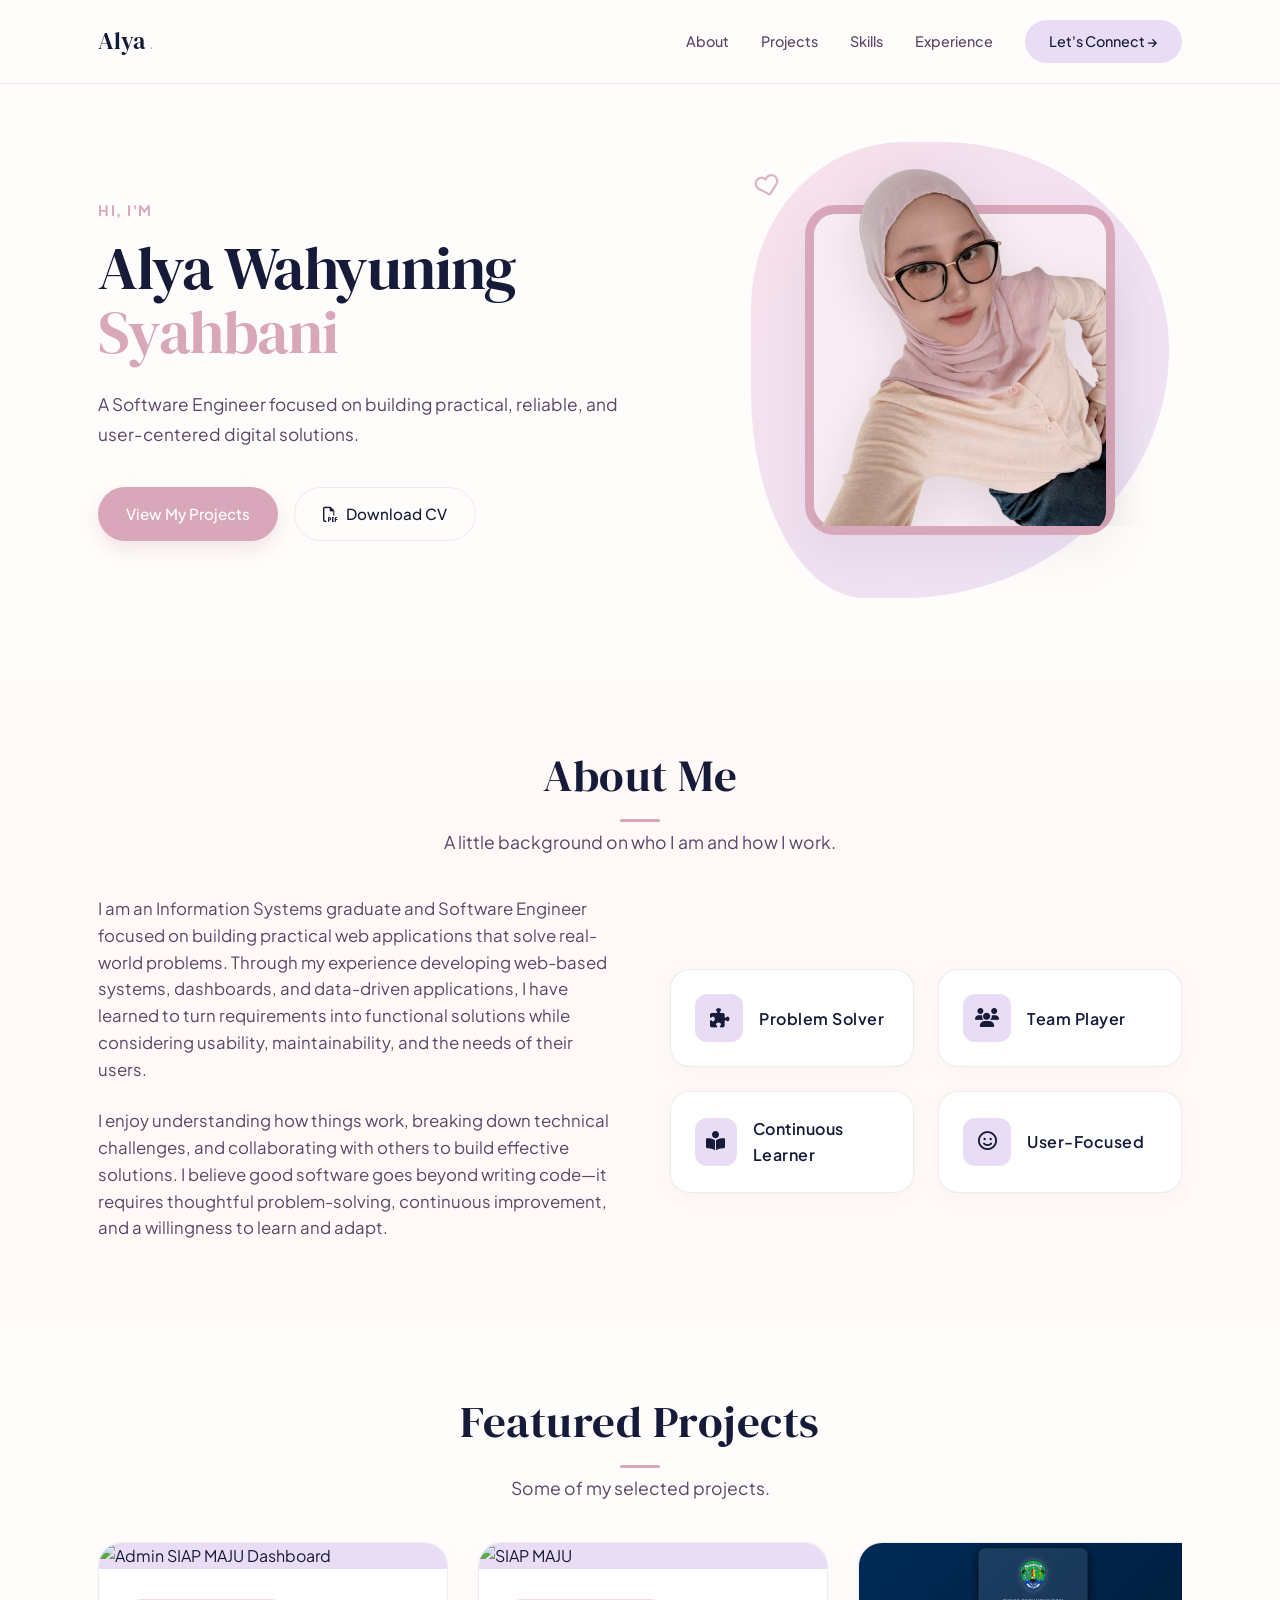
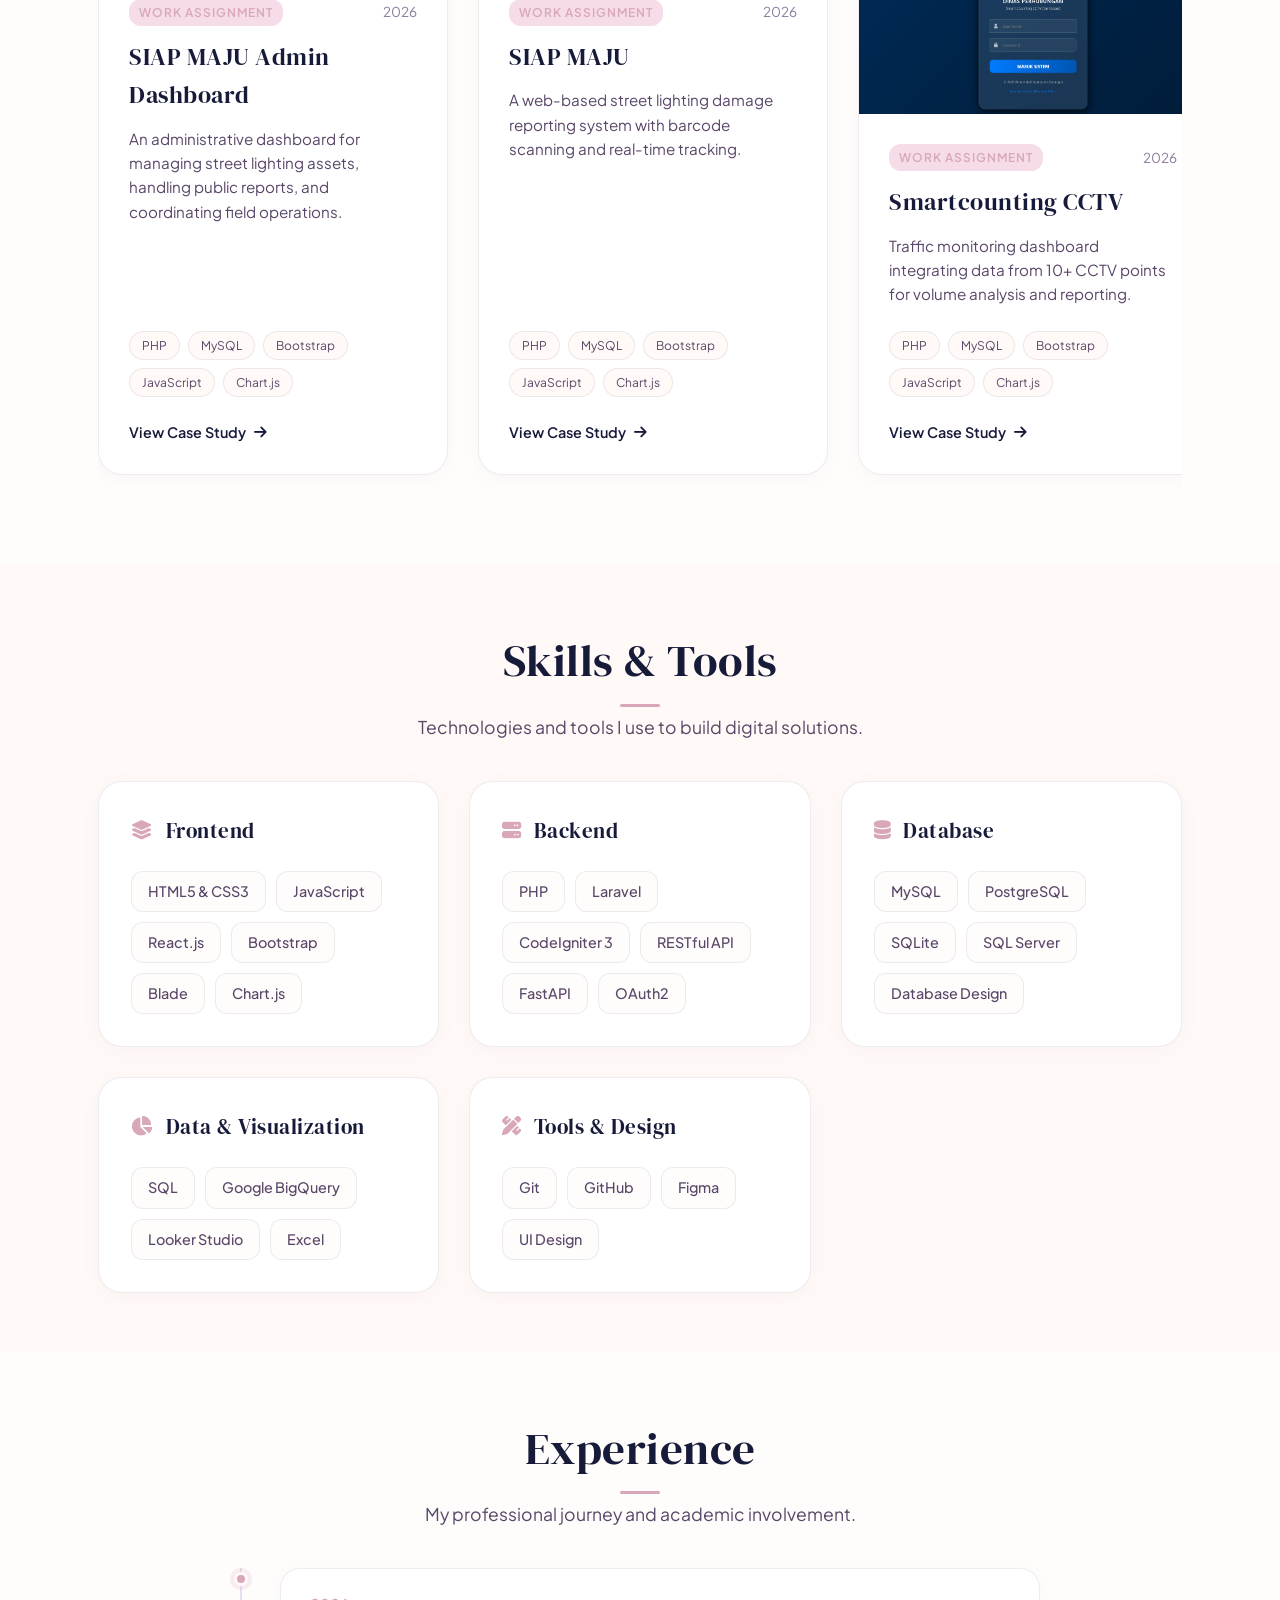
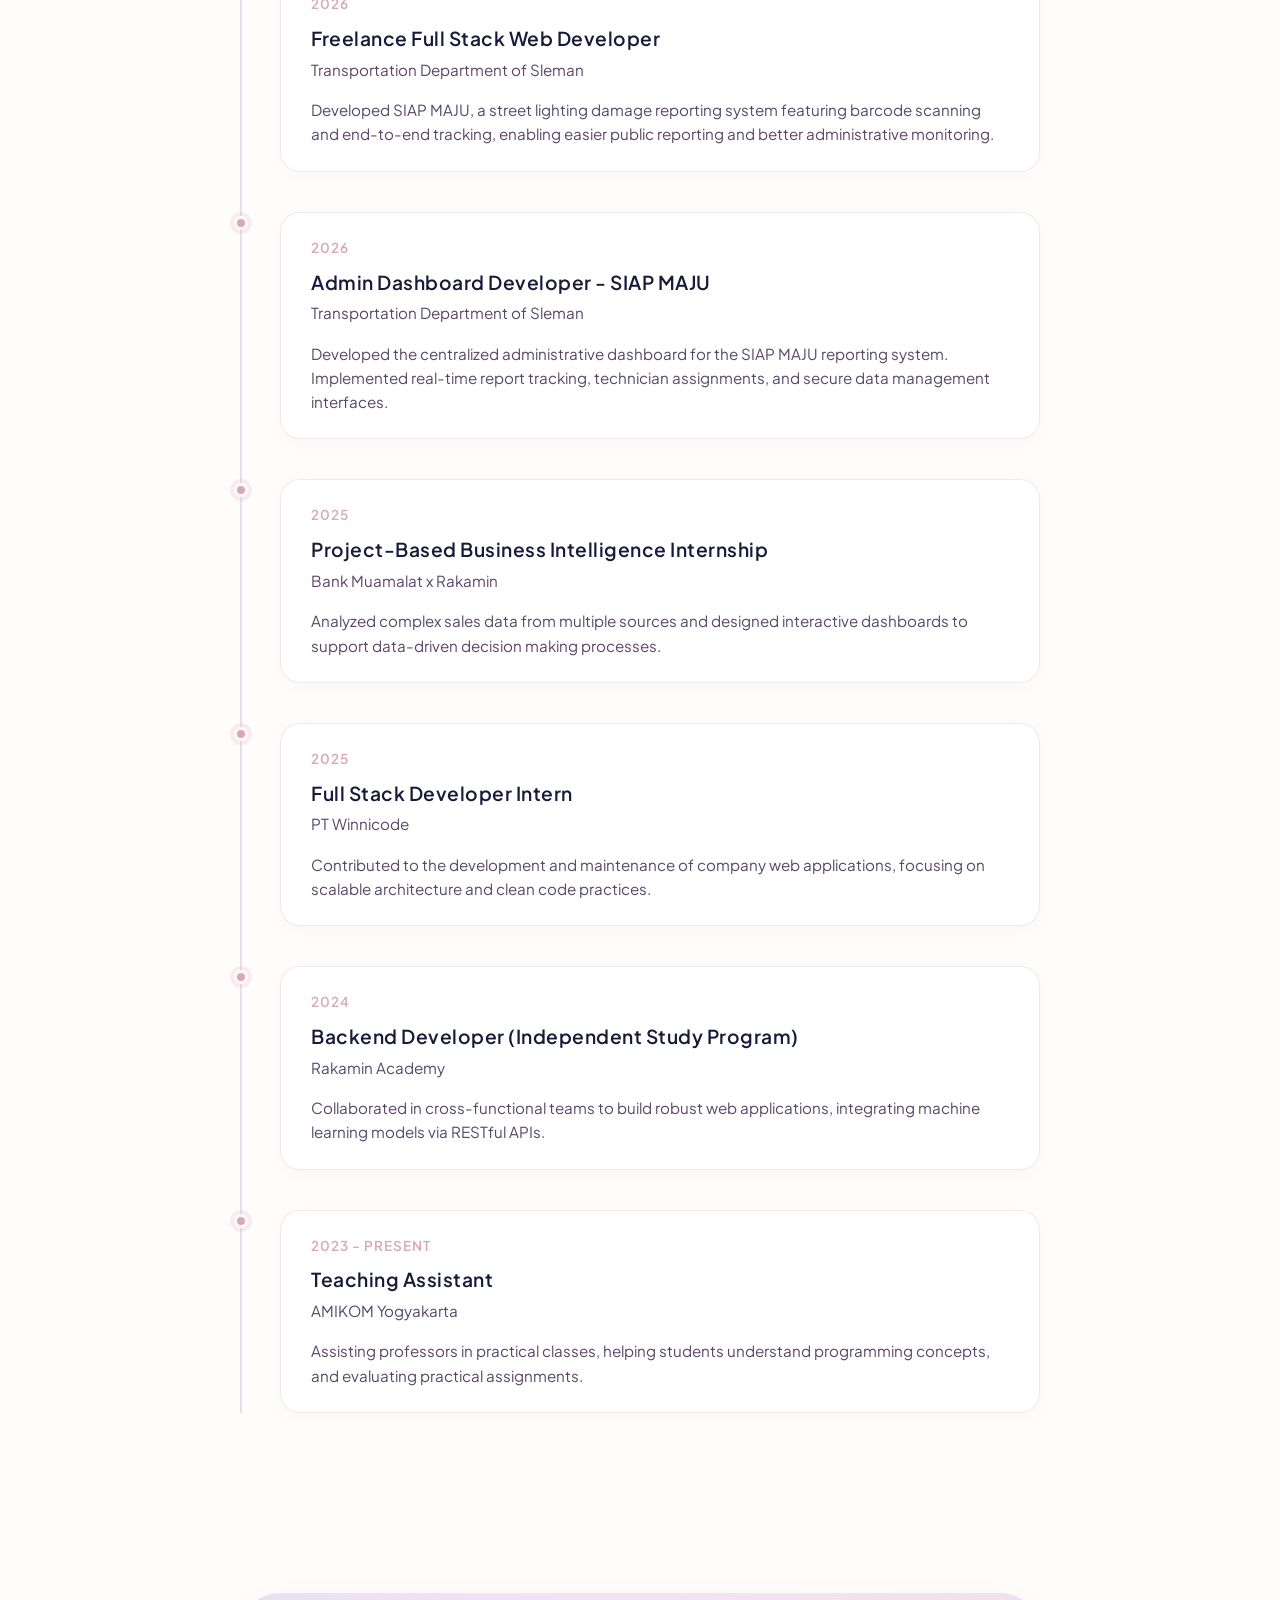
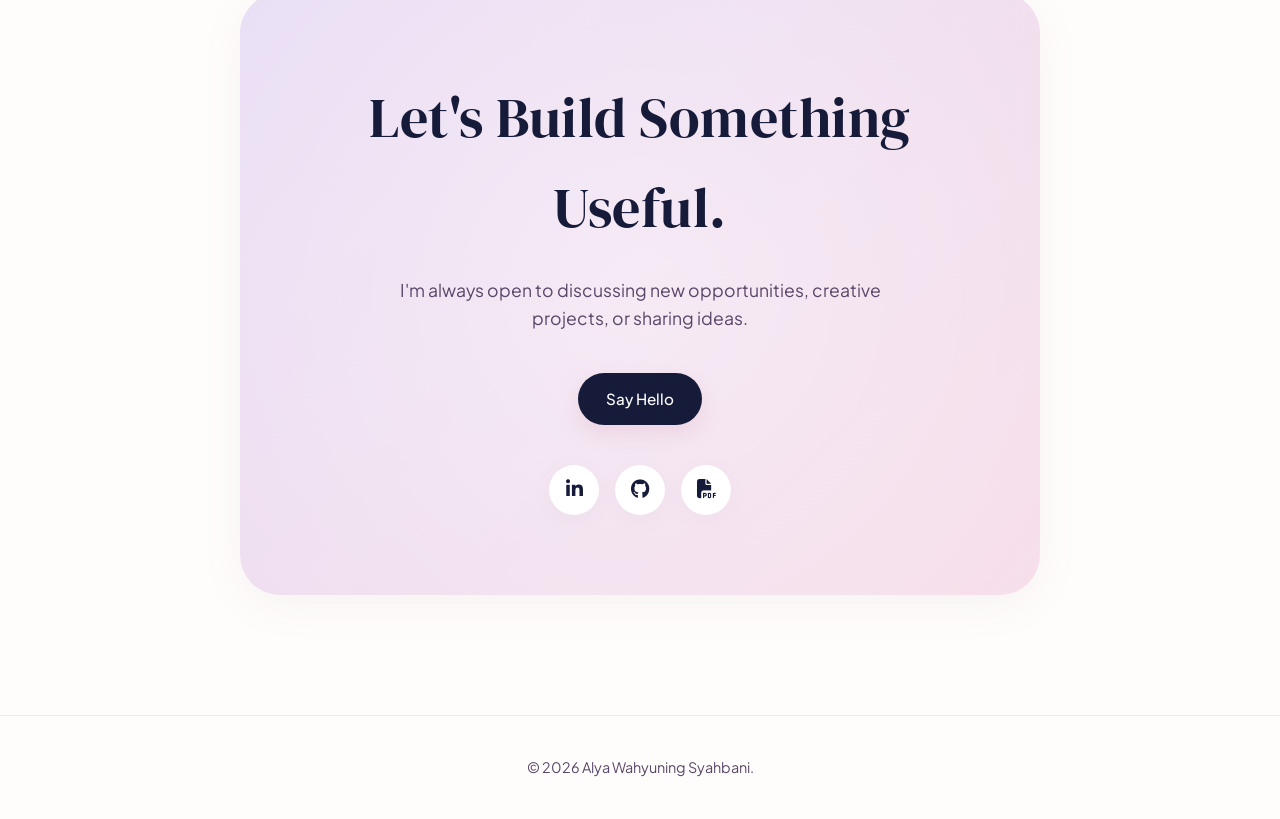
==== commit 70db8b40: "rewording" ====
--- a/index.html
+++ b/index.html
@@ -4,18 +4,15 @@
 <head>
     <meta charset="UTF-8">
     <meta name="viewport" content="width=device-width, initial-scale=1.0">
-    <title>Alya | Full Stack Web Developer</title>
-
-    <!-- FontAwesome -->
+    <title>Alya | Portfolio</title>
+
     <link rel="stylesheet" href="https://cdnjs.cloudflare.com/ajax/libs/font-awesome/6.4.0/css/all.min.css">
 
-    <!-- Custom CSS -->
     <link rel="stylesheet" href="style.css">
 </head>
 
 <body>
 
-    <!-- Navigation -->
     <nav class="navbar" id="navbar">
         <div class="container nav-container">
 
@@ -63,8 +60,8 @@
                 </h1>
 
                 <p>
-                    A Full-Stack Developer who enjoys turning real-world
-                    needs into useful digital products.
+                    A Software Engineer focused on building practical, reliable, and user-centered digital solutions.
+
                 </p>
 
                 <div class="btn-group">
@@ -144,16 +141,17 @@
                 <div class="about-text reveal">
 
                     <p>
-                        I am an Information Systems graduate with a passion for building digital products that make
-                        everyday processes simpler and more useful. My experience in web development has taught me to
-                        look beyond the code—to understand the problem, collaborate with others, and turn ideas into
-                        practical solutions.
+                        I am an Information Systems graduate and Software Engineer focused on building practical web
+                        applications that solve real-world problems. Through my experience developing web-based systems,
+                        dashboards, and data-driven applications, I have learned to turn requirements into functional
+                        solutions while considering usability, maintainability, and the needs of their users.
                     </p>
 
                     <p>
-                        Through my projects, I have learned to approach development through experimentation and
-                        continuous learning. I enjoy exploring new technologies, improving my technical skills, and
-                        finding better ways to create products that are meaningful to their users.
+                        I enjoy understanding how things work, breaking down technical challenges, and collaborating
+                        with others to build effective solutions. I believe good software goes beyond writing code—it
+                        requires thoughtful problem-solving, continuous improvement, and a willingness to learn and
+                        adapt.
                     </p>
 
                 </div>
@@ -237,8 +235,7 @@
                 </h2>
 
                 <p class="section-desc">
-                    A selection of my recent full-stack development
-                    and data projects.
+                    Some of my selected projects.
                 </p>
 
             </div>
@@ -246,6 +243,76 @@
 
             <div class="projects-grid">
 
+
+                <div class="project-card reveal">
+
+                    <div class="project-img-wrapper">
+
+                        <img src="img/proyek/admin.png" alt="Admin SIAP MAJU Dashboard" class="project-img">
+
+
+                    </div>
+
+
+                    <div class="project-content">
+
+                        <div class="project-meta">
+
+                            <span class="project-type">
+                                Work Assignment
+                            </span>
+
+                            <span class="project-year">
+                                2026
+                            </span>
+
+                        </div>
+
+
+                        <h3 class="project-title">
+                            SIAP MAJU Admin Dashboard
+                        </h3>
+
+
+                        <p class="project-desc">
+                            An administrative dashboard for managing street lighting assets, handling public reports,
+                            and coordinating field operations.
+                        </p>
+
+
+                        <div class="project-tech">
+
+                            <span class="tech-tag">
+                                PHP
+                            </span>
+
+                            <span class="tech-tag">
+                                MySQL
+                            </span>
+
+                            <span class="tech-tag">
+                                Bootstrap
+                            </span>
+
+                            <span class="tech-tag">
+                                JavaScript
+                            </span>
+
+                            <span class="tech-tag">
+                                Chart.js
+                            </span>
+
+                        </div>
+
+
+                        <a href="admin.html" class="project-link">
+                            View Case Study
+                            <i class="fa-solid fa-arrow-right"></i>
+                        </a>
+
+                    </div>
+
+                </div>
 
                 <!-- Project 1 -->
                 <div class="project-card reveal">
@@ -319,78 +386,6 @@
                 </div>
 
 
-                <!-- Project: Admin SIAP MAJU -->
-                <div class="project-card reveal">
-
-                    <div class="project-img-wrapper">
-
-                        <img src="img/proyek/admin.png" alt="Admin SIAP MAJU Dashboard" class="project-img">
-
-
-                    </div>
-
-
-                    <div class="project-content">
-
-                        <div class="project-meta">
-
-                            <span class="project-type">
-                                Work Assignment
-                            </span>
-
-                            <span class="project-year">
-                                2026
-                            </span>
-
-                        </div>
-
-
-                        <h3 class="project-title">
-                            Admin Dashboard - SIAP MAJU
-                        </h3>
-
-
-                        <p class="project-desc">
-                            An administrative dashboard for managing street lighting assets, monitoring public reports,
-                            and supporting field operations.
-                        </p>
-
-
-                        <div class="project-tech">
-
-                            <span class="tech-tag">
-                                PHP
-                            </span>
-
-                            <span class="tech-tag">
-                                MySQL
-                            </span>
-
-                            <span class="tech-tag">
-                                Bootstrap
-                            </span>
-
-                            <span class="tech-tag">
-                                JavaScript
-                            </span>
-
-                            <span class="tech-tag">
-                                Chart.js
-                            </span>
-
-                        </div>
-
-
-                        <a href="admin.html" class="project-link">
-                            View Case Study
-                            <i class="fa-solid fa-arrow-right"></i>
-                        </a>
-
-                    </div>
-
-                </div>
-
-
                 <!-- Project 2 -->
                 <div class="project-card reveal">
 
@@ -553,7 +548,7 @@
                         <div class="project-meta">
 
                             <span class="project-type">
-                                Class Assignment
+                                Class Project
                             </span>
 
                             <span class="project-year">
@@ -578,15 +573,19 @@
                         <div class="project-tech">
 
                             <span class="tech-tag">
-                                FastAPI
-                            </span>
-
-                            <span class="tech-tag">
-                                React
-                            </span>
-
-                            <span class="tech-tag">
-                                PostgreSQL
+                                Laravel
+                            </span>
+
+                            <span class="tech-tag">
+                                PHP
+                            </span>
+
+                            <span class="tech-tag">
+                                MySQL
+                            </span>
+
+                            <span class="tech-tag">
+                                JavaScript
                             </span>
 
                         </div>
@@ -601,9 +600,6 @@
 
                 </div>
 
-
-                <!-- HIDDEN PROJECTS START
-                <!~~ Project 5 ~~>
                 <div class="project-card reveal">
 
                     <div class="project-img-wrapper">
@@ -655,6 +651,10 @@
                                 Excel
                             </span>
 
+                            <span class="tech-tag">
+                                Google BigQuery
+                            </span>
+
                         </div>
 
 
@@ -667,8 +667,6 @@
 
                 </div>
 
-
-                <!~~ Project 6 ~~>
                 <div class="project-card reveal">
 
                     <div class="project-img-wrapper">
@@ -708,7 +706,7 @@
                         <div class="project-tech">
 
                             <span class="tech-tag">
-                                CodeIgniter
+                                CodeIgniter3
                             </span>
 
                             <span class="tech-tag">
@@ -717,6 +715,10 @@
 
                             <span class="tech-tag">
                                 MySQL
+                            </span>
+
+                            <span class="tech-tag">
+                                PHP
                             </span>
 
                         </div>
@@ -731,7 +733,6 @@
 
                 </div>
 
-                <!~~ Project 7 ~~>
                 <div class="project-card reveal">
                     <div class="project-img-wrapper">
                         <img src="img/proyek/galeri.png" alt="Galeri Wisata" class="project-img">
@@ -739,11 +740,12 @@
                     </div>
                     <div class="project-content">
                         <div class="project-meta">
-                            <span class="project-type">Web Development</span>
+                            <span class="project-type">Class Project</span>
                             <span class="project-year">2023</span>
                         </div>
                         <h3 class="project-title">Galeri Wisata</h3>
-                        <p class="project-desc">A photo gallery website showcasing various tourist destinations with an
+                        <p class="project-desc">A photo gallery website showcasing various tourist destinations
+                            with an
                             interactive UI.</p>
                         <div class="project-tech">
                             <span class="tech-tag">HTML</span>
@@ -755,7 +757,6 @@
                     </div>
                 </div>
 
-                <!~~ Project 8 ~~>
                 <div class="project-card reveal">
                     <div class="project-img-wrapper">
                         <img src="img/proyek/haidtracker.png" alt="Haidtracker" class="project-img">
@@ -763,11 +764,12 @@
                     </div>
                     <div class="project-content">
                         <div class="project-meta">
-                            <span class="project-type">Web Application</span>
+                            <span class="project-type">Class Project</span>
                             <span class="project-year">2024</span>
                         </div>
                         <h3 class="project-title">Haidtracker</h3>
-                        <p class="project-desc">A menstruation tracker web application to help users log and predict
+                        <p class="project-desc">A menstruation tracker web application to help users log and
+                            predict
                             their cycles.</p>
                         <div class="project-tech">
                             <span class="tech-tag">PHP</span>
@@ -777,10 +779,6 @@
                                 class="fa-solid fa-arrow-right"></i></a>
                     </div>
                 </div>
-
-
-
-                HIDDEN PROJECTS END -->
             </div>
 
         </div>
@@ -1285,6 +1283,11 @@
     </footer>
 
 
+    <!-- Back to Top Button -->
+    <a href="#home" id="backToTop" class="back-to-top" aria-label="Back to Top">
+        <i class="fa-solid fa-arrow-up"></i>
+    </a>
+
     <!-- Custom JS -->
     <script src="script.js"></script>
 
--- a/style.css
+++ b/style.css
@@ -116,11 +116,11 @@
 
 .container {
 
-  max-width: 1100px;
+  max-width: 1140px;
 
   margin: 0 auto;
 
-  padding: 0 24px;
+  padding: 0 28px;
 }
 
 
@@ -382,8 +382,7 @@
 
 .hero {
   position: relative;
-  padding: 120px 0 70px;
-  /* Jarak atas disesuaikan, karena min-height dihapus jarak ini sekarang akurat */
+  padding: 130px 0 70px;
   display: flex;
   align-items: center;
   overflow: hidden;
@@ -395,7 +394,7 @@
   display: grid;
 
   grid-template-columns:
-    1fr 0.9fr;
+    1.15fr 0.85fr;
 
   align-items: center;
 
@@ -409,7 +408,7 @@
 
 .hero-content {
 
-  max-width: 650px;
+  max-width: 580px;
 
   position: relative;
 
@@ -446,13 +445,13 @@
   font-family: var(--font-heading);
 
   font-size:
-    clamp(3.5rem, 5vw, 5rem);
-
-  line-height: 0.98;
+    clamp(3.2rem, 4.8vw, 4.8rem);
+
+  line-height: 1.05;
 
   font-weight: 400;
 
-  letter-spacing: -1.5px;
+  letter-spacing: -1.2px;
 
   color: var(--text-primary);
 }
@@ -460,13 +459,13 @@
 
 .hero h1 .highlight {
 
-  color: var(--text-primary);
+  color: var(--primary);
 }
 
 
 .hero p {
 
-  max-width: 590px;
+  max-width: 540px;
 
   margin-bottom: 38px;
 
@@ -488,11 +487,19 @@
 
   position: relative;
 
-  width: 540px;
-
-  height: 560px;
-
-  justify-self: end;
+  width: 100%;
+
+  max-width: 440px;
+
+  height: 480px;
+
+  justify-self: center;
+
+  display: flex;
+
+  align-items: center;
+
+  justify-content: center;
 
   z-index: 3;
 }
@@ -507,14 +514,12 @@
   top: 50%;
   left: 50%;
   transform: translate(-50%, -50%);
-  width: 320px;
+  width: 310px;
   height: 330px;
-  /* Tinggi frame diperkecil */
   border-radius: 30px;
-  border: 10px solid var(--primary);
-  /* Border ditipiskan */
+  border: 9px solid var(--primary);
   background-color: #F8EDF3;
-  box-shadow: 0 20px 40px rgba(0, 0, 0, 0.08);
+  box-shadow: 0 20px 40px rgba(135, 116, 150, 0.1);
   z-index: 2;
 }
 
@@ -535,7 +540,6 @@
   max-width: none;
   border-bottom-right-radius: 20px;
   border-bottom-left-radius: 20px;
-  /* Di CSS kanan bawah, tapi karena di-flip (scaleX(-1)), munculnya di kiri bawah! Radius 20px pas dengan inner frame */
   filter: drop-shadow(0 15px 25px rgba(0, 0, 0, 0.1));
 }
 
@@ -544,14 +548,12 @@
   top: 50%;
   left: 50%;
   transform: translate(-50%, -50%);
-  width: 85%;
-  /* Background gelombang diperkecil */
-  height: 85%;
-  /* Background gelombang diperkecil */
+  width: 95%;
+  height: 95%;
   background: linear-gradient(135deg, var(--accent-pink), var(--accent-lavender));
   border-radius: 40% 60% 70% 30% / 40% 50% 60% 50%;
   animation: morph 8s ease-in-out infinite;
-  opacity: 0.8;
+  opacity: 0.85;
   z-index: 0;
 }
 
@@ -569,14 +571,14 @@
 }
 
 .hero-decoration.dec-1 {
-  top: 40px;
-  left: 30px;
+  top: 35px;
+  left: 15px;
   transform: rotate(-15deg);
 }
 
 .hero-decoration.dec-2 {
   top: 50%;
-  right: -30px;
+  right: 15px;
   font-size: 1.35rem;
   animation-delay: 1.5s;
 }
@@ -1452,6 +1454,49 @@
 
 
 /* =========================================================
+   BACK TO TOP BUTTON
+   ========================================================= */
+
+.back-to-top {
+  position: fixed;
+  bottom: 32px;
+  right: 32px;
+  width: 48px;
+  height: 48px;
+  border-radius: 50%;
+  background: var(--primary);
+  color: #ffffff;
+  display: flex;
+  align-items: center;
+  justify-content: center;
+  font-size: 1.15rem;
+  box-shadow: 0 8px 24px rgba(217, 167, 186, 0.4);
+  cursor: pointer;
+  z-index: 999;
+  opacity: 0;
+  visibility: hidden;
+  transform: translateY(20px) scale(0.9);
+  transition: all 0.35s cubic-bezier(0.165, 0.84, 0.44, 1);
+  text-decoration: none;
+  border: none;
+  outline: none;
+}
+
+.back-to-top:hover {
+  background: var(--primary-hover);
+  color: #ffffff;
+  transform: translateY(-4px) scale(1.06);
+  box-shadow: 0 12px 28px rgba(217, 167, 186, 0.5);
+}
+
+.back-to-top.show {
+  opacity: 1;
+  visibility: visible;
+  transform: translateY(0) scale(1);
+}
+
+
+/* =========================================================
    REVEAL ANIMATION
    ========================================================= */
 
@@ -1485,25 +1530,27 @@
   .hero-container {
 
     grid-template-columns:
-      1fr 0.85fr;
-
-    gap: 10px;
+      1fr 1fr;
+
+    gap: 30px;
   }
 
 
   .hero-visual {
 
-    width: 470px;
-
-    height: 520px;
+    width: 100%;
+
+    max-width: 400px;
+
+    height: 440px;
   }
 
 
   .hero-frame {
 
-    width: 290px;
-
-    height: 350px;
+    width: 280px;
+
+    height: 300px;
   }
 }
 
@@ -1532,7 +1579,7 @@
 
     text-align: center;
 
-    gap: 10px;
+    gap: 24px;
   }
 
 
@@ -1551,9 +1598,9 @@
   .hero h1 {
 
     font-size:
-      clamp(3rem,
-        8vw,
-        4.5rem);
+      clamp(2.8rem,
+        7vw,
+        4.2rem);
   }
 
 
@@ -1567,9 +1614,11 @@
 
   .hero-visual {
 
-    width: 440px;
-
-    height: 500px;
+    width: 100%;
+
+    max-width: 380px;
+
+    height: 420px;
 
     margin:
       0 auto 15px;
@@ -1580,9 +1629,9 @@
 
   .hero-frame {
 
-    width: 290px;
-
-    height: 350px;
+    width: 270px;
+
+    height: 290px;
   }
 
 
@@ -1657,9 +1706,11 @@
 
   .hero-visual {
 
-    width: 360px;
-
-    height: 430px;
+    width: 100%;
+
+    max-width: 330px;
+
+    height: 370px;
 
     margin-bottom: 0;
   }
@@ -1667,9 +1718,9 @@
 
   .hero-frame {
 
-    width: 260px;
-
-    height: 310px;
+    width: 250px;
+
+    height: 270px;
   }
 
 
@@ -1785,17 +1836,19 @@
 
   .hero-visual {
 
-    width: 320px;
-
-    height: 390px;
+    width: 100%;
+
+    max-width: 290px;
+
+    height: 330px;
   }
 
 
   .hero-frame {
 
-    width: 230px;
-
-    height: 280px;
+    width: 220px;
+
+    height: 240px;
   }
 }
 
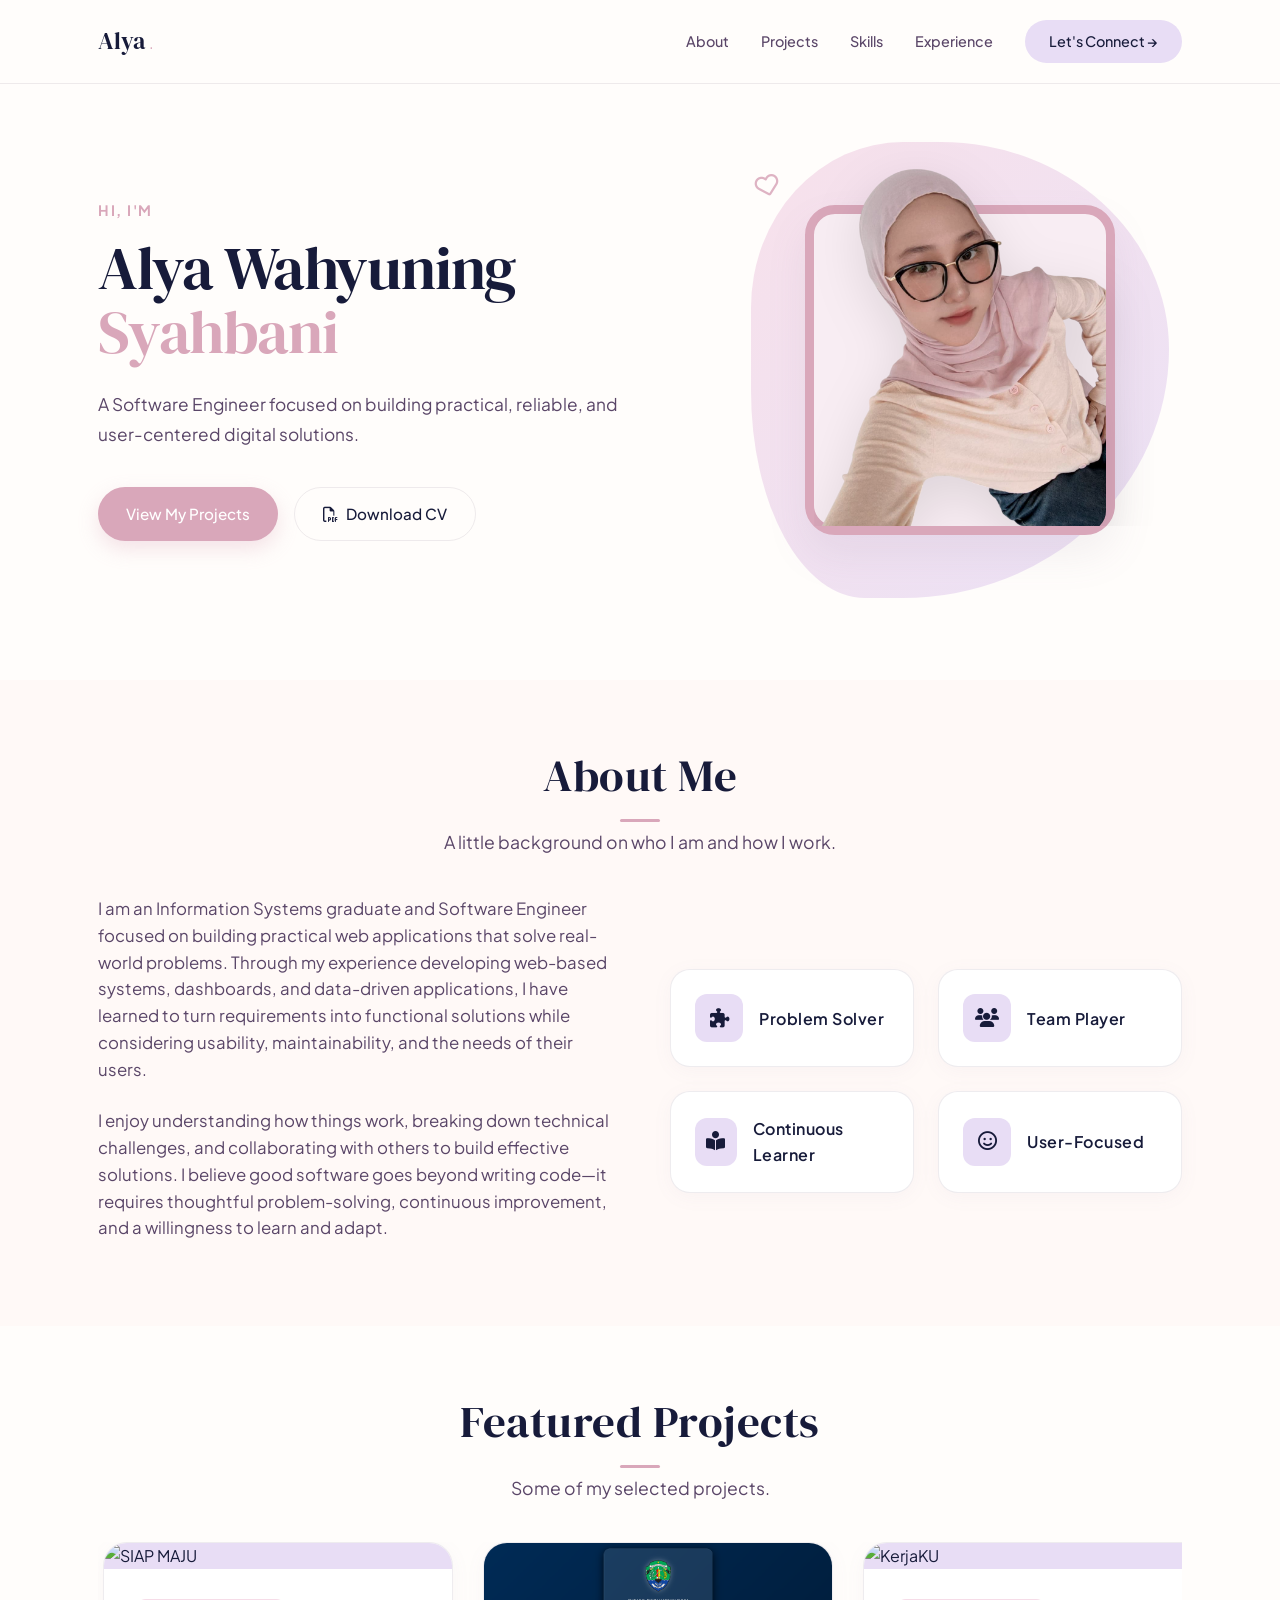
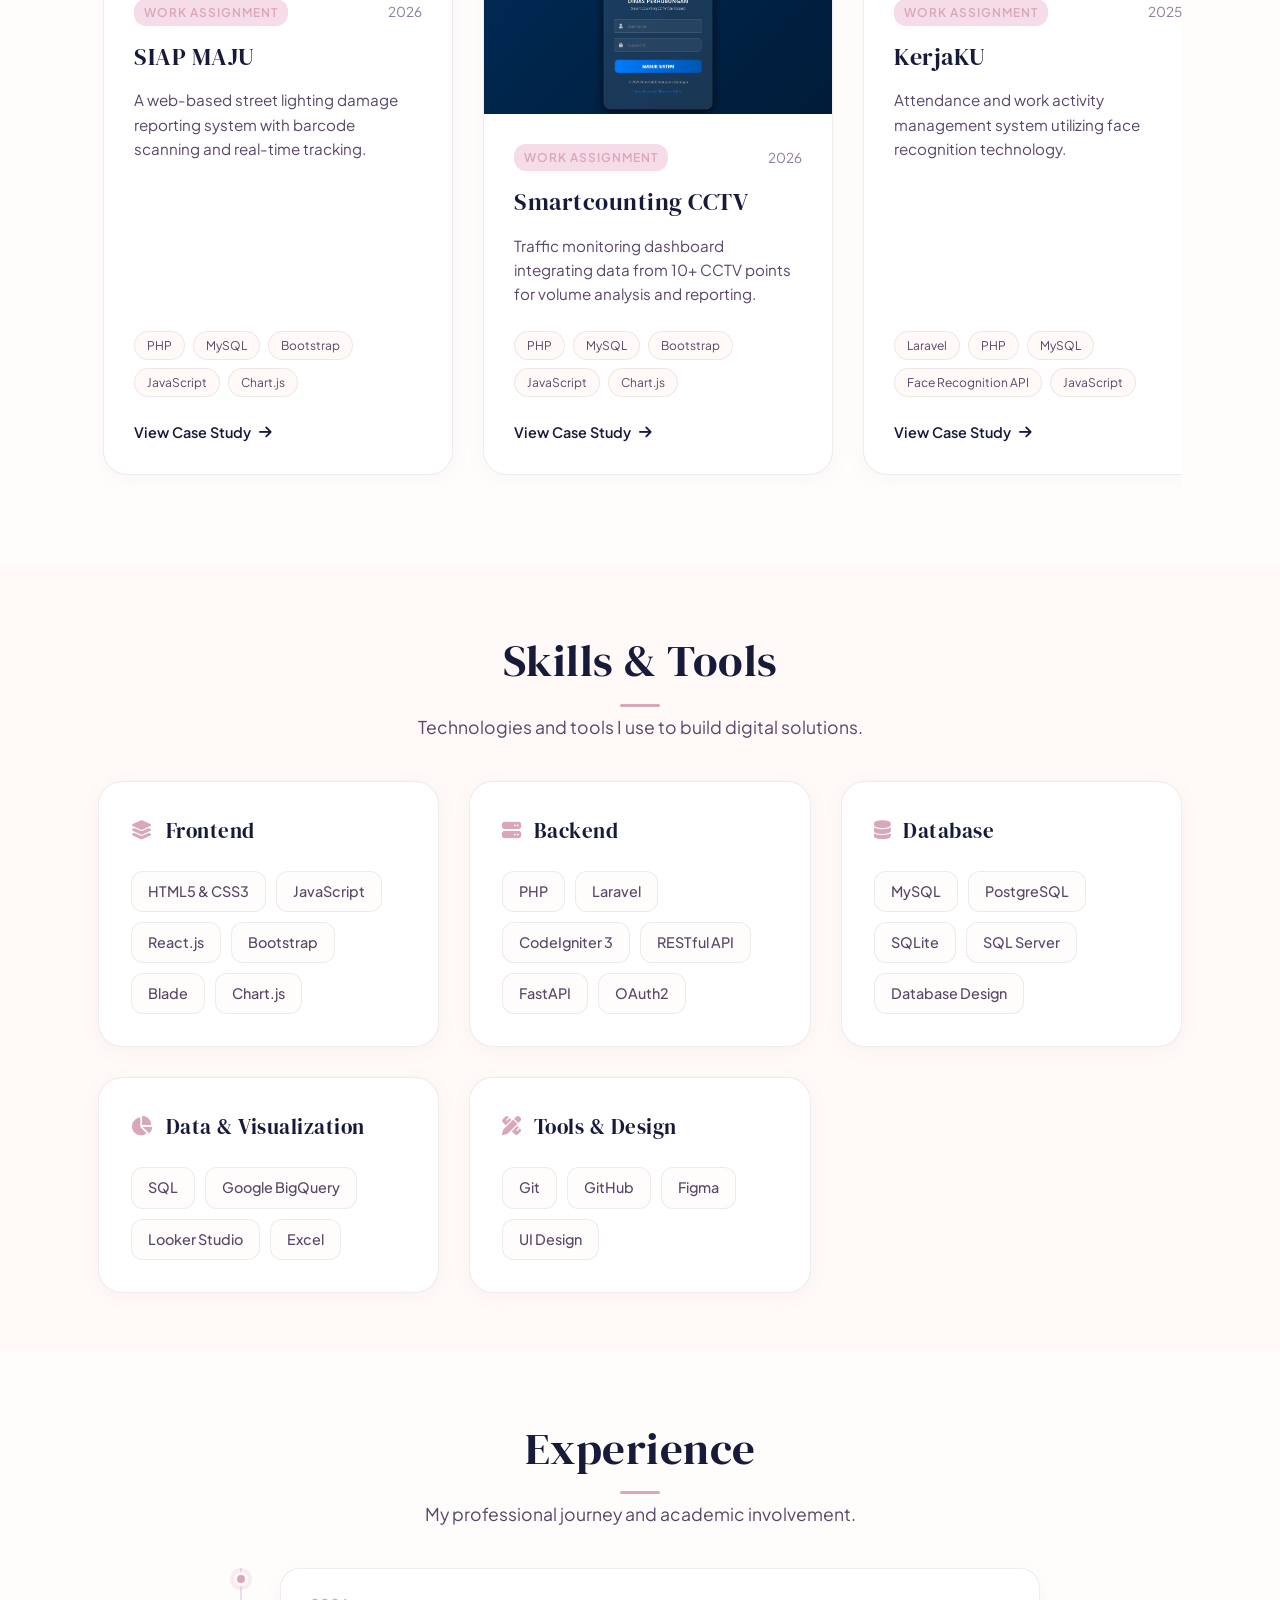
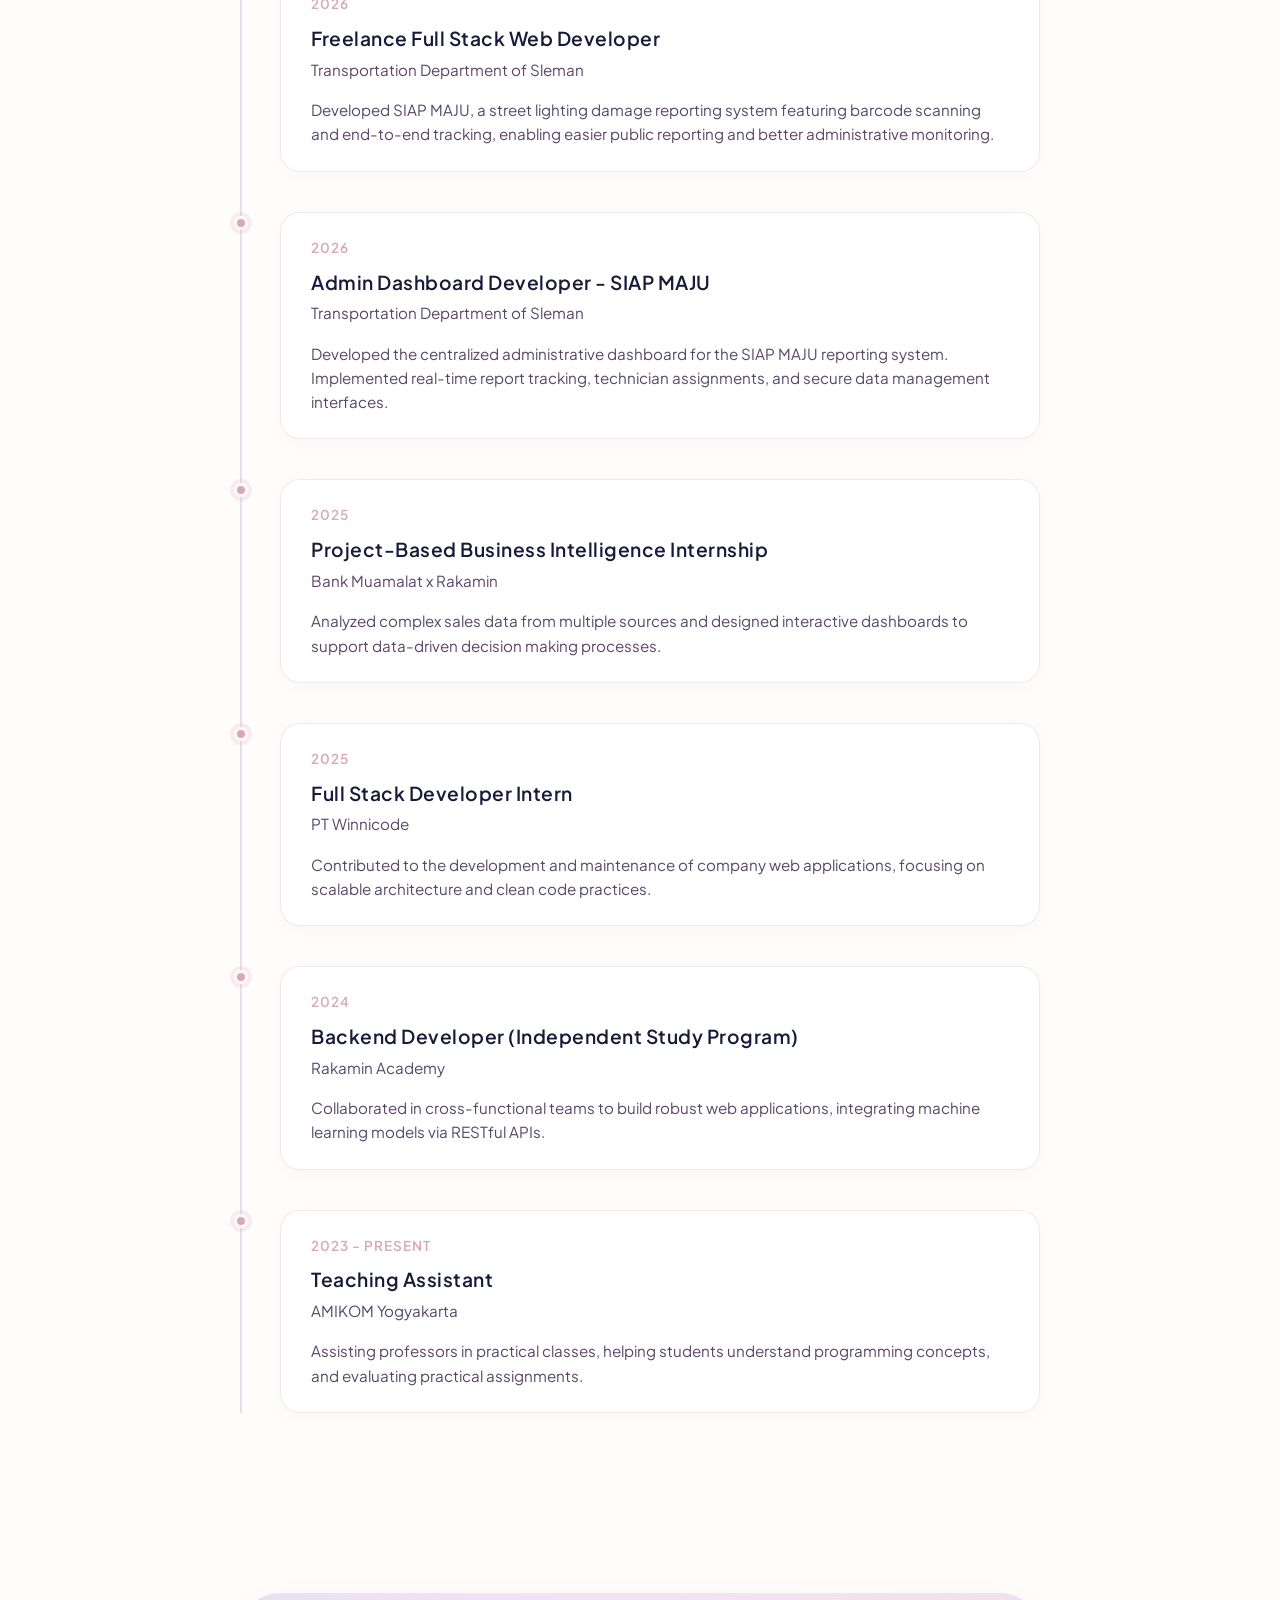
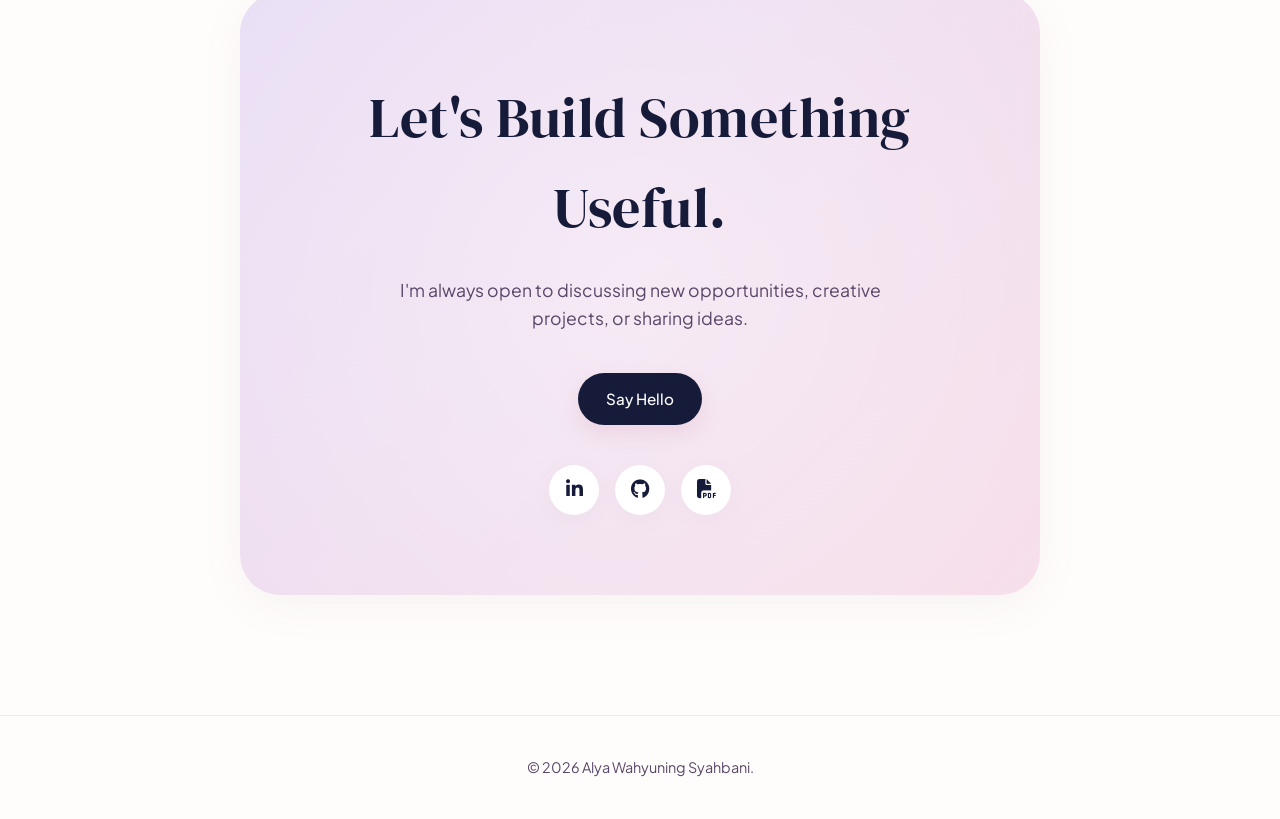
==== commit 09629128: "fixed some word" ====
--- a/index.html
+++ b/index.html
@@ -733,6 +733,7 @@
 
                 </div>
 
+                <!-- hidden 
                 <div class="project-card reveal">
                     <div class="project-img-wrapper">
                         <img src="img/proyek/galeri.png" alt="Galeri Wisata" class="project-img">
@@ -755,7 +756,7 @@
                         <a href="galeri-wisata.html" class="project-link">View Case Study<i
                                 class="fa-solid fa-arrow-right"></i></a>
                     </div>
-                </div>
+                </div> -->
 
                 <div class="project-card reveal">
                     <div class="project-img-wrapper">
